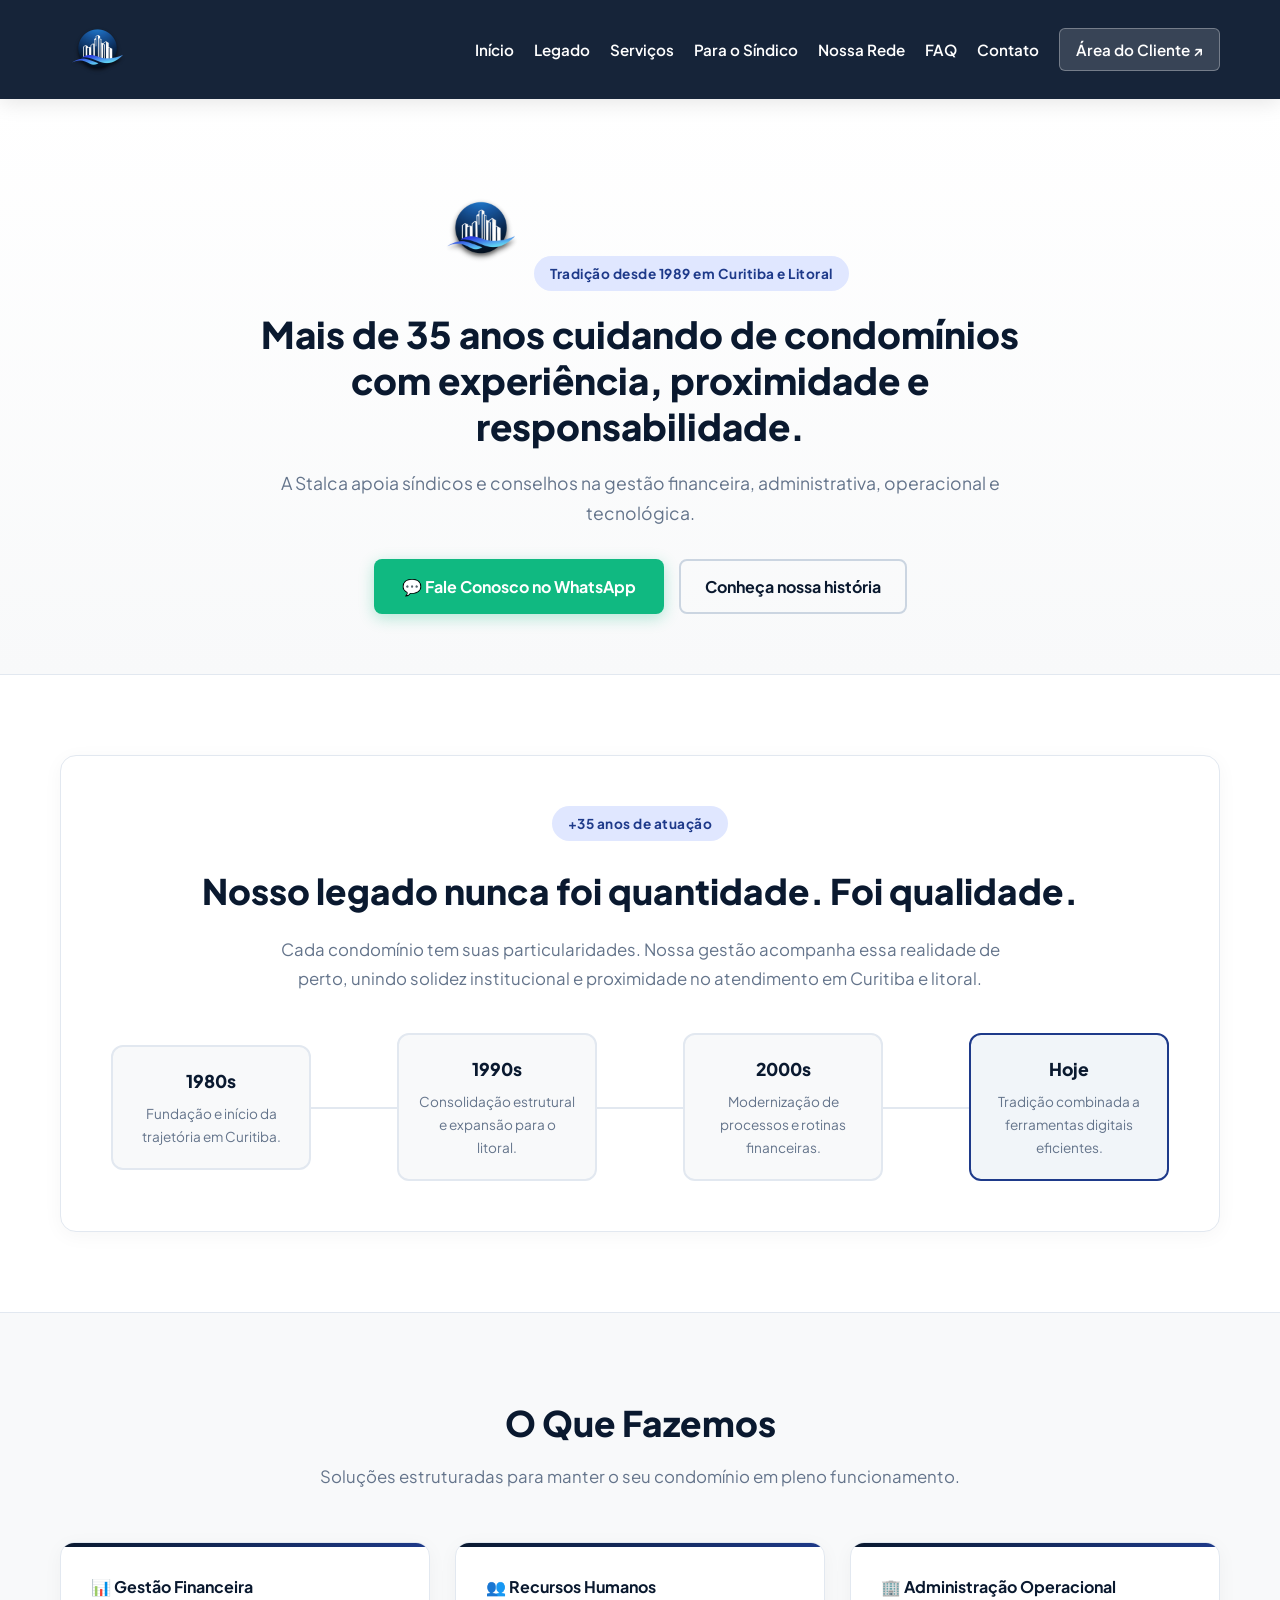
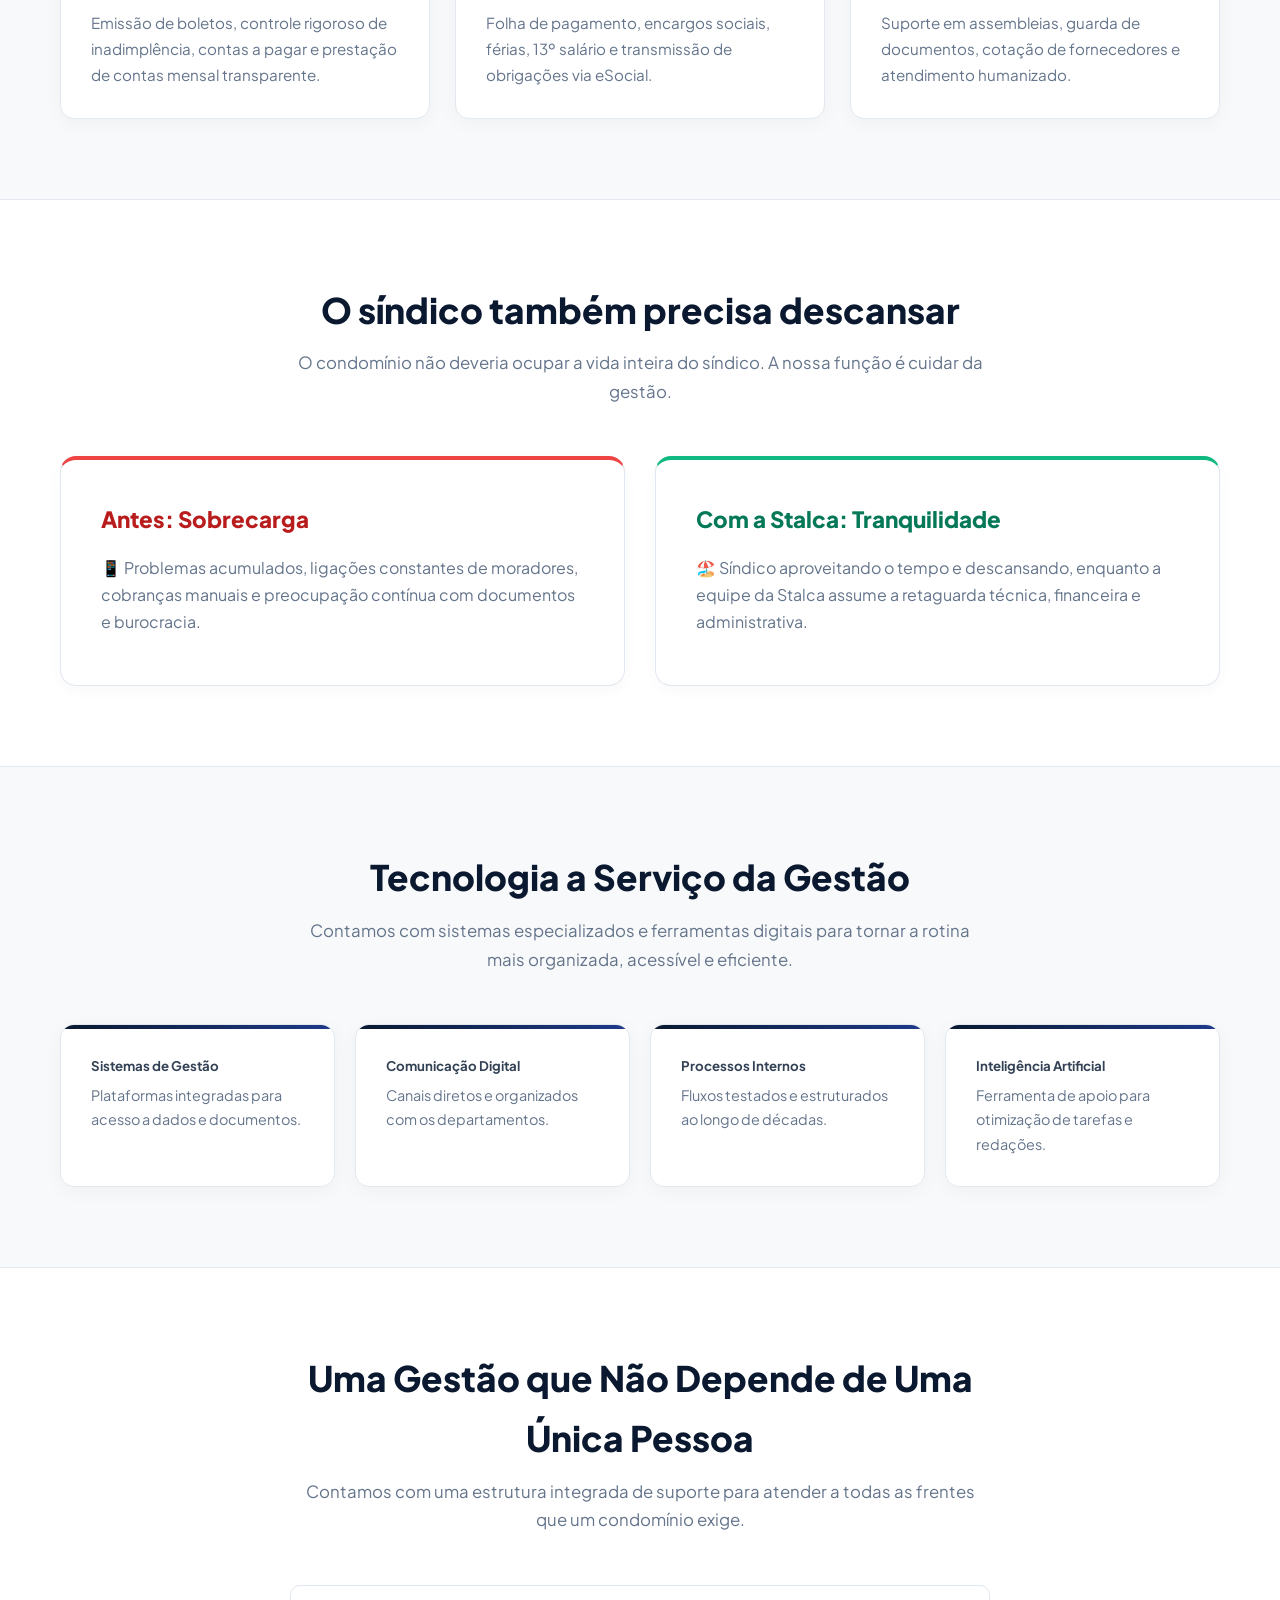
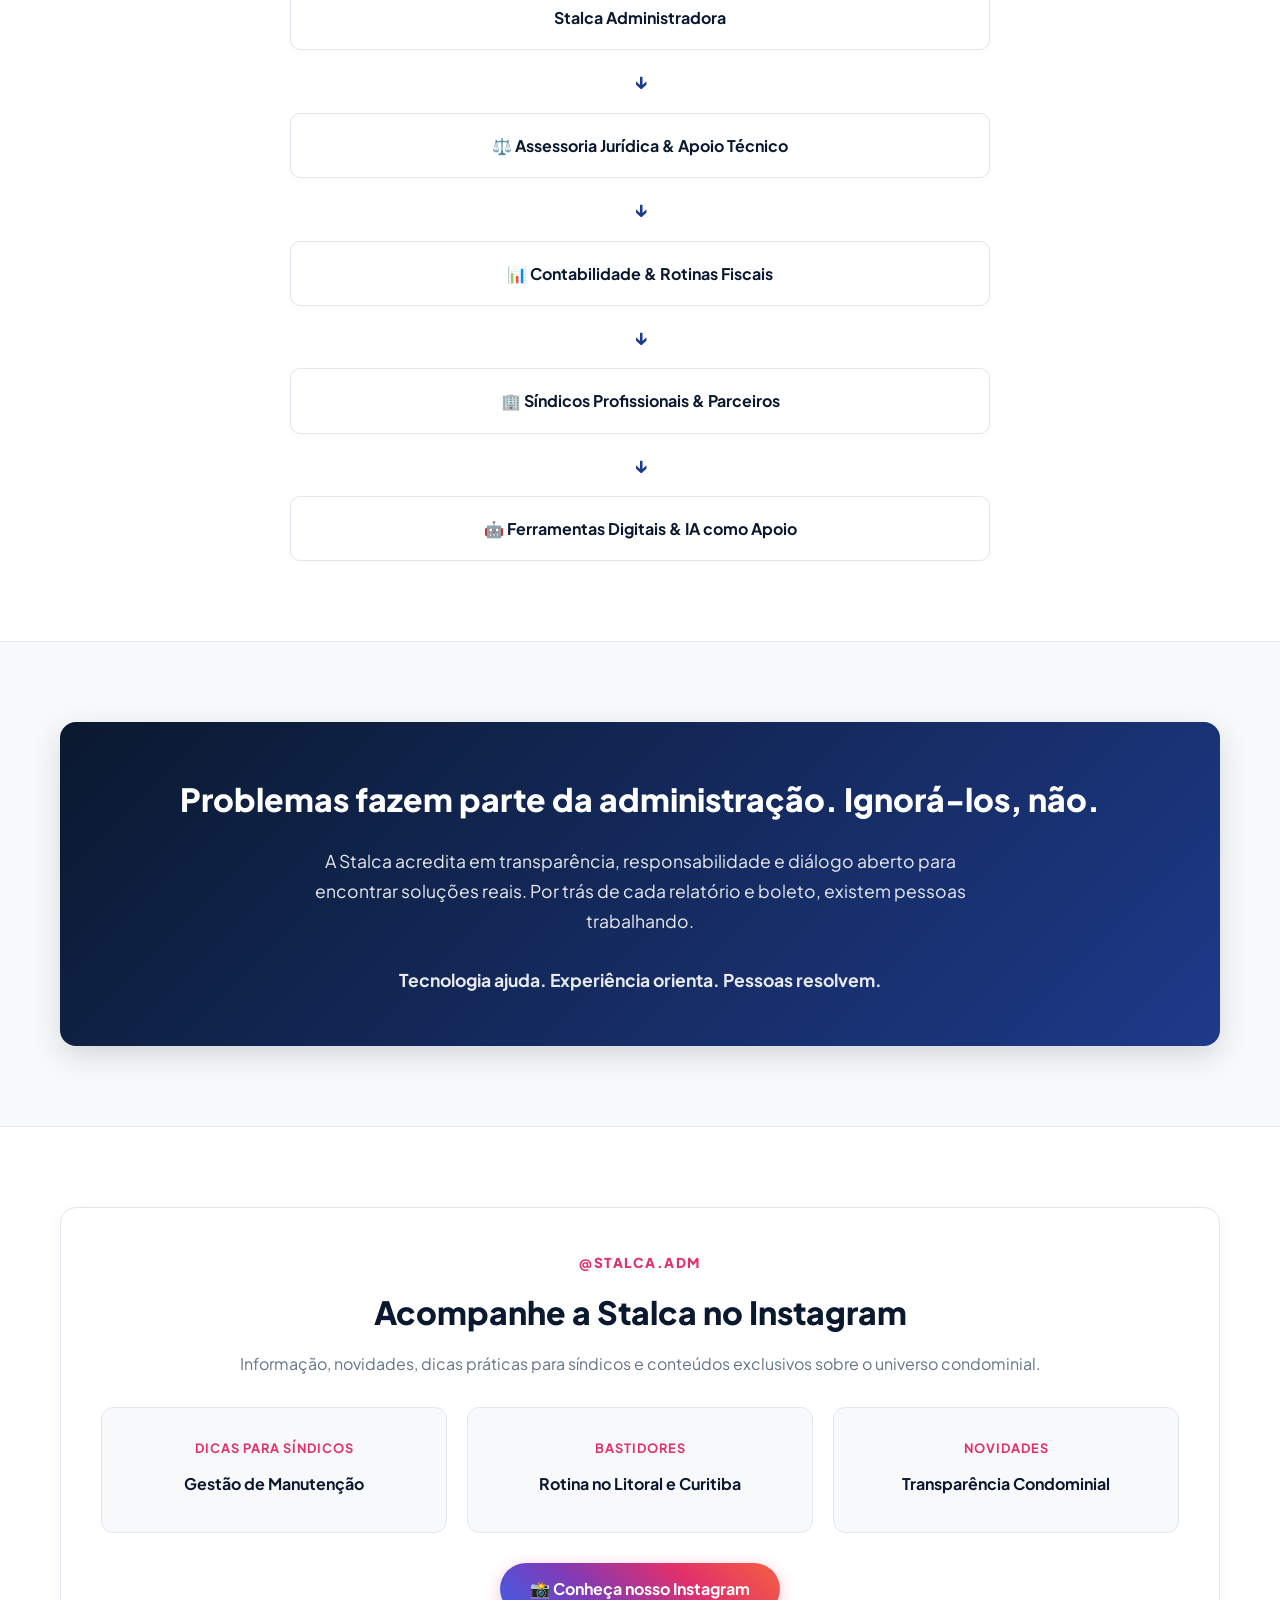
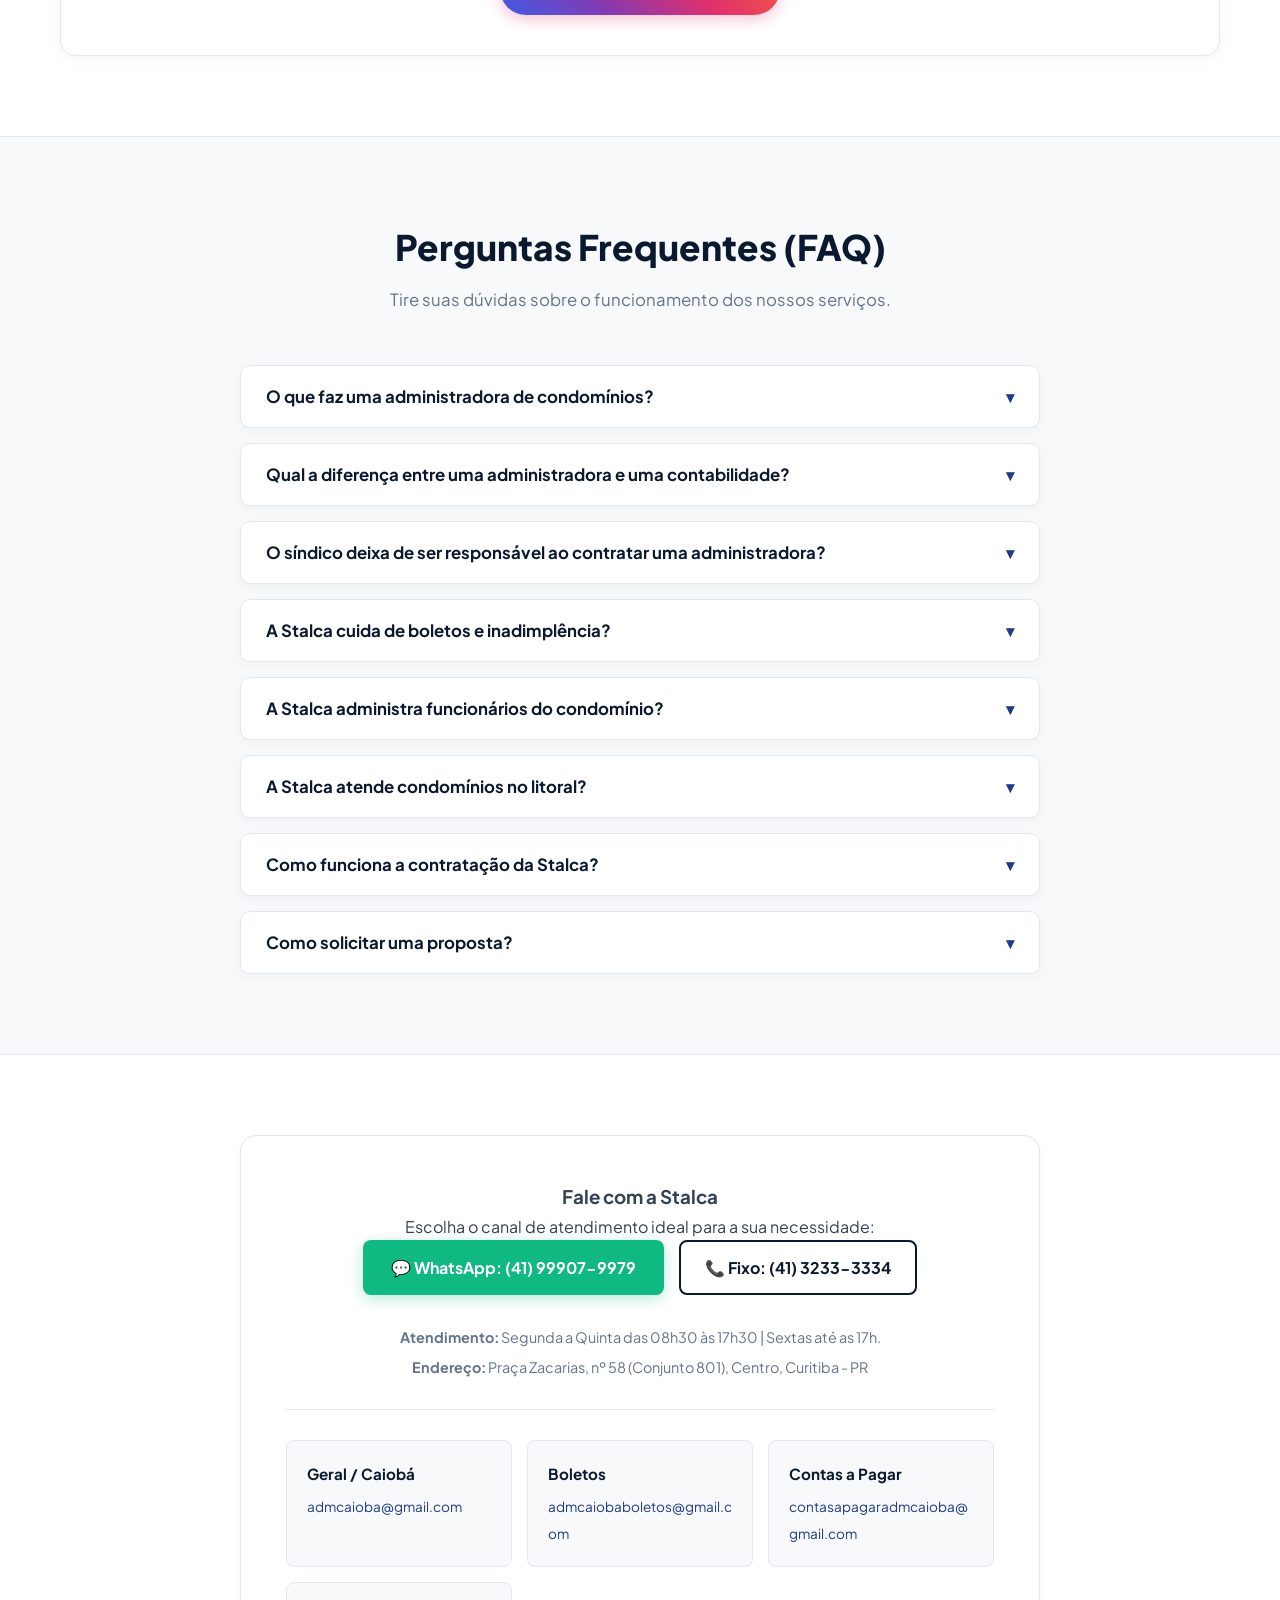
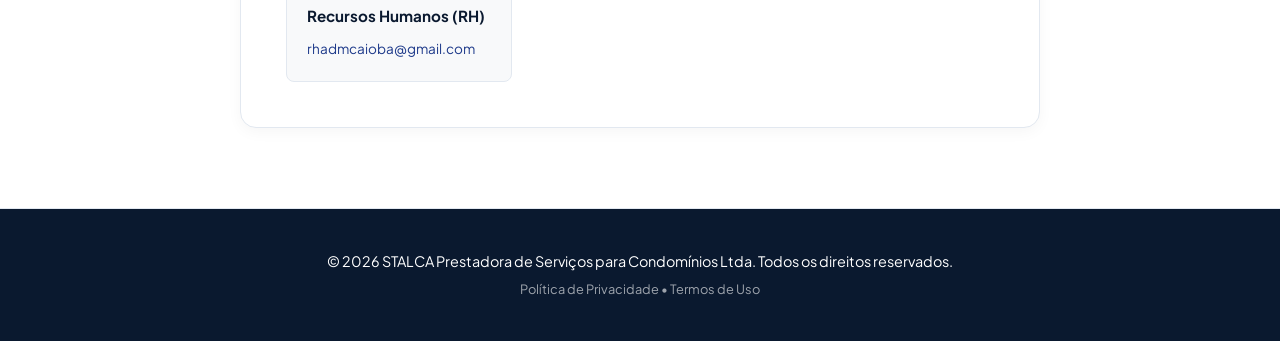
==== index.html @ 485b838f "Finalizando ajustes de logo e favicon do site" ====
<!DOCTYPE html>
<html lang="pt-BR">
<head>
    <meta charset="UTF-8">
    <meta name="viewport" content="width=device-width, initial-scale=1.0">
    <title>Stalca Administradora de Condomínios</title>
    <link rel="icon" type="image/png" href="logo-stalca.png">
    <link href="https://fonts.googleapis.com/css2?family=Plus+Jakarta+Sans:wght@400;500;600;700;800&display=swap" rel="stylesheet">
    <style>
        :root {
            --primary-blue: #0A192F;
            --accent-blue: #1E3A8A;
            --gradient-blue: linear-gradient(135deg, #0A192F 0%, #1E3A8A 100%);
            --bg-offwhite: #F8F9FA;
            --pure-white: #FFFFFF;
            --text-color: #334155;
            --border-color: #E2E8F0;
            --whatsapp-green: #10B981;
            --accent-sand: #F1F5F9;
            --neon-blue: #3B82F6;
        }

        * {
            margin: 0;
            padding: 0;
            box-sizing: border-box;
            font-family: 'Plus Jakarta Sans', sans-serif;
            scroll-behavior: smooth;
        }

        body {
            background-color: var(--bg-offwhite);
            color: var(--text-color);
            line-height: 1.7;
            overflow-x: hidden;
        }

        .container {
            max-width: 1200px;
            margin: 0 auto;
            padding: 0 20px;
        }

        /* Classes de Animação de Scroll (Fade In) */
        .reveal {
            opacity: 0;
            transform: translateY(30px);
            transition: opacity 0.8s ease, transform 0.8s ease;
        }

        .reveal.active {
            opacity: 1;
            transform: translateY(0);
        }

        /* Logo Animada Exclusiva */
        .animated-logo {
            display: inline-flex;
            flex-direction: column;
            text-decoration: none;
            position: relative;
            perspective: 1000px;
            cursor: pointer;
        }

        .logo-box {
            position: relative;
            background: linear-gradient(135deg, #0A192F, #1E3A8A);
            padding: 10px 18px;
            border-radius: 10px;
            overflow: hidden;
            border: 1px solid rgba(255, 255, 255, 0.15);
            box-shadow: 0 4px 15px rgba(0,0,0,0.2);
            transition: transform 0.3s ease, box-shadow 0.3s ease, border-color 0.3s ease;
            will-change: transform;
        }

        .animated-logo:hover .logo-box {
            transform: translateY(-3px) scale(1.02);
            box-shadow: 0 8px 25px rgba(59, 130, 246, 0.35);
            border-color: var(--neon-blue);
        }

        /* Efeito de Brilho / Pigmentação ao passar o mouse */
        .logo-box::after {
            content: '';
            position: absolute;
            top: -50%;
            left: -50%;
            width: 200%;
            height: 200%;
            background: linear-gradient(
                to right,
                rgba(255, 255, 255, 0) 0%,
                rgba(255, 255, 255, 0.25) 50%,
                rgba(255, 255, 255, 0) 100%
            );
            transform: rotate(30deg) translateX(-100%);
            transition: transform 0.7s ease-in-out;
        }

        .animated-logo:hover .logo-box::after {
            transform: rotate(30deg) translateX(100%);
        }

        .logo-box h1 {
            font-size: 1.4rem;
            font-weight: 800;
            letter-spacing: -0.5px;
            color: var(--pure-white);
            margin: 0;
            line-height: 1.1;
        }

        .logo-box span {
            font-size: 0.65rem;
            opacity: 0.8;
            text-transform: uppercase;
            letter-spacing: 2.5px;
            color: #93C5FD;
            display: block;
        }

        /* Logo Destacada Grande para o Hero */
        .hero-logo-wrapper {
            margin-bottom: 25px;
            display: inline-block;
        }

        .hero-logo-wrapper .logo-box {
            padding: 16px 32px;
            border-radius: 14px;
        }

        .hero-logo-wrapper .logo-box h1 {
            font-size: 2.5rem;
        }

        .hero-logo-wrapper .logo-box span {
            font-size: 0.8rem;
            letter-spacing: 4px;
        }

        /* Header */
        .site-header {
            background: rgba(10, 25, 47, 0.95);
            backdrop-filter: blur(10px);
            color: var(--pure-white);
            padding: 12px 0;
            position: sticky;
            top: 0;
            z-index: 1000;
            box-shadow: 0 4px 20px rgba(0,0,0,0.1);
        }

        .header-container {
            display: flex;
            justify-content: space-between;
            align-items: center;
            flex-wrap: wrap;
            gap: 15px;
        }

        .nav-menu {
            display: flex;
            align-items: center;
            gap: 20px;
            flex-wrap: wrap;
        }

        .nav-menu a {
            color: var(--pure-white);
            text-decoration: none;
            font-weight: 600;
            font-size: 0.95rem;
            transition: color 0.2s;
        }

        .nav-menu a:hover {
            color: #60A5FA;
        }

        .btn-nav-sgc {
            background: rgba(255, 255, 255, 0.15);
            border: 1px solid rgba(255, 255, 255, 0.3);
            padding: 8px 16px;
            border-radius: 6px;
            font-size: 0.9rem;
        }

        .btn-nav-sgc:hover {
            background: rgba(255, 255, 255, 0.25);
        }

        /* Hero Section */
        .hero-section {
            padding: 80px 0 60px;
            background: linear-gradient(180deg, #FFFFFF 0%, var(--bg-offwhite) 100%);
            position: relative;
            text-align: center;
        }

        .hero-content {
            max-width: 800px;
            margin: 0 auto;
        }

        .badge-pill {
            display: inline-block;
            background: #E0E7FF;
            color: var(--accent-blue);
            padding: 6px 16px;
            border-radius: 20px;
            font-size: 0.85rem;
            font-weight: 700;
            margin-bottom: 20px;
            letter-spacing: 0.5px;
        }

        .hero-content h2 {
            font-size: 2.3rem;
            color: var(--primary-blue);
            margin-bottom: 20px;
            line-height: 1.25;
            font-weight: 800;
        }

        .hero-content p {
            font-size: 1.1rem;
            margin-bottom: 30px;
            color: #64748B;
        }

        .hero-buttons {
            display: flex;
            justify-content: center;
            gap: 15px;
            flex-wrap: wrap;
        }

        .btn-primary {
            background: var(--whatsapp-green);
            color: var(--pure-white);
            padding: 14px 28px;
            border-radius: 8px;
            text-decoration: none;
            font-weight: 700;
            box-shadow: 0 4px 15px rgba(16, 185, 129, 0.3);
            transition: all 0.3s cubic-bezier(0.4, 0, 0.2, 1);
            display: inline-flex;
            align-items: center;
            gap: 8px;
        }

        .btn-primary:hover {
            transform: translateY(-3px);
            box-shadow: 0 6px 20px rgba(16, 185, 129, 0.4);
        }

        .btn-secondary {
            background: transparent;
            color: var(--primary-blue);
            border: 2px solid #CBD5E1;
            padding: 12px 24px;
            border-radius: 8px;
            text-decoration: none;
            font-weight: 700;
            transition: all 0.2s;
        }

        .btn-secondary:hover {
            border-color: var(--primary-blue);
            background: var(--accent-sand);
        }

        section {
            padding: 80px 0;
            border-bottom: 1px solid var(--border-color);
        }

        .section-header {
            text-align: center;
            max-width: 700px;
            margin: 0 auto 50px;
        }

        .section-header h3 {
            font-size: 2.2rem;
            color: var(--primary-blue);
            font-weight: 800;
            margin-bottom: 10px;
        }

        .section-header p {
            color: #64748B;
            font-size: 1.05rem;
        }

        /* Cards interativos com Tilt 3D */
        .interactive-card {
            background: var(--pure-white);
            padding: 30px;
            border-radius: 14px;
            box-shadow: 0 4px 20px rgba(0,0,0,0.04);
            border: 1px solid var(--border-color);
            position: relative;
            overflow: hidden;
            transition: transform 0.2s ease, box-shadow 0.2s ease, border-color 0.2s;
            will-change: transform;
        }

        .interactive-card::before {
            content: '';
            position: absolute;
            top: 0; left: 0; width: 100%; height: 4px;
            background: var(--gradient-blue);
        }

        .interactive-card:hover {
            border-color: var(--neon-blue);
            box-shadow: 0 12px 30px rgba(10, 25, 47, 0.08);
        }

        /* 02 - O Legado & Linha do Tempo */
        .legacy-box {
            background: var(--pure-white);
            border-radius: 16px;
            padding: 50px;
            box-shadow: 0 4px 20px rgba(0,0,0,0.04);
            border: 1px solid var(--border-color);
            text-align: center;
        }

        .timeline {
            display: flex;
            justify-content: space-between;
            align-items: center;
            margin-top: 40px;
            position: relative;
            flex-wrap: wrap;
            gap: 20px;
        }

        .timeline::before {
            content: '';
            position: absolute;
            top: 50%; left: 10%; right: 10%;
            height: 2px;
            background: var(--border-color);
            z-index: 1;
        }

        .timeline-item {
            background: var(--bg-offwhite);
            border: 2px solid var(--border-color);
            padding: 20px;
            border-radius: 12px;
            position: relative;
            z-index: 2;
            width: 200px;
            text-align: center;
            transition: transform 0.3s, border-color 0.3s;
        }

        .timeline-item:hover {
            border-color: var(--accent-blue);
            transform: translateY(-5px);
        }

        .timeline-item h5 {
            color: var(--primary-blue);
            font-size: 1.1rem;
            font-weight: 800;
            margin-bottom: 5px;
        }

        .timeline-item p {
            font-size: 0.85rem;
            color: #64748B;
        }

        /* 04 - O Síndico & Litoral */
        .split-banner {
            display: grid;
            grid-template-columns: repeat(auto-fit, minmax(300px, 1fr));
            gap: 30px;
            margin-top: 30px;
        }

        .split-card {
            background: var(--pure-white);
            padding: 40px;
            border-radius: 16px;
            border: 1px solid var(--border-color);
            box-shadow: 0 4px 15px rgba(0,0,0,0.03);
        }

        .split-card h4 {
            color: var(--primary-blue);
            font-size: 1.4rem;
            font-weight: 800;
            margin-bottom: 15px;
        }

        /* 06 - Nossa Rede de Profissionais */
        .network-flow {
            display: flex;
            flex-direction: column;
            gap: 15px;
            max-width: 700px;
            margin: 30px auto 0;
            text-align: center;
        }

        .network-node {
            background: var(--pure-white);
            padding: 18px 25px;
            border-radius: 10px;
            border: 1px solid var(--border-color);
            font-weight: 700;
            color: var(--primary-blue);
            box-shadow: 0 2px 10px rgba(0,0,0,0.02);
        }

        .network-arrow {
            color: var(--accent-blue);
            font-size: 1.2rem;
            font-weight: 800;
        }

        /* 07 & 10 - Transparência e Humanidade / Erros e Diálogo */
        .human-box {
            background: var(--gradient-blue);
            color: var(--pure-white);
            border-radius: 16px;
            padding: 50px;
            text-align: center;
            box-shadow: 0 10px 30px rgba(10,25,47,0.15);
        }

        .human-box h3 {
            font-size: 2rem;
            font-weight: 800;
            margin-bottom: 20px;
        }

        .human-box p {
            max-width: 700px;
            margin: 0 auto;
            font-size: 1.1rem;
            opacity: 0.9;
        }

        /* 09 - Instagram Seção Dedicada */
        .insta-section-box {
            background: var(--pure-white);
            border-radius: 16px;
            padding: 40px;
            border: 1px solid var(--border-color);
            box-shadow: 0 4px 15px rgba(0,0,0,0.04);
            text-align: center;
        }

        .insta-grid {
            display: grid;
            grid-template-columns: repeat(auto-fit, minmax(220px, 1fr));
            gap: 20px;
            margin: 30px 0;
        }

        .insta-post-card {
            background: var(--bg-offwhite);
            border: 1px solid var(--border-color);
            border-radius: 12px;
            padding: 25px 20px;
            text-align: center;
            transition: transform 0.3s ease, box-shadow 0.3s ease, border-color 0.3s;
            position: relative;
        }

        .insta-post-card:hover {
            transform: translateY(-6px);
            box-shadow: 0 10px 25px rgba(0,0,0,0.08);
            border-color: #E1306C;
        }

        .insta-post-card span {
            font-size: 0.8rem;
            color: #E1306C;
            font-weight: 700;
            text-transform: uppercase;
            letter-spacing: 1px;
        }

        .insta-post-card h5 {
            color: var(--primary-blue);
            font-size: 1rem;
            font-weight: 700;
            margin: 10px 0;
        }

        .btn-insta {
            background: linear-gradient(45deg, #405DE6, #833AB4, #E1306C, #F56040);
            color: white;
            padding: 12px 30px;
            border-radius: 30px;
            text-decoration: none;
            font-weight: 700;
            display: inline-flex;
            align-items: center;
            gap: 8px;
            box-shadow: 0 4px 15px rgba(225, 48, 108, 0.3);
            transition: opacity 0.2s;
        }

        .btn-insta:hover {
            opacity: 0.9;
        }

        /* Accordion FAQ */
        .faq-container {
            max-width: 800px;
            margin: 0 auto;
            display: flex;
            flex-direction: column;
            gap: 15px;
        }

        .accordion-item {
            background: var(--pure-white);
            border-radius: 10px;
            box-shadow: 0 4px 12px rgba(0,0,0,0.03);
            border: 1px solid var(--border-color);
            overflow: hidden;
            transition: border-color 0.2s;
        }

        .accordion-header {
            width: 100%;
            background: none;
            border: none;
            padding: 20px 25px;
            text-align: left;
            font-size: 1.05rem;
            font-weight: 700;
            color: var(--primary-blue);
            cursor: pointer;
            display: flex;
            justify-content: space-between;
            align-items: center;
            gap: 15px;
        }

        .accordion-icon {
            font-size: 1rem;
            transition: transform 0.3s ease;
            color: var(--accent-blue);
            flex-shrink: 0;
        }

        .accordion-content {
            max-height: 0;
            overflow: hidden;
            transition: max-height 0.35s ease-in-out, padding 0.35s ease-in-out;
            padding: 0 25px;
            color: #64748B;
            font-size: 0.95rem;
        }

        .accordion-item.active .accordion-content {
            max-height: 300px;
            padding: 0 25px 20px 25px;
        }

        .accordion-item.active .accordion-icon {
            transform: rotate(180deg);
        }

        /* Rodapé e Contato */
        .contact-content {
            background: var(--pure-white);
            padding: 45px;
            border-radius: 16px;
            box-shadow: 0 4px 15px rgba(0,0,0,0.04);
            border: 1px solid var(--border-color);
            text-align: center;
            max-width: 800px;
            margin: 0 auto;
        }

        .departments-grid {
            display: grid;
            grid-template-columns: repeat(auto-fit, minmax(220px, 1fr));
            gap: 15px;
            text-align: left;
            margin-top: 30px;
            border-top: 1px solid var(--border-color);
            padding-top: 30px;
        }

        .dept-card {
            background: var(--bg-offwhite);
            padding: 20px;
            border-radius: 8px;
            border: 1px solid var(--border-color);
        }

        .dept-card h5 {
            color: var(--primary-blue);
            font-size: 0.95rem;
            margin-bottom: 5px;
            font-weight: 700;
        }

        .dept-card a {
            color: var(--accent-blue);
            text-decoration: none;
            font-size: 0.85rem;
            word-break: break-all;
        }

        .site-footer {
            background: var(--primary-blue);
            color: var(--pure-white);
            text-align: center;
            padding: 40px 0;
            font-size: 0.9rem;
        }

        /* ==========================================================
           OTIMIZAÇÃO MOBILE ESPECÍFICA (Exclusiva para telas menores)
           ========================================================== */
        @media (max-width: 768px) {
            section {
                padding: 45px 0;
            }

            .hero-section {
                padding: 40px 0 30px;
            }

            .section-header {
                margin-bottom: 30px;
            }

            .section-header h3 {
                font-size: 1.7rem;
            }

            .section-header p {
                font-size: 0.95rem;
            }

            .hero-content h2 {
                font-size: 1.8rem;
            }

            .hero-content p {
                font-size: 0.95rem;
                margin-bottom: 20px;
            }

            .hero-logo-wrapper .logo-box {
                padding: 12px 20px;
            }

            .hero-logo-wrapper .logo-box h1 {
                font-size: 1.8rem;
            }

            .hero-logo-wrapper .logo-box span {
                font-size: 0.65rem;
                letter-spacing: 2px;
            }

            .interactive-card,
            .split-card,
            .insta-post-card,
            .legacy-box,
            .human-box,
            .insta-section-box,
            .contact-content {
                padding: 20px 18px !important;
                border-radius: 10px;
            }

            div[style*="grid-template-columns"] {
                gap: 12px !important;
            }

            .split-banner {
                gap: 15px !important;
                margin-top: 15px;
            }

            .insta-grid {
                gap: 12px !important;
                margin: 20px 0;
            }

            .interactive-card h4, 
            .interactive-card h5 {
                font-size: 1.05rem !important;
                margin-bottom: 6px !important;
            }

            .interactive-card p,
            .split-card p,
            .insta-post-card h5 {
                font-size: 0.88rem !important;
                line-height: 1.4 !important;
            }

            .split-card h4 {
                font-size: 1.15rem !important;
                margin-bottom: 8px !important;
            }

            .timeline {
                flex-direction: column;
                gap: 10px;
                margin-top: 25px;
            }

            .timeline::before {
                display: none;
            }

            .timeline-item {
                width: 100% !important;
                padding: 14px;
            }

            .network-flow {
                gap: 8px;
                margin-top: 20px;
            }

            .network-node {
                padding: 12px 15px;
                font-size: 0.9rem;
            }

            .network-arrow {
                font-size: 1rem;
            }

            .btn-primary, .btn-secondary, .btn-insta {
                padding: 12px 20px;
                font-size: 0.9rem;
                width: 100%;
                justify-content: center;
            }

            .hero-buttons {
                flex-direction: column;
                gap: 10px;
            }

            .accordion-header {
                padding: 15px 18px;
                font-size: 0.95rem;
            }

            .accordion-item.active .accordion-content {
                padding: 0 18px 15px 18px;
                font-size: 0.9rem;
            }

            .departments-grid {
                grid-template-columns: 1fr !important;
                gap: 10px;
                margin-top: 20px;
                padding-top: 20px;
            }
        }
    </style>
</head>
<body>

    <!-- Header com Logo Animada -->
    <header class="site-header">
        <div class="container header-container">
            <a href="#inicio" class="animated-logo interactive-card-logo">
    <img src="logo-stalca.png" alt="Logo Stalca" style="max-height: 75px; width: auto;">
</a>
            <nav class="nav-menu">
                <a href="#inicio">Início</a>
                <a href="#legado">Legado</a>
                <a href="#servicos">Serviços</a>
                <a href="#sindico">Para o Síndico</a>
                <a href="#rede">Nossa Rede</a>
                <a href="#faq">FAQ</a>
                <a href="#contato">Contato</a>
                <a href="https://www.sgconline.com.br/" target="_blank" class="btn-nav-sgc">Área do Cliente ↗</a>
            </nav>
        </div>
    </header>

    <!-- 01 — HERO (Com Logo Gigante Animada e Destaque Visual) -->
    <section id="inicio" class="hero-section">
        <div class="container">
            <div class="hero-content reveal">
                
                <!-- Logo Destaque no Início -->
                <div class="hero-logo-wrapper animated-logo interactive-card-logo">
    <img src="logo-stalca.png" alt="Logo Stalca" style="max-height: 100px; width: auto;">
</div>

                <span class="badge-pill">Tradição desde 1989 em Curitiba e Litoral</span>
                <h2>Mais de 35 anos cuidando de condomínios com experiência, proximidade e responsabilidade.</h2>
                <p>A Stalca apoia síndicos e conselhos na gestão financeira, administrativa, operacional e tecnológica.</p>
                
                <div class="hero-buttons">
                    <a href="https://wa.me/5541999079979" target="_blank" class="btn-primary">
                        💬 Fale Conosco no WhatsApp
                    </a>
                    <a href="#legado" class="btn-secondary">Conheça nossa história</a>
                </div>
            </div>
        </div>
    </section>

    <!-- 02 — O LEGADO -->
    <section id="legado" style="background: #FFFFFF;">
        <div class="container">
            <div class="legacy-box reveal">
                <span class="badge-pill">+35 anos de atuação</span>
                <h3 style="font-size: 2.2rem; color: var(--primary-blue); font-weight: 800; margin-bottom: 15px;">Nosso legado nunca foi quantidade. Foi qualidade.</h3>
                <p style="color: #64748B; max-width: 750px; margin: 0 auto; font-size: 1.05rem;">Cada condomínio tem suas particularidades. Nossa gestão acompanha essa realidade de perto, unindo solidez institucional e proximidade no atendimento em Curitiba e litoral.</p>
                
                <div class="timeline">
                    <div class="timeline-item">
                        <h5>1980s</h5>
                        <p>Fundação e início da trajetória em Curitiba.</p>
                    </div>
                    <div class="timeline-item">
                        <h5>1990s</h5>
                        <p>Consolidação estrutural e expansão para o litoral.</p>
                    </div>
                    <div class="timeline-item">
                        <h5>2000s</h5>
                        <p>Modernização de processos e rotinas financeiras.</p>
                    </div>
                    <div class="timeline-item" style="border-color: var(--accent-blue); background: var(--accent-sand);">
                        <h5>Hoje</h5>
                        <p>Tradição combinada a ferramentas digitais eficientes.</p>
                    </div>
                </div>
            </div>
        </div>
    </section>

    <!-- 03 — O QUE FAZEMOS -->
    <section id="servicos" style="background: var(--bg-offwhite);">
        <div class="container">
            <div class="section-header reveal">
                <h3>O Que Fazemos</h3>
                <p>Soluções estruturadas para manter o seu condomínio em pleno funcionamento.</p>
            </div>

            <div style="display: grid; grid-template-columns: repeat(auto-fit, minmax(280px, 1fr)); gap: 25px;">
                <div class="interactive-card reveal">
                    <h4 style="color: var(--primary-blue); margin-bottom: 10px; font-weight: 700;">📊 Gestão Financeira</h4>
                    <p style="color: #64748B; font-size: 0.95rem;">Emissão de boletos, controle rigoroso de inadimplência, contas a pagar e prestação de contas mensal transparente.</p>
                </div>
                <div class="interactive-card reveal">
                    <h4 style="color: var(--primary-blue); margin-bottom: 10px; font-weight: 700;">👥 Recursos Humanos</h4>
                    <p style="color: #64748B; font-size: 0.95rem;">Folha de pagamento, encargos sociais, férias, 13º salário e transmissão de obrigações via eSocial.</p>
                </div>
                <div class="interactive-card reveal">
                    <h4 style="color: var(--primary-blue); margin-bottom: 10px; font-weight: 700;">🏢 Administração Operacional</h4>
                    <p style="color: #64748B; font-size: 0.95rem;">Suporte em assembleias, guarda de documentos, cotação de fornecedores e atendimento humanizado.</p>
                </div>
            </div>
        </div>
    </section>

    <!-- 04 — PARA O SÍNDICO & LITORAL -->
    <section id="sindico" style="background: #FFFFFF;">
        <div class="container">
            <div class="section-header reveal">
                <h3>O síndico também precisa descansar</h3>
                <p>O condomínio não deveria ocupar a vida inteira do síndico. A nossa função é cuidar da gestão.</p>
            </div>

            <div class="split-banner reveal">
                <div class="split-card" style="border-top: 4px solid #EF4444;">
                    <h4 style="color: #B91C1C;">Antes: Sobrecarga</h4>
                    <p style="color: #64748B; margin-bottom: 10px;">📱 Problemas acumulados, ligações constantes de moradores, cobranças manuais e preocupação contínua com documentos e burocracia.</p>
                </div>
                <div class="split-card" style="border-top: 4px solid var(--whatsapp-green);">
                    <h4 style="color: #047857;">Com a Stalca: Tranquilidade</h4>
                    <p style="color: #64748B; margin-bottom: 10px;">🏖️ Síndico aproveitando o tempo e descansando, enquanto a equipe da Stalca assume a retaguarda técnica, financeira e administrativa.</p>
                </div>
            </div>
        </div>
    </section>

    <!-- 05 — TECNOLOGIA SEM EXAGERO -->
    <section style="background: var(--bg-offwhite);">
        <div class="container">
            <div class="section-header reveal">
                <h3>Tecnologia a Serviço da Gestão</h3>
                <p>Contamos com sistemas especializados e ferramentas digitais para tornar a rotina mais organizada, acessível e eficiente.</p>
            </div>

            <div style="display: grid; grid-template-columns: repeat(auto-fit, minmax(220px, 1fr)); gap: 20px;" class="reveal">
                <div class="interactive-card">
                    <h5>Sistemas de Gestão</h5>
                    <p style="font-size: 0.9rem; color: #64748B; margin-top: 5px;">Plataformas integradas para acesso a dados e documentos.</p>
                </div>
                <div class="interactive-card">
                    <h5>Comunicação Digital</h5>
                    <p style="font-size: 0.9rem; color: #64748B; margin-top: 5px;">Canais diretos e organizados com os departamentos.</p>
                </div>
                <div class="interactive-card">
                    <h5>Processos Internos</h5>
                    <p style="font-size: 0.9rem; color: #64748B; margin-top: 5px;">Fluxos testados e estruturados ao longo de décadas.</p>
                </div>
                <div class="interactive-card">
                    <h5>Inteligência Artificial</h5>
                    <p style="font-size: 0.9rem; color: #64748B; margin-top: 5px;">Ferramenta de apoio para otimização de tarefas e redações.</p>
                </div>
            </div>
        </div>
    </section>

    <!-- 06 — NOSSA REDE DE PROFISSIONAIS -->
    <section id="rede" style="background: #FFFFFF;">
        <div class="container">
            <div class="section-header reveal">
                <h3>Uma Gestão que Não Depende de Uma Única Pessoa</h3>
                <p>Contamos com uma estrutura integrada de suporte para atender a todas as frentes que um condomínio exige.</p>
            </div>

            <div class="network-flow reveal">
                <div class="network-node">Stalca Administradora</div>
                <div class="network-arrow">↓</div>
                <div class="network-node">⚖️ Assessoria Jurídica & Apoio Técnico</div>
                <div class="network-arrow">↓</div>
                <div class="network-node">📊 Contabilidade & Rotinas Fiscais</div>
                <div class="network-arrow">↓</div>
                <div class="network-node">🏢 Síndicos Profissionais & Parceiros</div>
                <div class="network-arrow">↓</div>
                <div class="network-node">🤖 Ferramentas Digitais & IA como Apoio</div>
            </div>
        </div>
    </section>

    <!-- 07 & 10 — TRANSPARÊNCIA E HUMANIDADE -->
    <section style="background: var(--bg-offwhite);">
        <div class="container">
            <div class="human-box reveal">
                <h3>Problemas fazem parte da administração. Ignorá-los, não.</h3>
                <p>A Stalca acredita em transparência, responsabilidade e diálogo aberto para encontrar soluções reais. Por trás de cada relatório e boleto, existem pessoas trabalhando. <br><br><strong>Tecnologia ajuda. Experiência orienta. Pessoas resolvem.</strong></p>
            </div>
        </div>
    </section>

    <!-- 09 — INSTAGRAM DA STALCA -->
    <section style="background: #FFFFFF;">
        <div class="container">
            <div class="insta-section-box reveal">
                <span style="font-size: 0.85rem; color: #E1306C; font-weight: 800; text-transform: uppercase; letter-spacing: 1.5px;">@stalca.adm</span>
                <h3 style="color: var(--primary-blue); font-size: 2rem; font-weight: 800; margin: 10px 0;">Acompanhe a Stalca no Instagram</h3>
                <p style="color: #64748B; margin-bottom: 25px;">Informação, novidades, dicas práticas para síndicos e conteúdos exclusivos sobre o universo condominial.</p>

                <div class="insta-grid">
                    <div class="insta-post-card">
                        <span>Dicas para Síndicos</span>
                        <h5>Gestão de Manutenção</h5>
                    </div>
                    <div class="insta-post-card">
                        <span>Bastidores</span>
                        <h5>Rotina no Litoral e Curitiba</h5>
                    </div>
                    <div class="insta-post-card">
                        <span>Novidades</span>
                        <h5>Transparência Condominial</h5>
                    </div>
                </div>

                <a href="https://www.instagram.com/stalca.adm" target="_blank" class="btn-insta">
                    📸 Conheça nosso Instagram
                </a>
            </div>
        </div>
    </section>

    <!-- FAQ INTERATIVO -->
    <section id="faq" style="background: var(--bg-offwhite);">
        <div class="container">
            <div class="section-header reveal">
                <h3>Perguntas Frequentes (FAQ)</h3>
                <p>Tire suas dúvidas sobre o funcionamento dos nossos serviços.</p>
            </div>

            <div class="faq-container reveal">
                <div class="accordion-item">
                    <button class="accordion-header">
                        O que faz uma administradora de condomínios?
                        <span class="accordion-icon">▾</span>
                    </button>
                    <div class="accordion-content">
                        <p>A administradora auxilia o síndico na execução das rotinas financeiras, administrativas, de recursos humanos e operacionais, assegurando a organização e a transparência na gestão.</p>
                    </div>
                </div>

                <div class="accordion-item">
                    <button class="accordion-header">
                        Qual a diferença entre uma administradora e uma contabilidade?
                        <span class="accordion-icon">▾</span>
                    </button>
                    <div class="accordion-content">
                        <p>A contabilidade cuida das obrigações fiscais e registros contábeis. A administradora gerencia o cotidiano completo do condomínio, incluindo boletos, inadimplência, folha de pagamento e suporte a assembleias.</p>
                    </div>
                </div>

                <div class="accordion-item">
                    <button class="accordion-header">
                        O síndico deixa de ser responsável ao contratar uma administradora?
                        <span class="accordion-icon">▾</span>
                    </button>
                    <div class="accordion-content">
                        <p>Não. O síndico continua sendo o representante legal. A administradora atua como uma parceira estratégica que oferece todo o suporte necessário para facilitar sua gestão.</p>
                    </div>
                </div>

                <div class="accordion-item">
                    <button class="accordion-header">
                        A Stalca cuida de boletos e inadimplência?
                        <span class="accordion-icon">▾</span>
                    </button>
                    <div class="accordion-content">
                        <p>Sim, realizamos a emissão de boletos, gestão de recebimentos e acompanhamento rigoroso do controle de inadimplência.</p>
                    </div>
                </div>

                <div class="accordion-item">
                    <button class="accordion-header">
                        A Stalca administra funcionários do condomínio?
                        <span class="accordion-icon">▾</span>
                    </button>
                    <div class="accordion-content">
                        <p>Sim, cuidamos da folha de pagamento, férias, 13º salário, admissões, rescisões e envio de dados ao eSocial.</p>
                    </div>
                </div>

                <div class="accordion-item">
                    <button class="accordion-header">
                        A Stalca atende condomínios no litoral?
                        <span class="accordion-icon">▾</span>
                    </button>
                    <div class="accordion-content">
                        <p>Sim, possuímos estrutura planejada para atender com excelência condomínios localizados em Curitiba e no litoral paranaense.</p>
                    </div>
                </div>

                <div class="accordion-item">
                    <button class="accordion-header">
                        Como funciona a contratação da Stalca?
                        <span class="accordion-icon">▾</span>
                    </button>
                    <div class="accordion-content">
                        <p>Inicia-se com o levantamento das necessidades do condomínio para apresentação de uma proposta sob medida.</p>
                    </div>
                </div>

                <div class="accordion-item">
                    <button class="accordion-header">
                        Como solicitar uma proposta?
                        <span class="accordion-icon">▾</span>
                    </button>
                    <div class="accordion-content">
                        <p>Você pode solicitar uma proposta personalizada entrando em contato diretamente pelo WhatsApp (41) 99907-9979 ou por e-mail.</p>
                    </div>
                </div>
            </div>
        </div>
    </section>

    <!-- FALE CONOSCO & CONTATO -->
    <section id="contato" style="background: #FFFFFF;">
        <div class="container">
            <div class="contact-content reveal">
                <h3>Fale com a Stalca</h3>
                <p>Escolha o canal de atendimento ideal para a sua necessidade:</p>
                
                <div style="display: flex; justify-content: center; gap: 15px; flex-wrap: wrap; margin-bottom: 30px;">
                    <a href="https://wa.me/5541999079979" target="_blank" class="btn-primary">
                        💬 WhatsApp: (41) 99907-9979
                    </a>
                    <a href="tel:4132333334" class="btn-secondary" style="border-color: var(--primary-blue); color: var(--primary-blue);">
                        📞 Fixo: (41) 3233-3334
                    </a>
                </div>

                <div style="font-size: 0.9rem; color: #64748B; margin-bottom: 5px;">
                    <strong>Atendimento:</strong> Segunda a Quinta das 08h30 às 17h30 | Sextas até as 17h.
                </div>
                <div style="font-size: 0.9rem; color: #64748B; margin-bottom: 5px;">
                    <strong>Endereço:</strong> Praça Zacarias, nº 58 (Conjunto 801), Centro, Curitiba - PR
                </div>

                <!-- Departamentos -->
                <div class="departments-grid">
                    <div class="dept-card">
                        <h5>Geral / Caiobá</h5>
                        <a href="mailto:admcaioba@gmail.com">admcaioba@gmail.com</a>
                    </div>
                    <div class="dept-card">
                        <h5>Boletos</h5>
                        <a href="mailto:admcaiobaboletos@gmail.com">admcaiobaboletos@gmail.com</a>
                    </div>
                    <div class="dept-card">
                        <h5>Contas a Pagar</h5>
                        <a href="mailto:contasapagaradmcaioba@gmail.com">contasapagaradmcaioba@gmail.com</a>
                    </div>
                    <div class="dept-card">
                        <h5>Recursos Humanos (RH)</h5>
                        <a href="mailto:rhadmcaioba@gmail.com">rhadmcaioba@gmail.com</a>
                    </div>
                </div>
            </div>
        </div>
    </section>

    <!-- Footer -->
    <footer class="site-footer">
        <div class="container">
            <p>&copy; 2026 STALCA Prestadora de Serviços para Condomínios Ltda. Todos os direitos reservados.</p>
            <p style="font-size: 0.8rem; opacity: 0.6; margin-top: 5px;">Política de Privacidade • Termos de Uso</p>
        </div>
    </footer>

    <!-- Script de Animação e Interatividade -->
    <script>
        document.querySelectorAll('.accordion-header').forEach(button => {
            button.addEventListener('click', () => {
                const currentItem = button.parentElement;
                document.querySelectorAll('.accordion-item').forEach(item => {
                    if (item !== currentItem) item.classList.remove('active');
                });
                currentItem.classList.toggle('active');
            });
        });

        const observer = new IntersectionObserver((entries) => {
            entries.forEach(entry => {
                if (entry.isIntersecting) {
                    entry.target.classList.add('active');
                }
            });
        }, { threshold: 0.1 });

        document.querySelectorAll('.reveal').forEach(el => observer.observe(el));

        // Efeito Tilt 3D e Brilho Dinâmico na Logo Animada
        document.querySelectorAll('.interactive-card-logo').forEach(logo => {
            logo.addEventListener('mousemove', (e) => {
                const rect = logo.getBoundingClientRect();
                const x = e.clientX - rect.left - rect.width / 2;
                const y = e.clientY - rect.top - rect.height / 2;
                logo.style.transform = `perspective(1000px) rotateX(${-y / 10}deg) rotateY(${x / 10}deg)`;
            });
            logo.addEventListener('mouseleave', () => {
                logo.style.transform = 'perspective(1000px) rotateX(0deg) rotateY(0deg)';
            });
        });

        // Efeito Tilt 3D nos Cards Interativos
        document.querySelectorAll('.interactive-card').forEach(card => {
            card.addEventListener('mousemove', (e) => {
                const rect = card.getBoundingClientRect();
                const x = e.clientX - rect.left - rect.width / 2;
                const y = e.clientY - rect.top - rect.height / 2;
                card.style.transform = `perspective(1000px) rotateX(${-y / 25}deg) rotateY(${x / 25}deg) translateY(-4px)`;
            });
            card.addEventListener('mouseleave', () => {
                card.style.transform = 'perspective(1000px) rotateX(0deg) rotateY(0deg) translateY(0px)';
            });
        });
    </script>
</body>
</html>
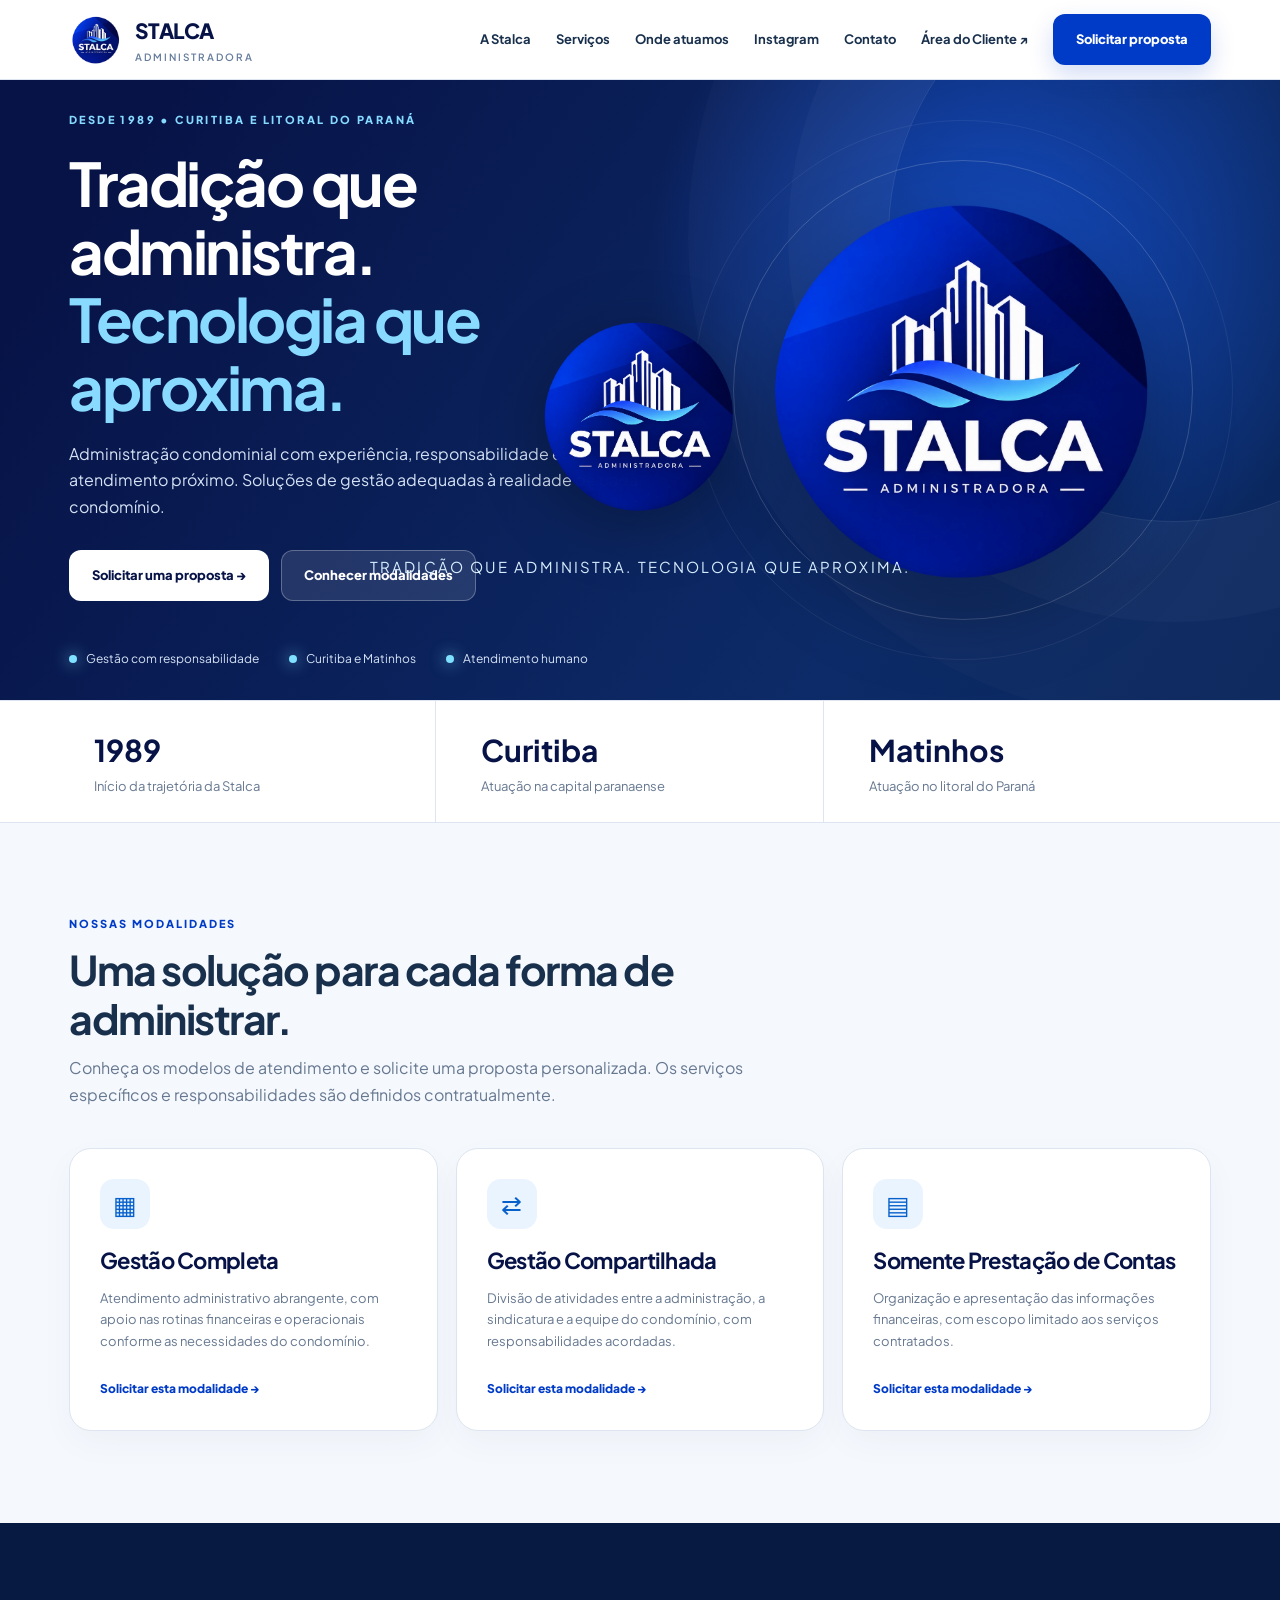
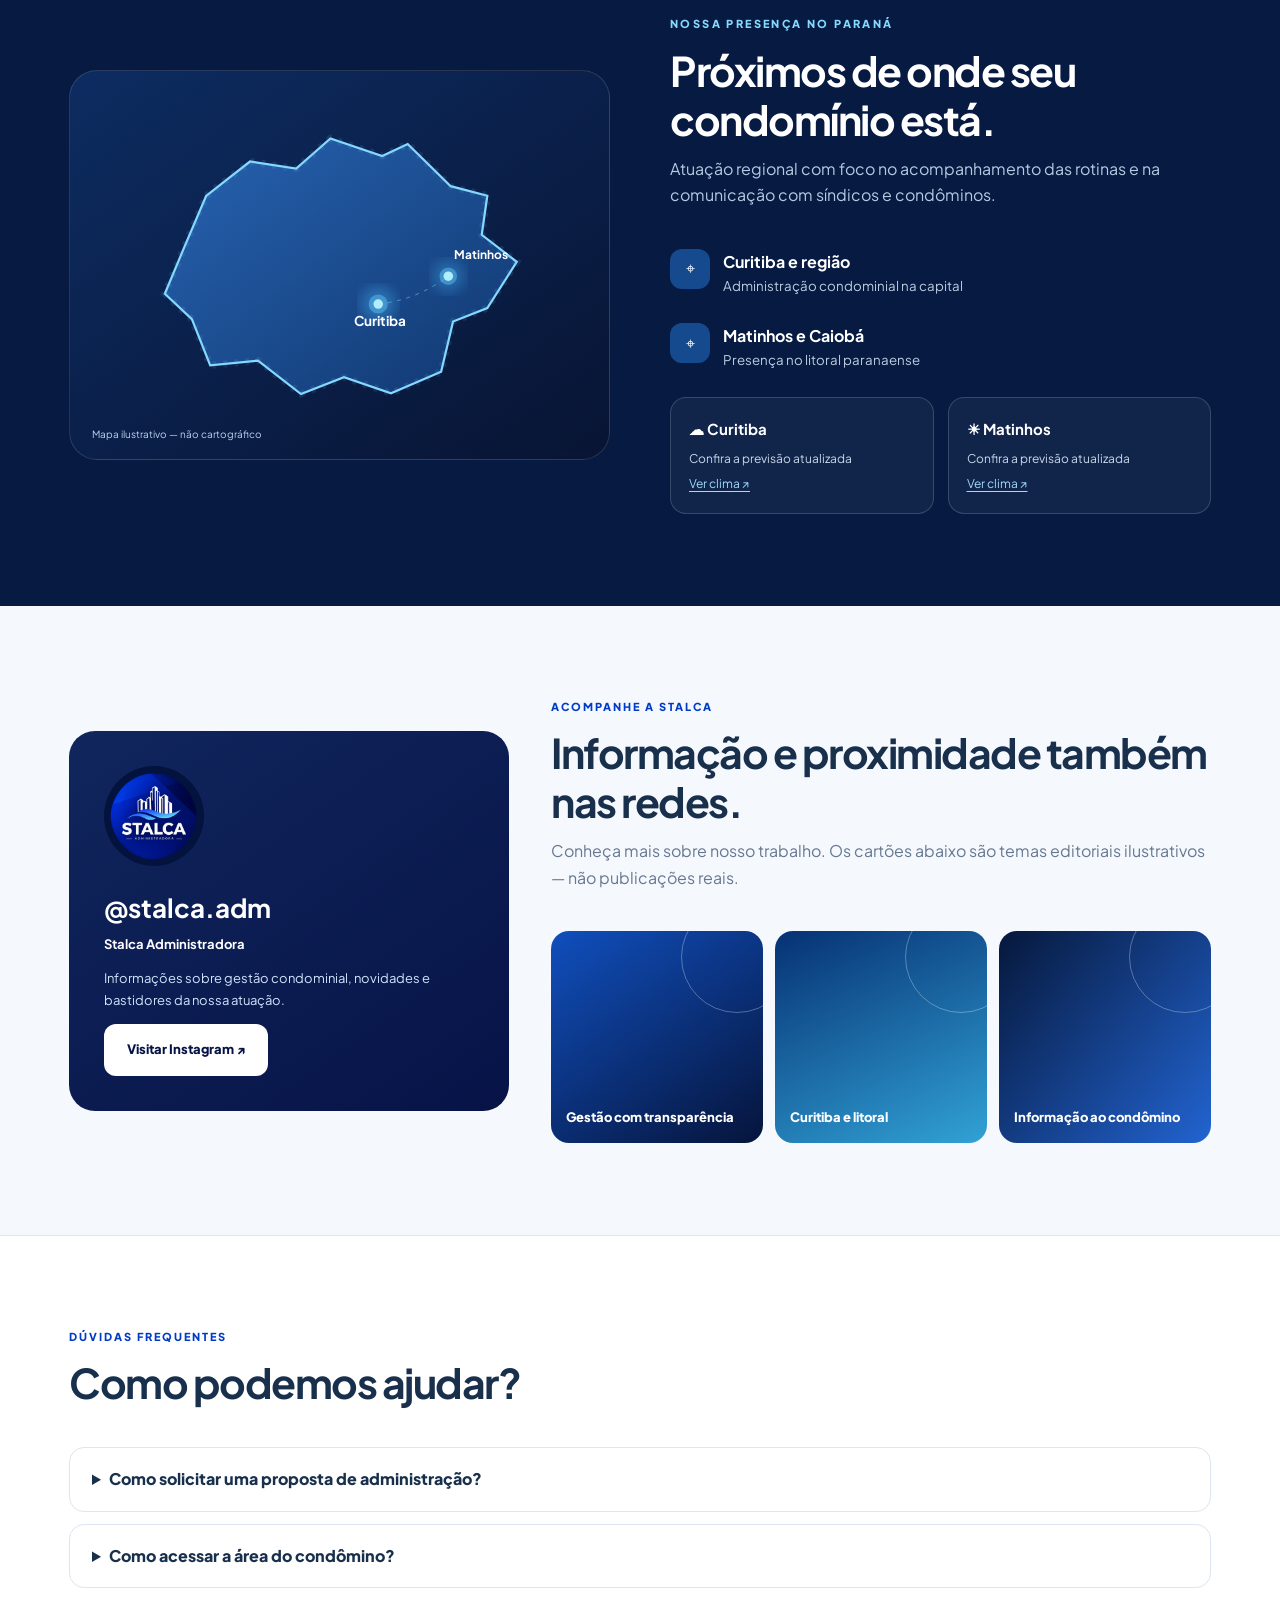
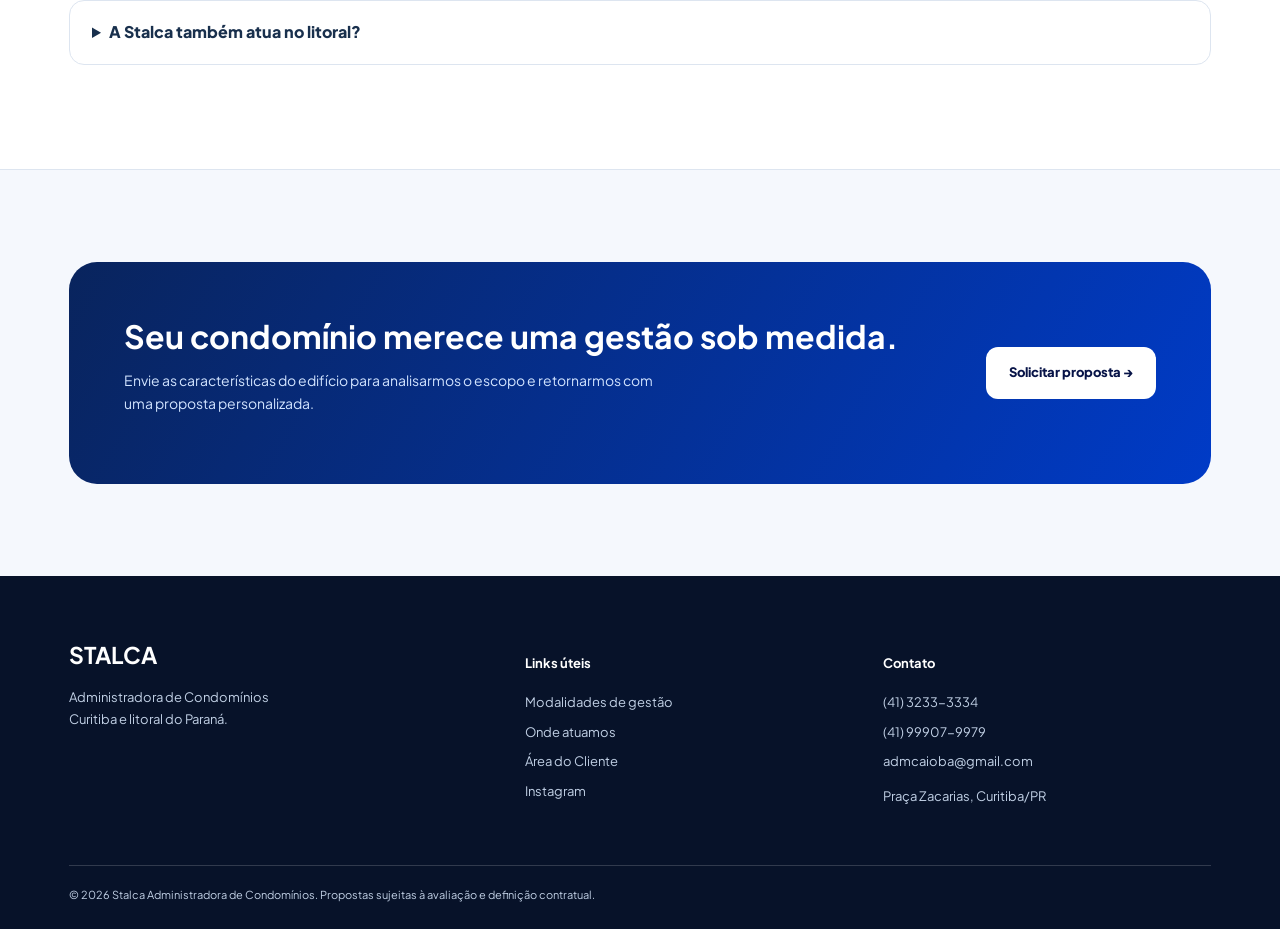
==== commit 625060aa: "Add files via upload Nova Home Stalca 2026 - identidade híbrida" ====
--- a/index.html
+++ b/index.html
@@ -1,1186 +1,50 @@
 <!DOCTYPE html>
 <html lang="pt-BR">
 <head>
-    <meta charset="UTF-8">
-    <meta name="viewport" content="width=device-width, initial-scale=1.0">
-    <title>Stalca Administradora de Condomínios</title>
-    <link rel="icon" type="image/png" href="logo-stalca.png">
-    <link href="https://fonts.googleapis.com/css2?family=Plus+Jakarta+Sans:wght@400;500;600;700;800&display=swap" rel="stylesheet">
-    <style>
-        :root {
-            --primary-blue: #0A192F;
-            --accent-blue: #1E3A8A;
-            --gradient-blue: linear-gradient(135deg, #0A192F 0%, #1E3A8A 100%);
-            --bg-offwhite: #F8F9FA;
-            --pure-white: #FFFFFF;
-            --text-color: #334155;
-            --border-color: #E2E8F0;
-            --whatsapp-green: #10B981;
-            --accent-sand: #F1F5F9;
-            --neon-blue: #3B82F6;
-        }
-
-        * {
-            margin: 0;
-            padding: 0;
-            box-sizing: border-box;
-            font-family: 'Plus Jakarta Sans', sans-serif;
-            scroll-behavior: smooth;
-        }
-
-        body {
-            background-color: var(--bg-offwhite);
-            color: var(--text-color);
-            line-height: 1.7;
-            overflow-x: hidden;
-        }
-
-        .container {
-            max-width: 1200px;
-            margin: 0 auto;
-            padding: 0 20px;
-        }
-
-        /* Classes de Animação de Scroll (Fade In) */
-        .reveal {
-            opacity: 0;
-            transform: translateY(30px);
-            transition: opacity 0.8s ease, transform 0.8s ease;
-        }
-
-        .reveal.active {
-            opacity: 1;
-            transform: translateY(0);
-        }
-
-        /* Logo Animada Exclusiva */
-        .animated-logo {
-            display: inline-flex;
-            flex-direction: column;
-            text-decoration: none;
-            position: relative;
-            perspective: 1000px;
-            cursor: pointer;
-        }
-
-        .logo-box {
-            position: relative;
-            background: linear-gradient(135deg, #0A192F, #1E3A8A);
-            padding: 10px 18px;
-            border-radius: 10px;
-            overflow: hidden;
-            border: 1px solid rgba(255, 255, 255, 0.15);
-            box-shadow: 0 4px 15px rgba(0,0,0,0.2);
-            transition: transform 0.3s ease, box-shadow 0.3s ease, border-color 0.3s ease;
-            will-change: transform;
-        }
-
-        .animated-logo:hover .logo-box {
-            transform: translateY(-3px) scale(1.02);
-            box-shadow: 0 8px 25px rgba(59, 130, 246, 0.35);
-            border-color: var(--neon-blue);
-        }
-
-        /* Efeito de Brilho / Pigmentação ao passar o mouse */
-        .logo-box::after {
-            content: '';
-            position: absolute;
-            top: -50%;
-            left: -50%;
-            width: 200%;
-            height: 200%;
-            background: linear-gradient(
-                to right,
-                rgba(255, 255, 255, 0) 0%,
-                rgba(255, 255, 255, 0.25) 50%,
-                rgba(255, 255, 255, 0) 100%
-            );
-            transform: rotate(30deg) translateX(-100%);
-            transition: transform 0.7s ease-in-out;
-        }
-
-        .animated-logo:hover .logo-box::after {
-            transform: rotate(30deg) translateX(100%);
-        }
-
-        .logo-box h1 {
-            font-size: 1.4rem;
-            font-weight: 800;
-            letter-spacing: -0.5px;
-            color: var(--pure-white);
-            margin: 0;
-            line-height: 1.1;
-        }
-
-        .logo-box span {
-            font-size: 0.65rem;
-            opacity: 0.8;
-            text-transform: uppercase;
-            letter-spacing: 2.5px;
-            color: #93C5FD;
-            display: block;
-        }
-
-        /* Logo Destacada Grande para o Hero */
-        .hero-logo-wrapper {
-            margin-bottom: 25px;
-            display: inline-block;
-        }
-
-        .hero-logo-wrapper .logo-box {
-            padding: 16px 32px;
-            border-radius: 14px;
-        }
-
-        .hero-logo-wrapper .logo-box h1 {
-            font-size: 2.5rem;
-        }
-
-        .hero-logo-wrapper .logo-box span {
-            font-size: 0.8rem;
-            letter-spacing: 4px;
-        }
-
-        /* Header */
-        .site-header {
-            background: rgba(10, 25, 47, 0.95);
-            backdrop-filter: blur(10px);
-            color: var(--pure-white);
-            padding: 12px 0;
-            position: sticky;
-            top: 0;
-            z-index: 1000;
-            box-shadow: 0 4px 20px rgba(0,0,0,0.1);
-        }
-
-        .header-container {
-            display: flex;
-            justify-content: space-between;
-            align-items: center;
-            flex-wrap: wrap;
-            gap: 15px;
-        }
-
-        .nav-menu {
-            display: flex;
-            align-items: center;
-            gap: 20px;
-            flex-wrap: wrap;
-        }
-
-        .nav-menu a {
-            color: var(--pure-white);
-            text-decoration: none;
-            font-weight: 600;
-            font-size: 0.95rem;
-            transition: color 0.2s;
-        }
-
-        .nav-menu a:hover {
-            color: #60A5FA;
-        }
-
-        .btn-nav-sgc {
-            background: rgba(255, 255, 255, 0.15);
-            border: 1px solid rgba(255, 255, 255, 0.3);
-            padding: 8px 16px;
-            border-radius: 6px;
-            font-size: 0.9rem;
-        }
-
-        .btn-nav-sgc:hover {
-            background: rgba(255, 255, 255, 0.25);
-        }
-
-        /* Hero Section */
-        .hero-section {
-            padding: 80px 0 60px;
-            background: linear-gradient(180deg, #FFFFFF 0%, var(--bg-offwhite) 100%);
-            position: relative;
-            text-align: center;
-        }
-
-        .hero-content {
-            max-width: 800px;
-            margin: 0 auto;
-        }
-
-        .badge-pill {
-            display: inline-block;
-            background: #E0E7FF;
-            color: var(--accent-blue);
-            padding: 6px 16px;
-            border-radius: 20px;
-            font-size: 0.85rem;
-            font-weight: 700;
-            margin-bottom: 20px;
-            letter-spacing: 0.5px;
-        }
-
-        .hero-content h2 {
-            font-size: 2.3rem;
-            color: var(--primary-blue);
-            margin-bottom: 20px;
-            line-height: 1.25;
-            font-weight: 800;
-        }
-
-        .hero-content p {
-            font-size: 1.1rem;
-            margin-bottom: 30px;
-            color: #64748B;
-        }
-
-        .hero-buttons {
-            display: flex;
-            justify-content: center;
-            gap: 15px;
-            flex-wrap: wrap;
-        }
-
-        .btn-primary {
-            background: var(--whatsapp-green);
-            color: var(--pure-white);
-            padding: 14px 28px;
-            border-radius: 8px;
-            text-decoration: none;
-            font-weight: 700;
-            box-shadow: 0 4px 15px rgba(16, 185, 129, 0.3);
-            transition: all 0.3s cubic-bezier(0.4, 0, 0.2, 1);
-            display: inline-flex;
-            align-items: center;
-            gap: 8px;
-        }
-
-        .btn-primary:hover {
-            transform: translateY(-3px);
-            box-shadow: 0 6px 20px rgba(16, 185, 129, 0.4);
-        }
-
-        .btn-secondary {
-            background: transparent;
-            color: var(--primary-blue);
-            border: 2px solid #CBD5E1;
-            padding: 12px 24px;
-            border-radius: 8px;
-            text-decoration: none;
-            font-weight: 700;
-            transition: all 0.2s;
-        }
-
-        .btn-secondary:hover {
-            border-color: var(--primary-blue);
-            background: var(--accent-sand);
-        }
-
-        section {
-            padding: 80px 0;
-            border-bottom: 1px solid var(--border-color);
-        }
-
-        .section-header {
-            text-align: center;
-            max-width: 700px;
-            margin: 0 auto 50px;
-        }
-
-        .section-header h3 {
-            font-size: 2.2rem;
-            color: var(--primary-blue);
-            font-weight: 800;
-            margin-bottom: 10px;
-        }
-
-        .section-header p {
-            color: #64748B;
-            font-size: 1.05rem;
-        }
-
-        /* Cards interativos com Tilt 3D */
-        .interactive-card {
-            background: var(--pure-white);
-            padding: 30px;
-            border-radius: 14px;
-            box-shadow: 0 4px 20px rgba(0,0,0,0.04);
-            border: 1px solid var(--border-color);
-            position: relative;
-            overflow: hidden;
-            transition: transform 0.2s ease, box-shadow 0.2s ease, border-color 0.2s;
-            will-change: transform;
-        }
-
-        .interactive-card::before {
-            content: '';
-            position: absolute;
-            top: 0; left: 0; width: 100%; height: 4px;
-            background: var(--gradient-blue);
-        }
-
-        .interactive-card:hover {
-            border-color: var(--neon-blue);
-            box-shadow: 0 12px 30px rgba(10, 25, 47, 0.08);
-        }
-
-        /* 02 - O Legado & Linha do Tempo */
-        .legacy-box {
-            background: var(--pure-white);
-            border-radius: 16px;
-            padding: 50px;
-            box-shadow: 0 4px 20px rgba(0,0,0,0.04);
-            border: 1px solid var(--border-color);
-            text-align: center;
-        }
-
-        .timeline {
-            display: flex;
-            justify-content: space-between;
-            align-items: center;
-            margin-top: 40px;
-            position: relative;
-            flex-wrap: wrap;
-            gap: 20px;
-        }
-
-        .timeline::before {
-            content: '';
-            position: absolute;
-            top: 50%; left: 10%; right: 10%;
-            height: 2px;
-            background: var(--border-color);
-            z-index: 1;
-        }
-
-        .timeline-item {
-            background: var(--bg-offwhite);
-            border: 2px solid var(--border-color);
-            padding: 20px;
-            border-radius: 12px;
-            position: relative;
-            z-index: 2;
-            width: 200px;
-            text-align: center;
-            transition: transform 0.3s, border-color 0.3s;
-        }
-
-        .timeline-item:hover {
-            border-color: var(--accent-blue);
-            transform: translateY(-5px);
-        }
-
-        .timeline-item h5 {
-            color: var(--primary-blue);
-            font-size: 1.1rem;
-            font-weight: 800;
-            margin-bottom: 5px;
-        }
-
-        .timeline-item p {
-            font-size: 0.85rem;
-            color: #64748B;
-        }
-
-        /* 04 - O Síndico & Litoral */
-        .split-banner {
-            display: grid;
-            grid-template-columns: repeat(auto-fit, minmax(300px, 1fr));
-            gap: 30px;
-            margin-top: 30px;
-        }
-
-        .split-card {
-            background: var(--pure-white);
-            padding: 40px;
-            border-radius: 16px;
-            border: 1px solid var(--border-color);
-            box-shadow: 0 4px 15px rgba(0,0,0,0.03);
-        }
-
-        .split-card h4 {
-            color: var(--primary-blue);
-            font-size: 1.4rem;
-            font-weight: 800;
-            margin-bottom: 15px;
-        }
-
-        /* 06 - Nossa Rede de Profissionais */
-        .network-flow {
-            display: flex;
-            flex-direction: column;
-            gap: 15px;
-            max-width: 700px;
-            margin: 30px auto 0;
-            text-align: center;
-        }
-
-        .network-node {
-            background: var(--pure-white);
-            padding: 18px 25px;
-            border-radius: 10px;
-            border: 1px solid var(--border-color);
-            font-weight: 700;
-            color: var(--primary-blue);
-            box-shadow: 0 2px 10px rgba(0,0,0,0.02);
-        }
-
-        .network-arrow {
-            color: var(--accent-blue);
-            font-size: 1.2rem;
-            font-weight: 800;
-        }
-
-        /* 07 & 10 - Transparência e Humanidade / Erros e Diálogo */
-        .human-box {
-            background: var(--gradient-blue);
-            color: var(--pure-white);
-            border-radius: 16px;
-            padding: 50px;
-            text-align: center;
-            box-shadow: 0 10px 30px rgba(10,25,47,0.15);
-        }
-
-        .human-box h3 {
-            font-size: 2rem;
-            font-weight: 800;
-            margin-bottom: 20px;
-        }
-
-        .human-box p {
-            max-width: 700px;
-            margin: 0 auto;
-            font-size: 1.1rem;
-            opacity: 0.9;
-        }
-
-        /* 09 - Instagram Seção Dedicada */
-        .insta-section-box {
-            background: var(--pure-white);
-            border-radius: 16px;
-            padding: 40px;
-            border: 1px solid var(--border-color);
-            box-shadow: 0 4px 15px rgba(0,0,0,0.04);
-            text-align: center;
-        }
-
-        .insta-grid {
-            display: grid;
-            grid-template-columns: repeat(auto-fit, minmax(220px, 1fr));
-            gap: 20px;
-            margin: 30px 0;
-        }
-
-        .insta-post-card {
-            background: var(--bg-offwhite);
-            border: 1px solid var(--border-color);
-            border-radius: 12px;
-            padding: 25px 20px;
-            text-align: center;
-            transition: transform 0.3s ease, box-shadow 0.3s ease, border-color 0.3s;
-            position: relative;
-        }
-
-        .insta-post-card:hover {
-            transform: translateY(-6px);
-            box-shadow: 0 10px 25px rgba(0,0,0,0.08);
-            border-color: #E1306C;
-        }
-
-        .insta-post-card span {
-            font-size: 0.8rem;
-            color: #E1306C;
-            font-weight: 700;
-            text-transform: uppercase;
-            letter-spacing: 1px;
-        }
-
-        .insta-post-card h5 {
-            color: var(--primary-blue);
-            font-size: 1rem;
-            font-weight: 700;
-            margin: 10px 0;
-        }
-
-        .btn-insta {
-            background: linear-gradient(45deg, #405DE6, #833AB4, #E1306C, #F56040);
-            color: white;
-            padding: 12px 30px;
-            border-radius: 30px;
-            text-decoration: none;
-            font-weight: 700;
-            display: inline-flex;
-            align-items: center;
-            gap: 8px;
-            box-shadow: 0 4px 15px rgba(225, 48, 108, 0.3);
-            transition: opacity 0.2s;
-        }
-
-        .btn-insta:hover {
-            opacity: 0.9;
-        }
-
-        /* Accordion FAQ */
-        .faq-container {
-            max-width: 800px;
-            margin: 0 auto;
-            display: flex;
-            flex-direction: column;
-            gap: 15px;
-        }
-
-        .accordion-item {
-            background: var(--pure-white);
-            border-radius: 10px;
-            box-shadow: 0 4px 12px rgba(0,0,0,0.03);
-            border: 1px solid var(--border-color);
-            overflow: hidden;
-            transition: border-color 0.2s;
-        }
-
-        .accordion-header {
-            width: 100%;
-            background: none;
-            border: none;
-            padding: 20px 25px;
-            text-align: left;
-            font-size: 1.05rem;
-            font-weight: 700;
-            color: var(--primary-blue);
-            cursor: pointer;
-            display: flex;
-            justify-content: space-between;
-            align-items: center;
-            gap: 15px;
-        }
-
-        .accordion-icon {
-            font-size: 1rem;
-            transition: transform 0.3s ease;
-            color: var(--accent-blue);
-            flex-shrink: 0;
-        }
-
-        .accordion-content {
-            max-height: 0;
-            overflow: hidden;
-            transition: max-height 0.35s ease-in-out, padding 0.35s ease-in-out;
-            padding: 0 25px;
-            color: #64748B;
-            font-size: 0.95rem;
-        }
-
-        .accordion-item.active .accordion-content {
-            max-height: 300px;
-            padding: 0 25px 20px 25px;
-        }
-
-        .accordion-item.active .accordion-icon {
-            transform: rotate(180deg);
-        }
-
-        /* Rodapé e Contato */
-        .contact-content {
-            background: var(--pure-white);
-            padding: 45px;
-            border-radius: 16px;
-            box-shadow: 0 4px 15px rgba(0,0,0,0.04);
-            border: 1px solid var(--border-color);
-            text-align: center;
-            max-width: 800px;
-            margin: 0 auto;
-        }
-
-        .departments-grid {
-            display: grid;
-            grid-template-columns: repeat(auto-fit, minmax(220px, 1fr));
-            gap: 15px;
-            text-align: left;
-            margin-top: 30px;
-            border-top: 1px solid var(--border-color);
-            padding-top: 30px;
-        }
-
-        .dept-card {
-            background: var(--bg-offwhite);
-            padding: 20px;
-            border-radius: 8px;
-            border: 1px solid var(--border-color);
-        }
-
-        .dept-card h5 {
-            color: var(--primary-blue);
-            font-size: 0.95rem;
-            margin-bottom: 5px;
-            font-weight: 700;
-        }
-
-        .dept-card a {
-            color: var(--accent-blue);
-            text-decoration: none;
-            font-size: 0.85rem;
-            word-break: break-all;
-        }
-
-        .site-footer {
-            background: var(--primary-blue);
-            color: var(--pure-white);
-            text-align: center;
-            padding: 40px 0;
-            font-size: 0.9rem;
-        }
-
-        /* ==========================================================
-           OTIMIZAÇÃO MOBILE ESPECÍFICA (Exclusiva para telas menores)
-           ========================================================== */
-        @media (max-width: 768px) {
-            section {
-                padding: 45px 0;
-            }
-
-            .hero-section {
-                padding: 40px 0 30px;
-            }
-
-            .section-header {
-                margin-bottom: 30px;
-            }
-
-            .section-header h3 {
-                font-size: 1.7rem;
-            }
-
-            .section-header p {
-                font-size: 0.95rem;
-            }
-
-            .hero-content h2 {
-                font-size: 1.8rem;
-            }
-
-            .hero-content p {
-                font-size: 0.95rem;
-                margin-bottom: 20px;
-            }
-
-            .hero-logo-wrapper .logo-box {
-                padding: 12px 20px;
-            }
-
-            .hero-logo-wrapper .logo-box h1 {
-                font-size: 1.8rem;
-            }
-
-            .hero-logo-wrapper .logo-box span {
-                font-size: 0.65rem;
-                letter-spacing: 2px;
-            }
-
-            .interactive-card,
-            .split-card,
-            .insta-post-card,
-            .legacy-box,
-            .human-box,
-            .insta-section-box,
-            .contact-content {
-                padding: 20px 18px !important;
-                border-radius: 10px;
-            }
-
-            div[style*="grid-template-columns"] {
-                gap: 12px !important;
-            }
-
-            .split-banner {
-                gap: 15px !important;
-                margin-top: 15px;
-            }
-
-            .insta-grid {
-                gap: 12px !important;
-                margin: 20px 0;
-            }
-
-            .interactive-card h4, 
-            .interactive-card h5 {
-                font-size: 1.05rem !important;
-                margin-bottom: 6px !important;
-            }
-
-            .interactive-card p,
-            .split-card p,
-            .insta-post-card h5 {
-                font-size: 0.88rem !important;
-                line-height: 1.4 !important;
-            }
-
-            .split-card h4 {
-                font-size: 1.15rem !important;
-                margin-bottom: 8px !important;
-            }
-
-            .timeline {
-                flex-direction: column;
-                gap: 10px;
-                margin-top: 25px;
-            }
-
-            .timeline::before {
-                display: none;
-            }
-
-            .timeline-item {
-                width: 100% !important;
-                padding: 14px;
-            }
-
-            .network-flow {
-                gap: 8px;
-                margin-top: 20px;
-            }
-
-            .network-node {
-                padding: 12px 15px;
-                font-size: 0.9rem;
-            }
-
-            .network-arrow {
-                font-size: 1rem;
-            }
-
-            .btn-primary, .btn-secondary, .btn-insta {
-                padding: 12px 20px;
-                font-size: 0.9rem;
-                width: 100%;
-                justify-content: center;
-            }
-
-            .hero-buttons {
-                flex-direction: column;
-                gap: 10px;
-            }
-
-            .accordion-header {
-                padding: 15px 18px;
-                font-size: 0.95rem;
-            }
-
-            .accordion-item.active .accordion-content {
-                padding: 0 18px 15px 18px;
-                font-size: 0.9rem;
-            }
-
-            .departments-grid {
-                grid-template-columns: 1fr !important;
-                gap: 10px;
-                margin-top: 20px;
-                padding-top: 20px;
-            }
-        }
-    </style>
+<meta charset="UTF-8"><meta name="viewport" content="width=device-width, initial-scale=1"><meta name="theme-color" content="#071347">
+<title>Stalca Administradora | Curitiba e Litoral do Paraná</title>
+<meta name="description" content="Desde 1989, administração de condomínios em Curitiba e no litoral paranaense. Gestão completa, compartilhada e prestação de contas. Solicite uma proposta.">
+<link rel="icon" href="stalca-favicon.png" type="image/png"><link rel="preconnect" href="https://fonts.googleapis.com"><link rel="preconnect" href="https://fonts.gstatic.com" crossorigin>
+<link href="https://fonts.googleapis.com/css2?family=Plus+Jakarta+Sans:wght@400;500;600;700;800&display=swap" rel="stylesheet">
+<link rel="stylesheet" href="stalca-intro.css"><script src="stalca-intro.js" defer></script>
+<style>
+:root{--navy:#071347;--deep:#091b3d;--blue:#003bc7;--sky:#37a7ff;--ice:#84daff;--text:#19304d;--muted:#667890;--border:#dde5f0;--background:#f5f8fd;--white:#fff}*{box-sizing:border-box}html{scroll-behavior:smooth}body{margin:0;background:var(--background);font-family:'Plus Jakarta Sans',sans-serif;color:var(--text);line-height:1.65}a{color:inherit;text-decoration:none}button,input,textarea,select{font:inherit}button{cursor:pointer}img{max-width:100%}.wrap{max-width:1190px;margin:auto;padding:0 24px}header{height:80px;background:rgba(255,255,255,.95);backdrop-filter:blur(14px);border-bottom:1px solid var(--border);position:sticky;top:0;z-index:70}.header-inner{height:100%;display:flex;align-items:center;justify-content:space-between;gap:20px}.brand{display:flex;align-items:center;gap:12px;font-weight:800;color:var(--navy);font-size:21px;letter-spacing:-.6px}.brand img{width:54px;height:54px;object-fit:contain}.brand small{display:block;font-weight:600;font-size:10px;letter-spacing:2px;color:#657c9d}.nav{display:flex;align-items:center;gap:25px;font-size:13px;font-weight:700}.nav a:hover{color:var(--blue)}.btn{display:inline-flex;align-items:center;justify-content:center;gap:9px;padding:14px 22px;border-radius:12px;border:1px solid transparent;font-size:13px;font-weight:800;transition:.2s}.btn:hover{transform:translateY(-2px)}.btn-primary{background:var(--blue);color:#fff;box-shadow:0 10px 25px rgba(0,59,199,.18)}.btn-light{background:#fff;color:var(--navy)}.btn-outline{border-color:#cbd8ec;background:transparent;color:var(--text)}.btn-ghost{background:rgba(255,255,255,.11);border-color:rgba(255,255,255,.28);color:white}.hamburger{display:none;border:0;background:transparent;font-size:26px;color:var(--navy)}.hero{background:radial-gradient(circle at 78% 29%,#144cc3 0%,transparent 32%),linear-gradient(125deg,#071347 10%,#0d2b68 72%,#09265b);color:#fff;position:relative;overflow:hidden}.hero:before{content:'';position:absolute;width:570px;height:570px;border-radius:50%;border:1px solid #ffffff1c;right:-180px;top:-130px;box-shadow:0 0 0 100px #ffffff06,0 0 0 200px #ffffff05}.hero-grid{display:grid;grid-template-columns:1.1fr .9fr;min-height:620px;align-items:center;gap:40px;position:relative}.eyebrow{font-size:11px;letter-spacing:2.4px;font-weight:800;text-transform:uppercase;color:#86daff}.hero h1{font-size:clamp(37px,4.7vw,66px);line-height:1.13;letter-spacing:-2.5px;margin:20px 0}.hero h1 em{font-style:normal;color:#88dbff}.hero p{font-size:16px;max-width:590px;color:#d4e1f4;margin-bottom:30px}.actions{display:flex;gap:12px;flex-wrap:wrap}.hero-visual{position:relative;display:grid;place-items:center}.hero-visual img{width:min(100%,435px);filter:drop-shadow(0 30px 42px rgba(0,0,0,.32));animation:float 7s ease-in-out infinite}.orbit{position:absolute;border:1px solid #ffffff2d;border-radius:50%;width:460px;height:460px}.orbit.two{width:540px;height:540px;border-color:#ffffff10}.kicker{display:flex;gap:30px;margin-top:48px;flex-wrap:wrap;font-size:12px;color:#d6e3f5}.kicker span{display:flex;gap:9px;align-items:center}.dot{width:8px;height:8px;background:#7fe0ff;border-radius:50%;box-shadow:0 0 16px #7fe0ff}.section{padding:92px 0}.section-head{max-width:700px;margin-bottom:40px}.section-head h2{font-size:clamp(29px,3.2vw,42px);letter-spacing:-1.5px;line-height:1.2;margin:12px 0}.section-head p{color:var(--muted);margin:0}.tag{color:var(--blue);font-size:11px;font-weight:800;letter-spacing:2px;text-transform:uppercase}.cards{display:grid;grid-template-columns:repeat(3,1fr);gap:18px}.card{background:#fff;border:1px solid var(--border);border-radius:22px;padding:30px;box-shadow:0 12px 35px rgba(15,44,86,.035);transition:.25s}.card:hover{transform:translateY(-5px);border-color:#9fc8f9}.card h3{font-size:22px;line-height:1.3;letter-spacing:-.7px;color:var(--navy);margin:17px 0 12px}.card p{font-size:13px;color:var(--muted)}.card .icon{display:grid;place-items:center;width:50px;height:50px;border-radius:14px;color:#0861cb;font-size:25px;background:#e9f4ff}.card a{display:inline-block;margin-top:14px;color:var(--blue);font-weight:800;font-size:12px}.band{background:white;border-top:1px solid var(--border);border-bottom:1px solid var(--border)}.stats{display:grid;grid-template-columns:repeat(3,1fr);gap:20px}.stat{padding:25px;border-right:1px solid var(--border)}.stat:last-child{border:0}.stat strong{font-size:30px;color:var(--navy)}.stat div{font-size:13px;color:var(--muted)}.region{background:#071b42;color:#fff}.region .section-head p{color:#b7c9e2}.region-layout{display:grid;grid-template-columns:1fr 1fr;gap:60px;align-items:center}.map-card{background:linear-gradient(145deg,#0d2c61,#081433);border:1px solid #ffffff20;border-radius:28px;padding:25px;min-height:390px;display:grid;place-items:center;position:relative}.map-card svg{width:min(100%,430px);height:auto}.map-pulse{transform-origin:center;animation:pulse 2.3s infinite}.location{display:flex;align-items:flex-start;gap:13px;margin:26px 0}.pin{background:#164a8e;width:40px;height:40px;display:grid;place-items:center;border-radius:12px;flex-shrink:0}.location strong{display:block}.location small{display:block;color:#bdcce0}.weather-grid{display:grid;grid-template-columns:1fr 1fr;gap:14px;margin-top:26px}.weather{border:1px solid #ffffff2a;border-radius:16px;padding:18px;background:#ffffff0b}.weather strong{font-size:15px}.weather span{display:block;color:#c8d8eb;font-size:12px;margin-top:6px}.weather a{text-decoration:underline;text-underline-offset:3px;color:#9fdbff;font-size:12px}.instagram{display:grid;grid-template-columns:.8fr 1.2fr;gap:42px;align-items:center}.ig-profile{background:linear-gradient(145deg,#10265d,#071347);border-radius:26px;color:white;padding:35px}.ig-avatar{border-radius:100%;width:100px;height:100px;object-fit:contain;background:#04133e}.ig-profile h3{font-size:26px;margin:14px 0 4px}.ig-profile p{font-size:13px;color:#d2e3fa}.ig-posts{display:grid;grid-template-columns:repeat(3,1fr);gap:12px}.post{aspect-ratio:1;border-radius:18px;padding:15px;display:flex;align-items:end;background:linear-gradient(145deg,#104fbd,#06143b);color:white;position:relative;overflow:hidden;font-size:13px;font-weight:800}.post:nth-child(2){background:linear-gradient(155deg,#063174,#31a2d5)}.post:nth-child(3){background:linear-gradient(130deg,#06183c,#2264d1)}.post:before{content:'';position:absolute;right:-30px;top:-30px;width:110px;height:110px;border:1px solid #ffffff4c;border-radius:100%}.post span{z-index:1}.faq-item{background:#fff;border:1px solid var(--border);border-radius:15px;padding:18px 22px;margin:12px 0}.faq-item summary{cursor:pointer;font-weight:800}.faq-item p{color:var(--muted);font-size:13px}.cta{background:linear-gradient(120deg,#09245d,#003bc7);border-radius:28px;padding:55px;color:white;display:flex;gap:25px;align-items:center;justify-content:space-between}.cta h2{font-size:32px;margin:0 0 12px;line-height:1.2}.cta p{max-width:550px;color:#d2e4ff;font-size:14px}footer{background:#071229;color:#c1d0e5;padding:60px 0 25px;font-size:13px}.footer-grid{display:grid;grid-template-columns:1.3fr 1fr 1fr;gap:30px}.footer-grid h4{color:#fff}.footer-grid a{display:block;margin:8px 0}.footnote{margin-top:45px;padding-top:20px;border-top:1px solid #ffffff2b;font-size:11px}.modal{border:0;border-radius:24px;padding:0;width:min(760px,calc(100% - 20px));max-height:min(92vh,920px);box-shadow:0 30px 100px #0007}.modal::backdrop{background:#061226c7;backdrop-filter:blur(4px)}.modal-head{padding:24px 30px;background:var(--navy);color:white;display:flex;align-items:center;justify-content:space-between}.modal-head h2{margin:0;font-size:22px}.close{background:transparent;border:0;color:white;font-size:28px}.form-body{padding:26px 30px;overflow:auto;max-height:calc(92vh - 145px)}.fields{display:grid;grid-template-columns:1fr 1fr;gap:15px}.field{display:flex;flex-direction:column;gap:6px}.field.full{grid-column:1/-1}.field label{font-size:12px;font-weight:800}.field input,.field select,.field textarea{width:100%;border:1px solid #cdd8e8;border-radius:10px;padding:12px;background:white;color:var(--text);min-width:0}.field input:focus,.field select:focus,.field textarea:focus{outline:2px solid #79b7ff}.form-title{font-weight:800;color:var(--navy);margin:25px 0 13px;border-bottom:1px solid #e1e8f1;padding-bottom:7px}.form-title:first-child{margin-top:0}.form-actions{display:flex;flex-wrap:wrap;gap:10px;align-items:center;margin-top:24px}.notice{font-size:11px;color:#64758b}.skip{position:absolute;left:-9999px}.skip:focus{left:12px;top:12px;z-index:900;background:white;padding:10px}.reveal{opacity:0;transform:translateY(22px);transition:opacity .7s,transform .7s}.reveal.visible{opacity:1;transform:none}@keyframes float{50%{transform:translateY(-12px)}}@keyframes pulse{50%{opacity:.35;transform:scale(1.45)}}@media(max-width:950px){.nav{gap:12px}.nav a{font-size:11px}.hero-grid{gap:10px}.orbit{display:none}}@media(max-width:760px){header{height:70px}.brand img{width:45px;height:45px}.hamburger{display:block}.nav{display:none;position:absolute;top:70px;left:0;right:0;background:white;padding:18px 24px;box-shadow:0 20px 25px #0002;flex-direction:column;align-items:flex-start;gap:16px}.nav.open{display:flex}.nav a{font-size:14px}.hero-grid,.region-layout,.instagram{grid-template-columns:1fr}.hero-grid{padding-top:65px;padding-bottom:50px}.hero-visual{margin-top:10px}.hero-visual img{max-width:245px}.kicker{margin-top:25px}.section{padding:65px 0}.cards,.stats{grid-template-columns:1fr}.stat{border-right:0;border-bottom:1px solid var(--border)}.weather-grid{grid-template-columns:1fr 1fr}.ig-posts{gap:6px}.post{border-radius:11px;font-size:10px;padding:8px}.cta{display:block;padding:30px}.footer-grid{grid-template-columns:1fr}.fields{grid-template-columns:1fr}.form-body{padding:20px}.modal-head{padding:20px}}@media(prefers-reduced-motion:reduce){*,*:before,*:after{animation:none!important;scroll-behavior:auto!important;transition:none!important}.reveal{opacity:1;transform:none}}
+</style>
 </head>
 <body>
-
-    <!-- Header com Logo Animada -->
-    <header class="site-header">
-        <div class="container header-container">
-            <a href="#inicio" class="animated-logo interactive-card-logo">
-    <img src="logo-stalca.png" alt="Logo Stalca" style="max-height: 75px; width: auto;">
-</a>
-            <nav class="nav-menu">
-                <a href="#inicio">Início</a>
-                <a href="#legado">Legado</a>
-                <a href="#servicos">Serviços</a>
-                <a href="#sindico">Para o Síndico</a>
-                <a href="#rede">Nossa Rede</a>
-                <a href="#faq">FAQ</a>
-                <a href="#contato">Contato</a>
-                <a href="https://www.sgconline.com.br/" target="_blank" class="btn-nav-sgc">Área do Cliente ↗</a>
-            </nav>
-        </div>
-    </header>
-
-    <!-- 01 — HERO (Com Logo Gigante Animada e Destaque Visual) -->
-    <section id="inicio" class="hero-section">
-        <div class="container">
-            <div class="hero-content reveal">
-                
-                <!-- Logo Destaque no Início -->
-                <div class="hero-logo-wrapper animated-logo interactive-card-logo">
-    <img src="logo-stalca.png" alt="Logo Stalca" style="max-height: 100px; width: auto;">
-</div>
-
-                <span class="badge-pill">Tradição desde 1989 em Curitiba e Litoral</span>
-                <h2>Mais de 35 anos cuidando de condomínios com experiência, proximidade e responsabilidade.</h2>
-                <p>A Stalca apoia síndicos e conselhos na gestão financeira, administrativa, operacional e tecnológica.</p>
-                
-                <div class="hero-buttons">
-                    <a href="https://wa.me/5541999079979" target="_blank" class="btn-primary">
-                        💬 Fale Conosco no WhatsApp
-                    </a>
-                    <a href="#legado" class="btn-secondary">Conheça nossa história</a>
-                </div>
-            </div>
-        </div>
-    </section>
-
-    <!-- 02 — O LEGADO -->
-    <section id="legado" style="background: #FFFFFF;">
-        <div class="container">
-            <div class="legacy-box reveal">
-                <span class="badge-pill">+35 anos de atuação</span>
-                <h3 style="font-size: 2.2rem; color: var(--primary-blue); font-weight: 800; margin-bottom: 15px;">Nosso legado nunca foi quantidade. Foi qualidade.</h3>
-                <p style="color: #64748B; max-width: 750px; margin: 0 auto; font-size: 1.05rem;">Cada condomínio tem suas particularidades. Nossa gestão acompanha essa realidade de perto, unindo solidez institucional e proximidade no atendimento em Curitiba e litoral.</p>
-                
-                <div class="timeline">
-                    <div class="timeline-item">
-                        <h5>1980s</h5>
-                        <p>Fundação e início da trajetória em Curitiba.</p>
-                    </div>
-                    <div class="timeline-item">
-                        <h5>1990s</h5>
-                        <p>Consolidação estrutural e expansão para o litoral.</p>
-                    </div>
-                    <div class="timeline-item">
-                        <h5>2000s</h5>
-                        <p>Modernização de processos e rotinas financeiras.</p>
-                    </div>
-                    <div class="timeline-item" style="border-color: var(--accent-blue); background: var(--accent-sand);">
-                        <h5>Hoje</h5>
-                        <p>Tradição combinada a ferramentas digitais eficientes.</p>
-                    </div>
-                </div>
-            </div>
-        </div>
-    </section>
-
-    <!-- 03 — O QUE FAZEMOS -->
-    <section id="servicos" style="background: var(--bg-offwhite);">
-        <div class="container">
-            <div class="section-header reveal">
-                <h3>O Que Fazemos</h3>
-                <p>Soluções estruturadas para manter o seu condomínio em pleno funcionamento.</p>
-            </div>
-
-            <div style="display: grid; grid-template-columns: repeat(auto-fit, minmax(280px, 1fr)); gap: 25px;">
-                <div class="interactive-card reveal">
-                    <h4 style="color: var(--primary-blue); margin-bottom: 10px; font-weight: 700;">📊 Gestão Financeira</h4>
-                    <p style="color: #64748B; font-size: 0.95rem;">Emissão de boletos, controle rigoroso de inadimplência, contas a pagar e prestação de contas mensal transparente.</p>
-                </div>
-                <div class="interactive-card reveal">
-                    <h4 style="color: var(--primary-blue); margin-bottom: 10px; font-weight: 700;">👥 Recursos Humanos</h4>
-                    <p style="color: #64748B; font-size: 0.95rem;">Folha de pagamento, encargos sociais, férias, 13º salário e transmissão de obrigações via eSocial.</p>
-                </div>
-                <div class="interactive-card reveal">
-                    <h4 style="color: var(--primary-blue); margin-bottom: 10px; font-weight: 700;">🏢 Administração Operacional</h4>
-                    <p style="color: #64748B; font-size: 0.95rem;">Suporte em assembleias, guarda de documentos, cotação de fornecedores e atendimento humanizado.</p>
-                </div>
-            </div>
-        </div>
-    </section>
-
-    <!-- 04 — PARA O SÍNDICO & LITORAL -->
-    <section id="sindico" style="background: #FFFFFF;">
-        <div class="container">
-            <div class="section-header reveal">
-                <h3>O síndico também precisa descansar</h3>
-                <p>O condomínio não deveria ocupar a vida inteira do síndico. A nossa função é cuidar da gestão.</p>
-            </div>
-
-            <div class="split-banner reveal">
-                <div class="split-card" style="border-top: 4px solid #EF4444;">
-                    <h4 style="color: #B91C1C;">Antes: Sobrecarga</h4>
-                    <p style="color: #64748B; margin-bottom: 10px;">📱 Problemas acumulados, ligações constantes de moradores, cobranças manuais e preocupação contínua com documentos e burocracia.</p>
-                </div>
-                <div class="split-card" style="border-top: 4px solid var(--whatsapp-green);">
-                    <h4 style="color: #047857;">Com a Stalca: Tranquilidade</h4>
-                    <p style="color: #64748B; margin-bottom: 10px;">🏖️ Síndico aproveitando o tempo e descansando, enquanto a equipe da Stalca assume a retaguarda técnica, financeira e administrativa.</p>
-                </div>
-            </div>
-        </div>
-    </section>
-
-    <!-- 05 — TECNOLOGIA SEM EXAGERO -->
-    <section style="background: var(--bg-offwhite);">
-        <div class="container">
-            <div class="section-header reveal">
-                <h3>Tecnologia a Serviço da Gestão</h3>
-                <p>Contamos com sistemas especializados e ferramentas digitais para tornar a rotina mais organizada, acessível e eficiente.</p>
-            </div>
-
-            <div style="display: grid; grid-template-columns: repeat(auto-fit, minmax(220px, 1fr)); gap: 20px;" class="reveal">
-                <div class="interactive-card">
-                    <h5>Sistemas de Gestão</h5>
-                    <p style="font-size: 0.9rem; color: #64748B; margin-top: 5px;">Plataformas integradas para acesso a dados e documentos.</p>
-                </div>
-                <div class="interactive-card">
-                    <h5>Comunicação Digital</h5>
-                    <p style="font-size: 0.9rem; color: #64748B; margin-top: 5px;">Canais diretos e organizados com os departamentos.</p>
-                </div>
-                <div class="interactive-card">
-                    <h5>Processos Internos</h5>
-                    <p style="font-size: 0.9rem; color: #64748B; margin-top: 5px;">Fluxos testados e estruturados ao longo de décadas.</p>
-                </div>
-                <div class="interactive-card">
-                    <h5>Inteligência Artificial</h5>
-                    <p style="font-size: 0.9rem; color: #64748B; margin-top: 5px;">Ferramenta de apoio para otimização de tarefas e redações.</p>
-                </div>
-            </div>
-        </div>
-    </section>
-
-    <!-- 06 — NOSSA REDE DE PROFISSIONAIS -->
-    <section id="rede" style="background: #FFFFFF;">
-        <div class="container">
-            <div class="section-header reveal">
-                <h3>Uma Gestão que Não Depende de Uma Única Pessoa</h3>
-                <p>Contamos com uma estrutura integrada de suporte para atender a todas as frentes que um condomínio exige.</p>
-            </div>
-
-            <div class="network-flow reveal">
-                <div class="network-node">Stalca Administradora</div>
-                <div class="network-arrow">↓</div>
-                <div class="network-node">⚖️ Assessoria Jurídica & Apoio Técnico</div>
-                <div class="network-arrow">↓</div>
-                <div class="network-node">📊 Contabilidade & Rotinas Fiscais</div>
-                <div class="network-arrow">↓</div>
-                <div class="network-node">🏢 Síndicos Profissionais & Parceiros</div>
-                <div class="network-arrow">↓</div>
-                <div class="network-node">🤖 Ferramentas Digitais & IA como Apoio</div>
-            </div>
-        </div>
-    </section>
-
-    <!-- 07 & 10 — TRANSPARÊNCIA E HUMANIDADE -->
-    <section style="background: var(--bg-offwhite);">
-        <div class="container">
-            <div class="human-box reveal">
-                <h3>Problemas fazem parte da administração. Ignorá-los, não.</h3>
-                <p>A Stalca acredita em transparência, responsabilidade e diálogo aberto para encontrar soluções reais. Por trás de cada relatório e boleto, existem pessoas trabalhando. <br><br><strong>Tecnologia ajuda. Experiência orienta. Pessoas resolvem.</strong></p>
-            </div>
-        </div>
-    </section>
-
-    <!-- 09 — INSTAGRAM DA STALCA -->
-    <section style="background: #FFFFFF;">
-        <div class="container">
-            <div class="insta-section-box reveal">
-                <span style="font-size: 0.85rem; color: #E1306C; font-weight: 800; text-transform: uppercase; letter-spacing: 1.5px;">@stalca.adm</span>
-                <h3 style="color: var(--primary-blue); font-size: 2rem; font-weight: 800; margin: 10px 0;">Acompanhe a Stalca no Instagram</h3>
-                <p style="color: #64748B; margin-bottom: 25px;">Informação, novidades, dicas práticas para síndicos e conteúdos exclusivos sobre o universo condominial.</p>
-
-                <div class="insta-grid">
-                    <div class="insta-post-card">
-                        <span>Dicas para Síndicos</span>
-                        <h5>Gestão de Manutenção</h5>
-                    </div>
-                    <div class="insta-post-card">
-                        <span>Bastidores</span>
-                        <h5>Rotina no Litoral e Curitiba</h5>
-                    </div>
-                    <div class="insta-post-card">
-                        <span>Novidades</span>
-                        <h5>Transparência Condominial</h5>
-                    </div>
-                </div>
-
-                <a href="https://www.instagram.com/stalca.adm" target="_blank" class="btn-insta">
-                    📸 Conheça nosso Instagram
-                </a>
-            </div>
-        </div>
-    </section>
-
-    <!-- FAQ INTERATIVO -->
-    <section id="faq" style="background: var(--bg-offwhite);">
-        <div class="container">
-            <div class="section-header reveal">
-                <h3>Perguntas Frequentes (FAQ)</h3>
-                <p>Tire suas dúvidas sobre o funcionamento dos nossos serviços.</p>
-            </div>
-
-            <div class="faq-container reveal">
-                <div class="accordion-item">
-                    <button class="accordion-header">
-                        O que faz uma administradora de condomínios?
-                        <span class="accordion-icon">▾</span>
-                    </button>
-                    <div class="accordion-content">
-                        <p>A administradora auxilia o síndico na execução das rotinas financeiras, administrativas, de recursos humanos e operacionais, assegurando a organização e a transparência na gestão.</p>
-                    </div>
-                </div>
-
-                <div class="accordion-item">
-                    <button class="accordion-header">
-                        Qual a diferença entre uma administradora e uma contabilidade?
-                        <span class="accordion-icon">▾</span>
-                    </button>
-                    <div class="accordion-content">
-                        <p>A contabilidade cuida das obrigações fiscais e registros contábeis. A administradora gerencia o cotidiano completo do condomínio, incluindo boletos, inadimplência, folha de pagamento e suporte a assembleias.</p>
-                    </div>
-                </div>
-
-                <div class="accordion-item">
-                    <button class="accordion-header">
-                        O síndico deixa de ser responsável ao contratar uma administradora?
-                        <span class="accordion-icon">▾</span>
-                    </button>
-                    <div class="accordion-content">
-                        <p>Não. O síndico continua sendo o representante legal. A administradora atua como uma parceira estratégica que oferece todo o suporte necessário para facilitar sua gestão.</p>
-                    </div>
-                </div>
-
-                <div class="accordion-item">
-                    <button class="accordion-header">
-                        A Stalca cuida de boletos e inadimplência?
-                        <span class="accordion-icon">▾</span>
-                    </button>
-                    <div class="accordion-content">
-                        <p>Sim, realizamos a emissão de boletos, gestão de recebimentos e acompanhamento rigoroso do controle de inadimplência.</p>
-                    </div>
-                </div>
-
-                <div class="accordion-item">
-                    <button class="accordion-header">
-                        A Stalca administra funcionários do condomínio?
-                        <span class="accordion-icon">▾</span>
-                    </button>
-                    <div class="accordion-content">
-                        <p>Sim, cuidamos da folha de pagamento, férias, 13º salário, admissões, rescisões e envio de dados ao eSocial.</p>
-                    </div>
-                </div>
-
-                <div class="accordion-item">
-                    <button class="accordion-header">
-                        A Stalca atende condomínios no litoral?
-                        <span class="accordion-icon">▾</span>
-                    </button>
-                    <div class="accordion-content">
-                        <p>Sim, possuímos estrutura planejada para atender com excelência condomínios localizados em Curitiba e no litoral paranaense.</p>
-                    </div>
-                </div>
-
-                <div class="accordion-item">
-                    <button class="accordion-header">
-                        Como funciona a contratação da Stalca?
-                        <span class="accordion-icon">▾</span>
-                    </button>
-                    <div class="accordion-content">
-                        <p>Inicia-se com o levantamento das necessidades do condomínio para apresentação de uma proposta sob medida.</p>
-                    </div>
-                </div>
-
-                <div class="accordion-item">
-                    <button class="accordion-header">
-                        Como solicitar uma proposta?
-                        <span class="accordion-icon">▾</span>
-                    </button>
-                    <div class="accordion-content">
-                        <p>Você pode solicitar uma proposta personalizada entrando em contato diretamente pelo WhatsApp (41) 99907-9979 ou por e-mail.</p>
-                    </div>
-                </div>
-            </div>
-        </div>
-    </section>
-
-    <!-- FALE CONOSCO & CONTATO -->
-    <section id="contato" style="background: #FFFFFF;">
-        <div class="container">
-            <div class="contact-content reveal">
-                <h3>Fale com a Stalca</h3>
-                <p>Escolha o canal de atendimento ideal para a sua necessidade:</p>
-                
-                <div style="display: flex; justify-content: center; gap: 15px; flex-wrap: wrap; margin-bottom: 30px;">
-                    <a href="https://wa.me/5541999079979" target="_blank" class="btn-primary">
-                        💬 WhatsApp: (41) 99907-9979
-                    </a>
-                    <a href="tel:4132333334" class="btn-secondary" style="border-color: var(--primary-blue); color: var(--primary-blue);">
-                        📞 Fixo: (41) 3233-3334
-                    </a>
-                </div>
-
-                <div style="font-size: 0.9rem; color: #64748B; margin-bottom: 5px;">
-                    <strong>Atendimento:</strong> Segunda a Quinta das 08h30 às 17h30 | Sextas até as 17h.
-                </div>
-                <div style="font-size: 0.9rem; color: #64748B; margin-bottom: 5px;">
-                    <strong>Endereço:</strong> Praça Zacarias, nº 58 (Conjunto 801), Centro, Curitiba - PR
-                </div>
-
-                <!-- Departamentos -->
-                <div class="departments-grid">
-                    <div class="dept-card">
-                        <h5>Geral / Caiobá</h5>
-                        <a href="mailto:admcaioba@gmail.com">admcaioba@gmail.com</a>
-                    </div>
-                    <div class="dept-card">
-                        <h5>Boletos</h5>
-                        <a href="mailto:admcaiobaboletos@gmail.com">admcaiobaboletos@gmail.com</a>
-                    </div>
-                    <div class="dept-card">
-                        <h5>Contas a Pagar</h5>
-                        <a href="mailto:contasapagaradmcaioba@gmail.com">contasapagaradmcaioba@gmail.com</a>
-                    </div>
-                    <div class="dept-card">
-                        <h5>Recursos Humanos (RH)</h5>
-                        <a href="mailto:rhadmcaioba@gmail.com">rhadmcaioba@gmail.com</a>
-                    </div>
-                </div>
-            </div>
-        </div>
-    </section>
-
-    <!-- Footer -->
-    <footer class="site-footer">
-        <div class="container">
-            <p>&copy; 2026 STALCA Prestadora de Serviços para Condomínios Ltda. Todos os direitos reservados.</p>
-            <p style="font-size: 0.8rem; opacity: 0.6; margin-top: 5px;">Política de Privacidade • Termos de Uso</p>
-        </div>
-    </footer>
-
-    <!-- Script de Animação e Interatividade -->
-    <script>
-        document.querySelectorAll('.accordion-header').forEach(button => {
-            button.addEventListener('click', () => {
-                const currentItem = button.parentElement;
-                document.querySelectorAll('.accordion-item').forEach(item => {
-                    if (item !== currentItem) item.classList.remove('active');
-                });
-                currentItem.classList.toggle('active');
-            });
-        });
-
-        const observer = new IntersectionObserver((entries) => {
-            entries.forEach(entry => {
-                if (entry.isIntersecting) {
-                    entry.target.classList.add('active');
-                }
-            });
-        }, { threshold: 0.1 });
-
-        document.querySelectorAll('.reveal').forEach(el => observer.observe(el));
-
-        // Efeito Tilt 3D e Brilho Dinâmico na Logo Animada
-        document.querySelectorAll('.interactive-card-logo').forEach(logo => {
-            logo.addEventListener('mousemove', (e) => {
-                const rect = logo.getBoundingClientRect();
-                const x = e.clientX - rect.left - rect.width / 2;
-                const y = e.clientY - rect.top - rect.height / 2;
-                logo.style.transform = `perspective(1000px) rotateX(${-y / 10}deg) rotateY(${x / 10}deg)`;
-            });
-            logo.addEventListener('mouseleave', () => {
-                logo.style.transform = 'perspective(1000px) rotateX(0deg) rotateY(0deg)';
-            });
-        });
-
-        // Efeito Tilt 3D nos Cards Interativos
-        document.querySelectorAll('.interactive-card').forEach(card => {
-            card.addEventListener('mousemove', (e) => {
-                const rect = card.getBoundingClientRect();
-                const x = e.clientX - rect.left - rect.width / 2;
-                const y = e.clientY - rect.top - rect.height / 2;
-                card.style.transform = `perspective(1000px) rotateX(${-y / 25}deg) rotateY(${x / 25}deg) translateY(-4px)`;
-            });
-            card.addEventListener('mouseleave', () => {
-                card.style.transform = 'perspective(1000px) rotateX(0deg) rotateY(0deg) translateY(0px)';
-            });
-        });
-    </script>
-</body>
-</html>+<a href="#conteudo" class="skip">Ir ao conteúdo</a>
+<header><div class="wrap header-inner"><a href="#inicio" class="brand"><img src="stalca-logo-nova.webp" alt="Logo da Stalca"><span>STALCA<small>ADMINISTRADORA</small></span></a><button id="menuBtn" class="hamburger" aria-label="Abrir menu" aria-expanded="false">☰</button><nav id="nav" class="nav" aria-label="Navegação principal"><a href="#historia">A Stalca</a><a href="#servicos">Serviços</a><a href="#atuacao">Onde atuamos</a><a href="#instagram">Instagram</a><a href="#contato">Contato</a><a href="https://www.sgconline.com.br/" target="_blank" rel="noopener">Área do Cliente ↗</a><button class="btn btn-primary open-proposal">Solicitar proposta</button></nav></div></header>
+<main id="conteudo"><section class="hero" id="inicio"><div class="wrap hero-grid"><div><div class="eyebrow">Desde 1989 • Curitiba e Litoral do Paraná</div><h1>Tradição que administra.<br><em>Tecnologia que aproxima.</em></h1><p>Administração condominial com experiência, responsabilidade e atendimento próximo. Soluções de gestão adequadas à realidade de cada condomínio.</p><div class="actions"><button class="btn btn-light open-proposal">Solicitar uma proposta →</button><a class="btn btn-ghost" href="#servicos">Conhecer modalidades</a></div><div class="kicker"><span><i class="dot"></i>Gestão com responsabilidade</span><span><i class="dot"></i>Curitiba e Matinhos</span><span><i class="dot"></i>Atendimento humano</span></div></div><div class="hero-visual"><div class="orbit"></div><div class="orbit two"></div><img src="stalca-logo-nova.webp" alt="Símbolo da Stalca: edifícios e ondas"></div></div></section>
+<section class="band" id="historia"><div class="wrap stats"><div class="stat"><strong>1989</strong><div>Início da trajetória da Stalca</div></div><div class="stat"><strong>Curitiba</strong><div>Atuação na capital paranaense</div></div><div class="stat"><strong>Matinhos</strong><div>Atuação no litoral do Paraná</div></div></div></section>
+<section class="section" id="servicos"><div class="wrap"><div class="section-head reveal"><div class="tag">Nossas modalidades</div><h2>Uma solução para cada forma de administrar.</h2><p>Conheça os modelos de atendimento e solicite uma proposta personalizada. Os serviços específicos e responsabilidades são definidos contratualmente.</p></div><div class="cards"><article class="card reveal"><div class="icon">▦</div><h3>Gestão Completa</h3><p>Atendimento administrativo abrangente, com apoio nas rotinas financeiras e operacionais conforme as necessidades do condomínio.</p><a href="#proposta" class="plan-link" data-plan="Gestão Completa">Solicitar esta modalidade →</a></article><article class="card reveal"><div class="icon">⇄</div><h3>Gestão Compartilhada</h3><p>Divisão de atividades entre a administração, a sindicatura e a equipe do condomínio, com responsabilidades acordadas.</p><a href="#proposta" class="plan-link" data-plan="Gestão Compartilhada">Solicitar esta modalidade →</a></article><article class="card reveal"><div class="icon">▤</div><h3>Somente Prestação de Contas</h3><p>Organização e apresentação das informações financeiras, com escopo limitado aos serviços contratados.</p><a href="#proposta" class="plan-link" data-plan="Somente Prestação de Contas">Solicitar esta modalidade →</a></article></div></div></section>
+<section class="section region" id="atuacao"><div class="wrap region-layout"><div class="map-card reveal" aria-label="Representação estilizada do Paraná com Curitiba e Matinhos destacados"><svg viewBox="0 0 540 410" role="img" aria-labelledby="mapTitle"><title id="mapTitle">Mapa ilustrativo do Paraná</title><defs><linearGradient id="pg" x1="0" y1="0" x2="1" y2="1"><stop stop-color="#2763b1"/><stop offset="1" stop-color="#10376f"/></linearGradient><filter id="glow"><feGaussianBlur stdDeviation="8"/></filter></defs><path d="M102 119 L157 76 L215 85 L258 47 L323 69 L355 54 L409 107 L455 119 L448 168 L492 202 L455 260 L412 277 L397 340 L334 367 L275 347 L221 368 L167 326 L107 332 L84 274 L50 242 L73 187 Z" fill="url(#pg)" stroke="#84daff" stroke-width="2.8"/><path d="M102 119 L157 76 L215 85 L258 47 L323 69 L355 54 L409 107 L455 119 L448 168 L492 202 L455 260 L412 277 L397 340 L334 367 L275 347 L221 368 L167 326 L107 332 L84 274 L50 242 L73 187 Z" fill="none" stroke="#7ab7ee" stroke-dasharray="5 9" stroke-width="9" opacity=".12"/><path d="M318 255 Q366 250 406 220" stroke="#85dfff" stroke-dasharray="5 7" fill="none" opacity=".6"/><circle cx="318" cy="255" r="22" fill="#4cbbff" opacity=".35" filter="url(#glow)"/><circle class="map-pulse" cx="318" cy="255" r="12" fill="#67d5ff" opacity=".4"/><circle cx="318" cy="255" r="6" fill="#b2edff"/><circle cx="406" cy="220" r="20" fill="#4cbbff" opacity=".3" filter="url(#glow)"/><circle class="map-pulse" cx="406" cy="220" r="11" fill="#67d5ff" opacity=".4"/><circle cx="406" cy="220" r="6" fill="#b2edff"/><text x="287" y="283" fill="white" font-size="17" font-weight="700">Curitiba</text><text x="413" y="199" fill="white" font-size="15" font-weight="700">Matinhos</text></svg><div style="position:absolute;bottom:16px;left:22px;color:#bcd2ef;font-size:10px">Mapa ilustrativo — não cartográfico</div></div><div><div class="eyebrow">Nossa presença no Paraná</div><div class="section-head"><h2>Próximos de onde seu condomínio está.</h2><p>Atuação regional com foco no acompanhamento das rotinas e na comunicação com síndicos e condôminos.</p></div><div class="location"><div class="pin">⌖</div><div><strong>Curitiba e região</strong><small>Administração condominial na capital</small></div></div><div class="location"><div class="pin">⌖</div><div><strong>Matinhos e Caiobá</strong><small>Presença no litoral paranaense</small></div></div><div class="weather-grid"><div class="weather"><strong>☁ Curitiba</strong><span>Confira a previsão atualizada</span><a href="https://www.google.com/search?q=clima+Curitiba" target="_blank" rel="noopener">Ver clima ↗</a></div><div class="weather"><strong>☀ Matinhos</strong><span>Confira a previsão atualizada</span><a href="https://www.google.com/search?q=clima+Matinhos+PR" target="_blank" rel="noopener">Ver clima ↗</a></div></div></div></div></section>
+<section class="section" id="instagram"><div class="wrap instagram"><div class="ig-profile reveal"><img class="ig-avatar" src="stalca-logo-nova.webp" alt="Marca da Stalca"><h3>@stalca.adm</h3><div style="font-weight:700;font-size:13px">Stalca Administradora</div><p>Informações sobre gestão condominial, novidades e bastidores da nossa atuação.</p><a class="btn btn-light" href="https://www.instagram.com/stalca.adm/" target="_blank" rel="noopener noreferrer">Visitar Instagram ↗</a></div><div><div class="section-head reveal"><div class="tag">Acompanhe a Stalca</div><h2>Informação e proximidade também nas redes.</h2><p>Conheça mais sobre nosso trabalho. Os cartões abaixo são temas editoriais ilustrativos — não publicações reais.</p></div><div class="ig-posts reveal"><a class="post" href="https://www.instagram.com/stalca.adm/" target="_blank" rel="noopener"><span>Gestão com transparência</span></a><a class="post" href="https://www.instagram.com/stalca.adm/" target="_blank" rel="noopener"><span>Curitiba e litoral</span></a><a class="post" href="https://www.instagram.com/stalca.adm/" target="_blank" rel="noopener"><span>Informação ao condômino</span></a></div></div></div></section>
+<section class="section band" id="faq"><div class="wrap"><div class="section-head"><div class="tag">Dúvidas frequentes</div><h2>Como podemos ajudar?</h2></div><details class="faq-item"><summary>Como solicitar uma proposta de administração?</summary><p>Clique em “Solicitar proposta”, escolha a modalidade de gestão e preencha o checklist. Ao final, o WhatsApp será aberto com as respostas para você confirmar o envio.</p></details><details class="faq-item"><summary>Como acessar a área do condômino?</summary><p>Use o botão “Área do Cliente” no menu, que direciona ao sistema de gestão utilizado pela administradora.</p></details><details class="faq-item"><summary>A Stalca também atua no litoral?</summary><p>Sim. A atuação institucional inclui Curitiba e Matinhos, no litoral paranaense.</p></details></div></section>
+<section class="section" id="contato"><div class="wrap"><div class="cta"><div><h2>Seu condomínio merece uma gestão sob medida.</h2><p>Envie as características do edifício para analisarmos o escopo e retornarmos com uma proposta personalizada.</p></div><button class="btn btn-light open-proposal">Solicitar proposta →</button></div></div></section></main>
+<footer><div class="wrap"><div class="footer-grid"><div><strong style="font-size:23px;color:white">STALCA</strong><p>Administradora de Condomínios<br>Curitiba e litoral do Paraná.</p></div><div><h4>Links úteis</h4><a href="#servicos">Modalidades de gestão</a><a href="#atuacao">Onde atuamos</a><a href="https://www.sgconline.com.br/" target="_blank" rel="noopener">Área do Cliente</a><a href="https://www.instagram.com/stalca.adm/" target="_blank" rel="noopener">Instagram</a></div><div><h4>Contato</h4><a href="tel:+554132333334">(41) 3233-3334</a><a href="https://wa.me/5541999079979" target="_blank" rel="noopener">(41) 99907-9979</a><a href="mailto:admcaioba@gmail.com">admcaioba@gmail.com</a><p>Praça Zacarias, Curitiba/PR</p></div></div><div class="footnote">© <span id="year"></span> Stalca Administradora de Condomínios. Propostas sujeitas à avaliação e definição contratual.</div></div></footer>
+<dialog class="modal" id="proposalDialog" aria-labelledby="proposalTitle"><div class="modal-head"><h2 id="proposalTitle">Solicitar proposta</h2><button class="close" id="closeProposal" aria-label="Fechar formulário">×</button></div><div class="form-body"><form id="proposalForm"><p class="notice">Preencha o que souber. Nos campos técnicos, “Não sei” é uma resposta válida. O envio será confirmado por você no WhatsApp.</p>
+<div class="form-title">01 · Contato e identificação</div><div class="fields"><div class="field"><label for="responsavel">Nome do responsável *</label><input required id="responsavel" name="responsavel" maxlength="120"></div><div class="field"><label for="telefone">WhatsApp para retorno *</label><input required id="telefone" name="telefone" type="tel" maxlength="22" placeholder="(41) 99999-9999"></div><div class="field"><label for="condominio">Nome do condomínio *</label><input required id="condominio" name="condominio" maxlength="150"></div><div class="field"><label for="cidade">Cidade *</label><input required id="cidade" name="cidade" maxlength="100"></div><div class="field full"><label for="endereco">Endereço / bairro</label><input id="endereco" name="endereco" maxlength="220"></div><div class="field"><label for="cnpj">CNPJ (opcional)</label><input id="cnpj" name="cnpj" maxlength="18" placeholder="00.000.000/0000-00"></div><div class="field"><label for="novo">Condomínio novo?</label><select id="novo" name="novo"><option>Não sei</option><option>Sim</option><option>Não</option></select></div></div>
+<div class="form-title">02 · Modalidade de gestão</div><div class="fields"><div class="field full"><label for="modalidade">Qual modalidade você deseja?</label><select id="modalidade" name="modalidade"><option>Ainda não sei</option><option>Gestão Completa</option><option>Gestão Compartilhada</option><option>Somente Prestação de Contas</option></select></div></div>
+<div class="form-title">03 · Estrutura do condomínio</div><div class="fields" id="structureFields"></div>
+<div class="form-title">04 · Rotina administrativa</div><div class="fields" id="routineFields"></div>
+<div class="form-title">05 · Áreas comuns e implantação</div><div class="fields" id="amenityFields"></div>
+<div class="form-title">06 · Sindicatura e responsabilidades</div><div class="fields" id="syndicFields"></div>
+<div class="form-title">07 · Observações</div><div class="fields"><div class="field full"><label for="observacoes">Outros serviços ou observações</label><textarea rows="3" id="observacoes" name="observacoes" maxlength="1500"></textarea></div></div>
+<div class="form-actions"><button type="submit" class="btn btn-primary">Preparar mensagem no WhatsApp ↗</button><button type="button" class="btn btn-outline" id="copyProposal">Copiar respostas</button></div><p class="notice">Nenhum dado é salvo neste site. As informações serão colocadas na mensagem do WhatsApp somente após sua ação. Não inclua senhas ou dados de moradores.</p><p class="notice" id="formFeedback" role="status" aria-live="polite"></p></form></div></dialog>
+<script>
+(()=>{
+const menu=document.getElementById('menuBtn'),nav=document.getElementById('nav');menu.addEventListener('click',()=>{let open=nav.classList.toggle('open');menu.setAttribute('aria-expanded',String(open))});nav.querySelectorAll('a').forEach(a=>a.addEventListener('click',()=>{nav.classList.remove('open');menu.setAttribute('aria-expanded','false')}));document.getElementById('year').textContent=new Date().getFullYear();
+const dlg=document.getElementById('proposalDialog'),form=document.getElementById('proposalForm'),status=document.getElementById('formFeedback');function open(plan){if(plan)form.elements.modalidade.value=plan;dlg.showModal();}document.querySelectorAll('.open-proposal').forEach(el=>el.addEventListener('click',()=>open()));document.querySelectorAll('.plan-link').forEach(a=>a.addEventListener('click',e=>{e.preventDefault();open(a.dataset.plan)}));document.getElementById('closeProposal').addEventListener('click',()=>dlg.close());dlg.addEventListener('click',e=>{if(e.target===dlg)dlg.close()});
+const fields=[
+['structureFields',[['apartamentos','Apartamentos','number'],['vagas','Vagas de garagem','number'],['area','Área construída (m²)','number'],['funcionarios','Funcionários próprios','number'],['elevadores','Elevadores','number']]],
+['routineFields',[['pagamentos','Quem fará os pagamentos?',['Stalca','Síndico','Não sei']],['porteiro','Possui porteiro?'],['inadimplencia','Cobrança de inadimplência pela Stalca?'],['contas','Contas/pagamentos por mês','numberOrUnknown'],['documentos','Documentos por mês','numberOrUnknown'],['assembleias','Assembleias por ano','numberOrUnknown']]],
+['amenityFields',[['academia','Academia?'],['salao','Salão de festas?'],['coworking','Coworking / sala de reuniões?'],['lavanderia','Lavanderia compartilhada?'],['reservas','Gestão de reservas pela Stalca?'],['cadastro','Implantação cadastral necessária?'],['assembleiaImplantacao','Assembleia de implantação?']]],
+['syndicFields',[['papel','Papel da Stalca',['Somente administradora','Indicação de síndico','Administradora e síndica (a avaliar)','Não sei']],['honorarios','Honorários do síndico incluídos?'],['reunioes','Reuniões extraordinárias por ano','numberOrUnknown'],['foraHorario','Atendimento fora do horário?'],['contratos','Gestão ativa de contratos e fornecedores?'],['sindObs','Observações de sindicatura','text']]]];
+const names={};for(const [container,items] of fields){const root=document.getElementById(container);for(const [key,label,type] of items){names[key]=label;const div=document.createElement('div');div.className='field';const lab=document.createElement('label');lab.htmlFor=key;lab.textContent=label;div.append(lab);let field;if(Array.isArray(type)||type===undefined){field=document.createElement('select');for(const opt of (Array.isArray(type)?type:['Não sei','Sim','Não'])){const o=document.createElement('option');o.value=opt;o.textContent=opt;field.append(o)}}else{field=document.createElement('input');field.type=type==='number'?'number':'text';field.placeholder=type==='numberOrUnknown'?'Número ou Não sei':'';if(type==='number'){field.min='0';field.step=key==='area'?'any':'1'}field.maxLength=type==='text'?600:60}field.id=key;field.name=key;div.append(field);root.append(div)}}
+const labels={responsavel:'Responsável',telefone:'Contato',condominio:'Condomínio',cidade:'Cidade',endereco:'Endereço',cnpj:'CNPJ',novo:'Condomínio novo?',modalidade:'Modalidade',observacoes:'Outros serviços / observações',...names};
+function getMessage(){if(!form.reportValidity())return null;const data=new FormData(form),mod=data.get('modalidade');const lines=['*SOLICITAÇÃO DE PROPOSTA — STALCA*','','*Modalidade:* '+(mod==='Ainda não sei'?'Ainda não definida — avaliar Gestão Completa, Gestão Compartilhada e Somente Prestação de Contas':mod),''];for(const [key,val] of data){if(key==='modalidade')continue;lines.push('*'+(labels[key]||key)+':* '+(String(val).trim()||'Não informado'))}lines.push('','Origem: formulário do site da Stalca.');return lines.join('\n')}
+form.addEventListener('submit',e=>{e.preventDefault();let msg=getMessage();if(!msg)return;const url='https://wa.me/5541999079979?text='+encodeURIComponent(msg);const win=window.open(url,'_blank','noopener,noreferrer');status.textContent=win?'O WhatsApp foi aberto. Confirme o envio da mensagem no aplicativo.':'Se a nova aba foi bloqueada, copie as respostas e envie manualmente para (41) 99907-9979.'});document.getElementById('copyProposal').addEventListener('click',async()=>{let msg=getMessage();if(!msg)return;try{await navigator.clipboard.writeText(msg);status.textContent='Respostas copiadas. Envie para o WhatsApp comercial.'}catch{status.textContent='Não foi possível copiar automaticamente. Verifique as permissões do navegador.'}});
+const items=document.querySelectorAll('.reveal');if('IntersectionObserver'in window){const obs=new IntersectionObserver(es=>es.forEach(e=>{if(e.isIntersecting){e.target.classList.add('visible');obs.unobserve(e.target)}}),{threshold:.12});items.forEach(i=>obs.observe(i))}else items.forEach(i=>i.classList.add('visible'));
+})();
+</script>
+</body></html>
--- a/stalca-intro.css
+++ b/stalca-intro.css
@@ -0,0 +1,48 @@
+/* Stalca — abertura institucional | isolado do layout existente */
+.stalca-intro {
+  position: fixed;
+  inset: 0;
+  z-index: 2147483647;
+  display: grid;
+  place-items: center;
+  isolation: isolate;
+  background: #071347;
+  overflow: hidden;
+  color: #fff;
+  font-family: 'Plus Jakarta Sans', system-ui, sans-serif;
+}
+.stalca-intro__door {
+  position: absolute;
+  top: 0;
+  bottom: 0;
+  width: 50.2%;
+  background: linear-gradient(135deg, #071347, #003bc7);
+  z-index: 1;
+  transition: transform 800ms cubic-bezier(.76,0,.24,1);
+}
+.stalca-intro__door--left { left: 0; border-right: 1px solid rgba(132,218,255,.25); }
+.stalca-intro__door--right { right: 0; border-left: 1px solid rgba(132,218,255,.25); }
+.stalca-intro__content {
+  position: relative;
+  z-index: 2;
+  display: flex;
+  flex-direction: column;
+  align-items: center;
+  gap: 14px;
+  text-align: center;
+  padding: 24px;
+  transition: opacity 360ms ease, transform 360ms ease;
+}
+.stalca-intro__logo { width: min(45vw, 220px); height: auto; filter: drop-shadow(0 14px 32px rgba(0,0,0,.28)); animation: stalca-appear 700ms both; }
+.stalca-intro__caption { font-size: clamp(12px, 2.2vw, 15px); letter-spacing: .14em; text-transform: uppercase; color: #d7edff; }
+.stalca-intro__skip { position: absolute; z-index: 3; right: 24px; top: 24px; border: 1px solid rgba(255,255,255,.55); background: rgba(255,255,255,.09); color: #fff; border-radius: 999px; padding: 9px 16px; font: inherit; font-size: 13px; cursor: pointer; }
+.stalca-intro__skip:focus-visible { outline: 3px solid #84daff; outline-offset: 3px; }
+.stalca-intro.is-opening { background: transparent; pointer-events: none; }
+.stalca-intro.is-opening .stalca-intro__door--left { transform: translateX(-101%); }
+.stalca-intro.is-opening .stalca-intro__door--right { transform: translateX(101%); }
+.stalca-intro.is-opening .stalca-intro__content { opacity: 0; transform: scale(.93); }
+.stalca-intro.is-opening .stalca-intro__skip { opacity: 0; }
+@keyframes stalca-appear { from { opacity: 0; transform: translateY(16px) scale(.92); } to { opacity: 1; transform: translateY(0) scale(1); } }
+@media (prefers-reduced-motion: reduce) {
+  .stalca-intro, .stalca-intro * { animation: none !important; transition-duration: .01ms !important; }
+}
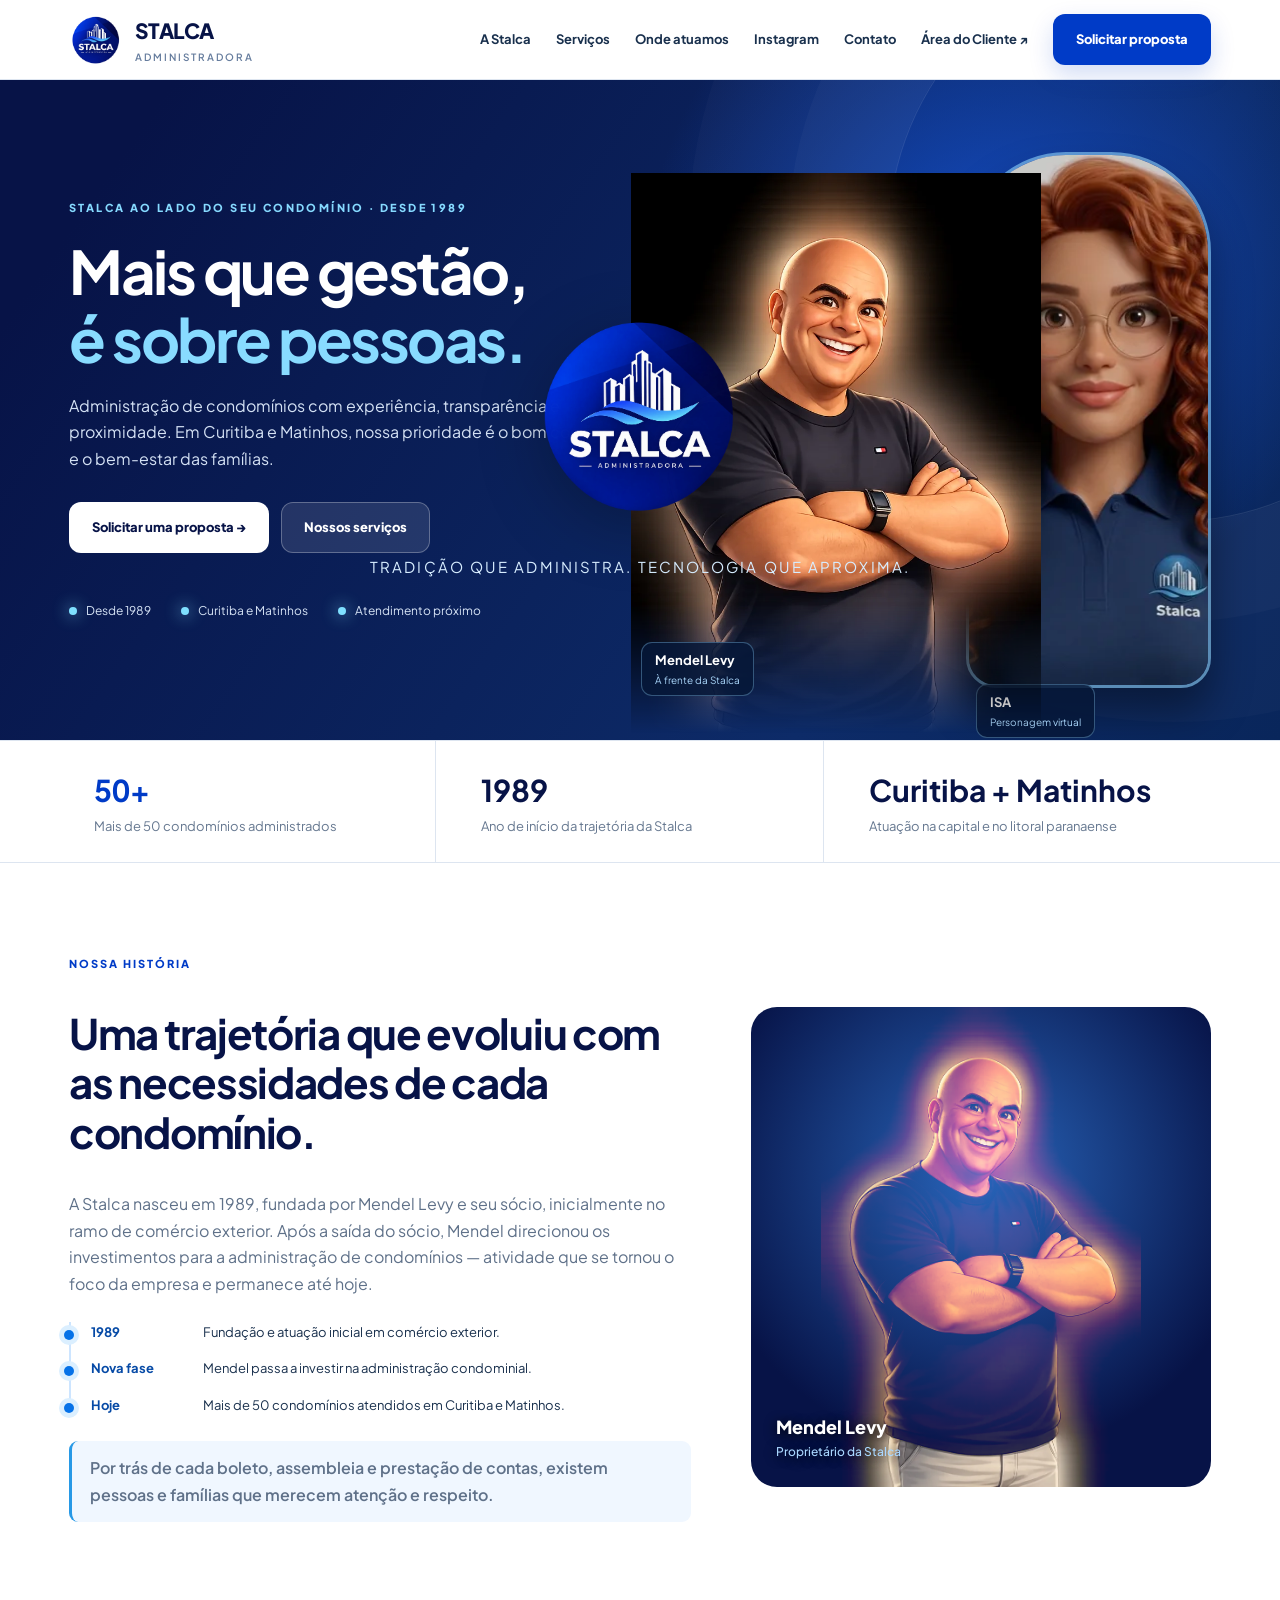
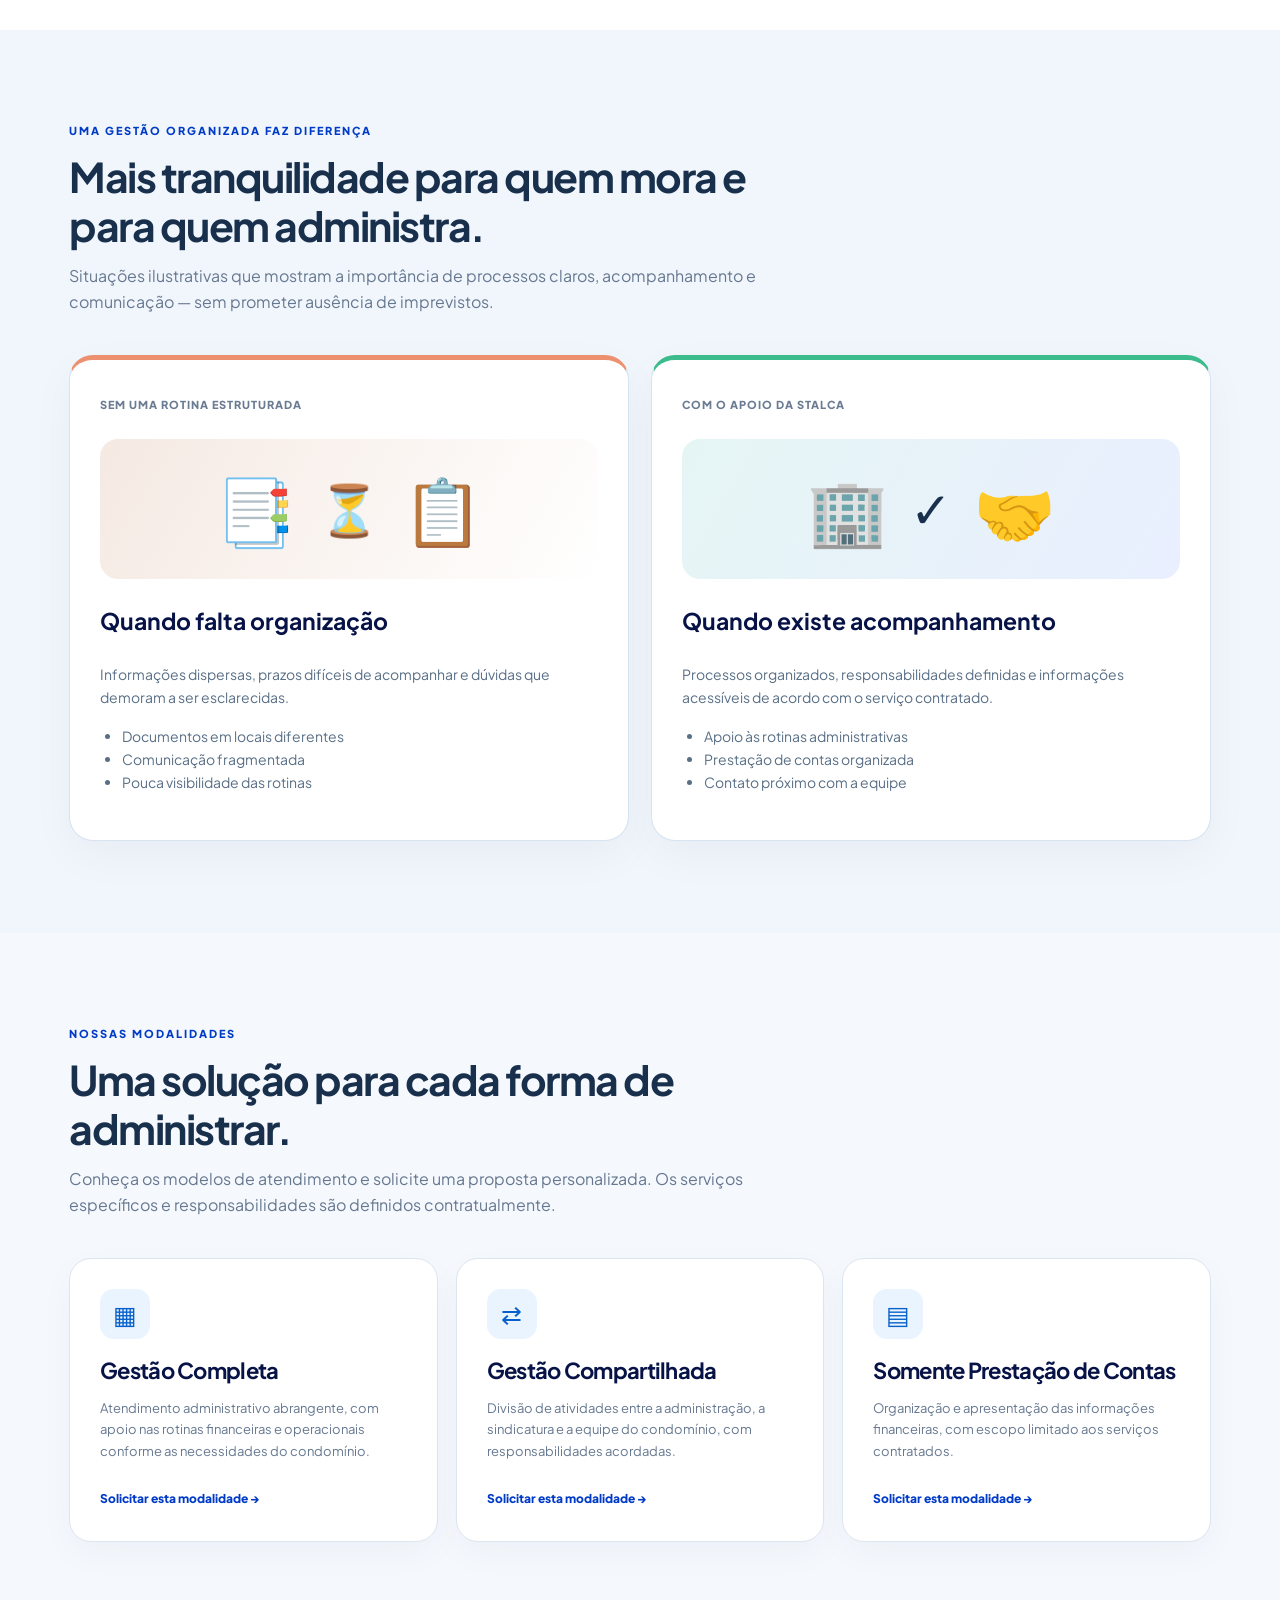
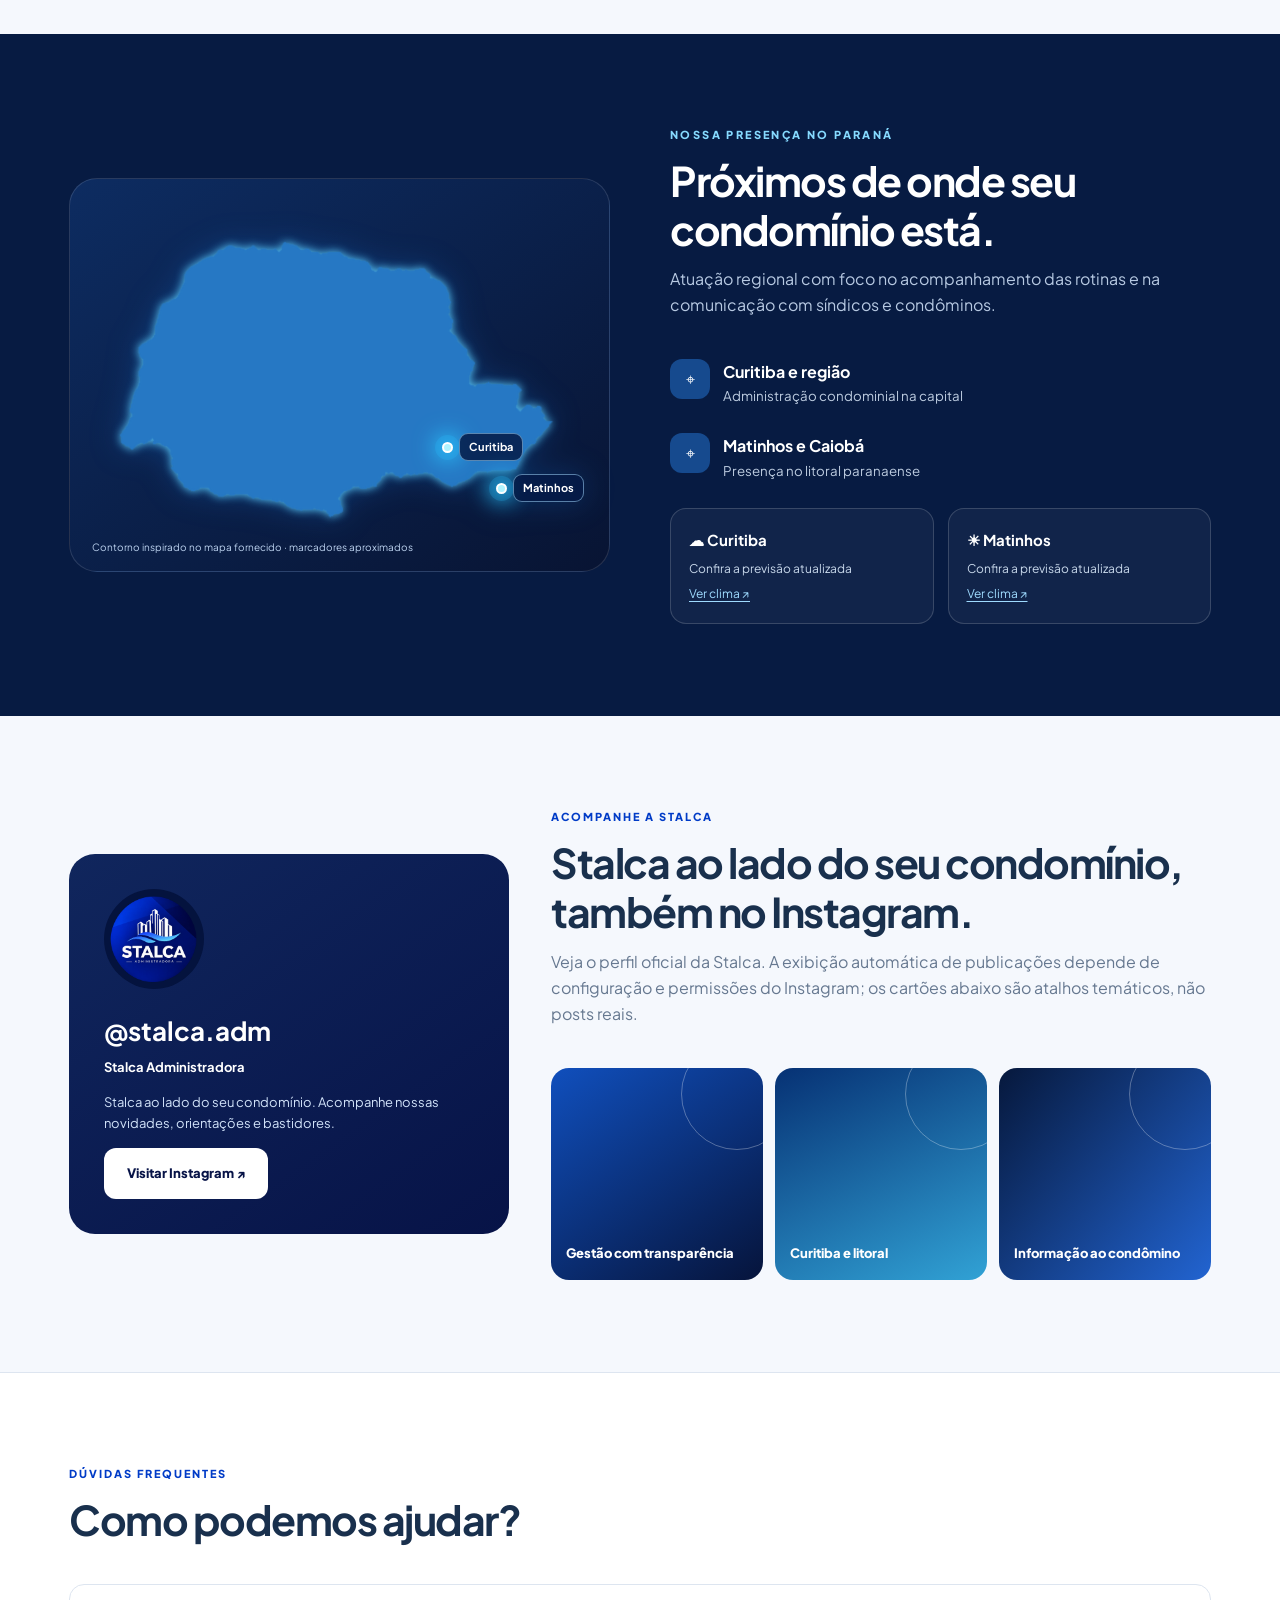
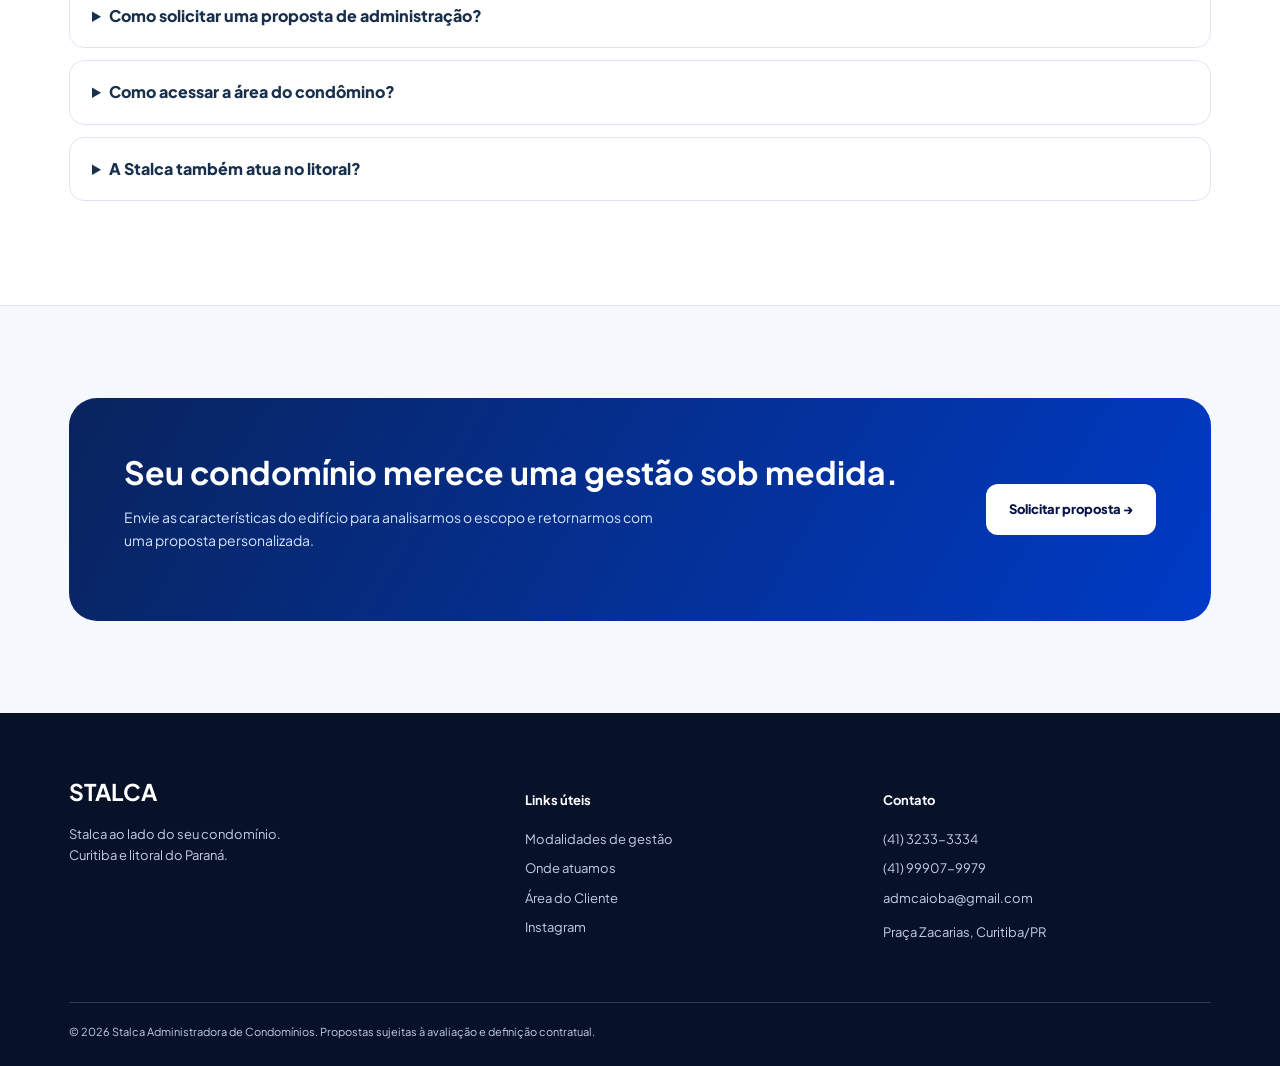
==== commit e4543153: "Add files via upload" ====
--- a/index.html
+++ b/index.html
@@ -9,19 +9,24 @@
 <link rel="stylesheet" href="stalca-intro.css"><script src="stalca-intro.js" defer></script>
 <style>
 :root{--navy:#071347;--deep:#091b3d;--blue:#003bc7;--sky:#37a7ff;--ice:#84daff;--text:#19304d;--muted:#667890;--border:#dde5f0;--background:#f5f8fd;--white:#fff}*{box-sizing:border-box}html{scroll-behavior:smooth}body{margin:0;background:var(--background);font-family:'Plus Jakarta Sans',sans-serif;color:var(--text);line-height:1.65}a{color:inherit;text-decoration:none}button,input,textarea,select{font:inherit}button{cursor:pointer}img{max-width:100%}.wrap{max-width:1190px;margin:auto;padding:0 24px}header{height:80px;background:rgba(255,255,255,.95);backdrop-filter:blur(14px);border-bottom:1px solid var(--border);position:sticky;top:0;z-index:70}.header-inner{height:100%;display:flex;align-items:center;justify-content:space-between;gap:20px}.brand{display:flex;align-items:center;gap:12px;font-weight:800;color:var(--navy);font-size:21px;letter-spacing:-.6px}.brand img{width:54px;height:54px;object-fit:contain}.brand small{display:block;font-weight:600;font-size:10px;letter-spacing:2px;color:#657c9d}.nav{display:flex;align-items:center;gap:25px;font-size:13px;font-weight:700}.nav a:hover{color:var(--blue)}.btn{display:inline-flex;align-items:center;justify-content:center;gap:9px;padding:14px 22px;border-radius:12px;border:1px solid transparent;font-size:13px;font-weight:800;transition:.2s}.btn:hover{transform:translateY(-2px)}.btn-primary{background:var(--blue);color:#fff;box-shadow:0 10px 25px rgba(0,59,199,.18)}.btn-light{background:#fff;color:var(--navy)}.btn-outline{border-color:#cbd8ec;background:transparent;color:var(--text)}.btn-ghost{background:rgba(255,255,255,.11);border-color:rgba(255,255,255,.28);color:white}.hamburger{display:none;border:0;background:transparent;font-size:26px;color:var(--navy)}.hero{background:radial-gradient(circle at 78% 29%,#144cc3 0%,transparent 32%),linear-gradient(125deg,#071347 10%,#0d2b68 72%,#09265b);color:#fff;position:relative;overflow:hidden}.hero:before{content:'';position:absolute;width:570px;height:570px;border-radius:50%;border:1px solid #ffffff1c;right:-180px;top:-130px;box-shadow:0 0 0 100px #ffffff06,0 0 0 200px #ffffff05}.hero-grid{display:grid;grid-template-columns:1.1fr .9fr;min-height:620px;align-items:center;gap:40px;position:relative}.eyebrow{font-size:11px;letter-spacing:2.4px;font-weight:800;text-transform:uppercase;color:#86daff}.hero h1{font-size:clamp(37px,4.7vw,66px);line-height:1.13;letter-spacing:-2.5px;margin:20px 0}.hero h1 em{font-style:normal;color:#88dbff}.hero p{font-size:16px;max-width:590px;color:#d4e1f4;margin-bottom:30px}.actions{display:flex;gap:12px;flex-wrap:wrap}.hero-visual{position:relative;display:grid;place-items:center}.hero-visual img{width:min(100%,435px);filter:drop-shadow(0 30px 42px rgba(0,0,0,.32));animation:float 7s ease-in-out infinite}.orbit{position:absolute;border:1px solid #ffffff2d;border-radius:50%;width:460px;height:460px}.orbit.two{width:540px;height:540px;border-color:#ffffff10}.kicker{display:flex;gap:30px;margin-top:48px;flex-wrap:wrap;font-size:12px;color:#d6e3f5}.kicker span{display:flex;gap:9px;align-items:center}.dot{width:8px;height:8px;background:#7fe0ff;border-radius:50%;box-shadow:0 0 16px #7fe0ff}.section{padding:92px 0}.section-head{max-width:700px;margin-bottom:40px}.section-head h2{font-size:clamp(29px,3.2vw,42px);letter-spacing:-1.5px;line-height:1.2;margin:12px 0}.section-head p{color:var(--muted);margin:0}.tag{color:var(--blue);font-size:11px;font-weight:800;letter-spacing:2px;text-transform:uppercase}.cards{display:grid;grid-template-columns:repeat(3,1fr);gap:18px}.card{background:#fff;border:1px solid var(--border);border-radius:22px;padding:30px;box-shadow:0 12px 35px rgba(15,44,86,.035);transition:.25s}.card:hover{transform:translateY(-5px);border-color:#9fc8f9}.card h3{font-size:22px;line-height:1.3;letter-spacing:-.7px;color:var(--navy);margin:17px 0 12px}.card p{font-size:13px;color:var(--muted)}.card .icon{display:grid;place-items:center;width:50px;height:50px;border-radius:14px;color:#0861cb;font-size:25px;background:#e9f4ff}.card a{display:inline-block;margin-top:14px;color:var(--blue);font-weight:800;font-size:12px}.band{background:white;border-top:1px solid var(--border);border-bottom:1px solid var(--border)}.stats{display:grid;grid-template-columns:repeat(3,1fr);gap:20px}.stat{padding:25px;border-right:1px solid var(--border)}.stat:last-child{border:0}.stat strong{font-size:30px;color:var(--navy)}.stat div{font-size:13px;color:var(--muted)}.region{background:#071b42;color:#fff}.region .section-head p{color:#b7c9e2}.region-layout{display:grid;grid-template-columns:1fr 1fr;gap:60px;align-items:center}.map-card{background:linear-gradient(145deg,#0d2c61,#081433);border:1px solid #ffffff20;border-radius:28px;padding:25px;min-height:390px;display:grid;place-items:center;position:relative}.map-card svg{width:min(100%,430px);height:auto}.map-pulse{transform-origin:center;animation:pulse 2.3s infinite}.location{display:flex;align-items:flex-start;gap:13px;margin:26px 0}.pin{background:#164a8e;width:40px;height:40px;display:grid;place-items:center;border-radius:12px;flex-shrink:0}.location strong{display:block}.location small{display:block;color:#bdcce0}.weather-grid{display:grid;grid-template-columns:1fr 1fr;gap:14px;margin-top:26px}.weather{border:1px solid #ffffff2a;border-radius:16px;padding:18px;background:#ffffff0b}.weather strong{font-size:15px}.weather span{display:block;color:#c8d8eb;font-size:12px;margin-top:6px}.weather a{text-decoration:underline;text-underline-offset:3px;color:#9fdbff;font-size:12px}.instagram{display:grid;grid-template-columns:.8fr 1.2fr;gap:42px;align-items:center}.ig-profile{background:linear-gradient(145deg,#10265d,#071347);border-radius:26px;color:white;padding:35px}.ig-avatar{border-radius:100%;width:100px;height:100px;object-fit:contain;background:#04133e}.ig-profile h3{font-size:26px;margin:14px 0 4px}.ig-profile p{font-size:13px;color:#d2e3fa}.ig-posts{display:grid;grid-template-columns:repeat(3,1fr);gap:12px}.post{aspect-ratio:1;border-radius:18px;padding:15px;display:flex;align-items:end;background:linear-gradient(145deg,#104fbd,#06143b);color:white;position:relative;overflow:hidden;font-size:13px;font-weight:800}.post:nth-child(2){background:linear-gradient(155deg,#063174,#31a2d5)}.post:nth-child(3){background:linear-gradient(130deg,#06183c,#2264d1)}.post:before{content:'';position:absolute;right:-30px;top:-30px;width:110px;height:110px;border:1px solid #ffffff4c;border-radius:100%}.post span{z-index:1}.faq-item{background:#fff;border:1px solid var(--border);border-radius:15px;padding:18px 22px;margin:12px 0}.faq-item summary{cursor:pointer;font-weight:800}.faq-item p{color:var(--muted);font-size:13px}.cta{background:linear-gradient(120deg,#09245d,#003bc7);border-radius:28px;padding:55px;color:white;display:flex;gap:25px;align-items:center;justify-content:space-between}.cta h2{font-size:32px;margin:0 0 12px;line-height:1.2}.cta p{max-width:550px;color:#d2e4ff;font-size:14px}footer{background:#071229;color:#c1d0e5;padding:60px 0 25px;font-size:13px}.footer-grid{display:grid;grid-template-columns:1.3fr 1fr 1fr;gap:30px}.footer-grid h4{color:#fff}.footer-grid a{display:block;margin:8px 0}.footnote{margin-top:45px;padding-top:20px;border-top:1px solid #ffffff2b;font-size:11px}.modal{border:0;border-radius:24px;padding:0;width:min(760px,calc(100% - 20px));max-height:min(92vh,920px);box-shadow:0 30px 100px #0007}.modal::backdrop{background:#061226c7;backdrop-filter:blur(4px)}.modal-head{padding:24px 30px;background:var(--navy);color:white;display:flex;align-items:center;justify-content:space-between}.modal-head h2{margin:0;font-size:22px}.close{background:transparent;border:0;color:white;font-size:28px}.form-body{padding:26px 30px;overflow:auto;max-height:calc(92vh - 145px)}.fields{display:grid;grid-template-columns:1fr 1fr;gap:15px}.field{display:flex;flex-direction:column;gap:6px}.field.full{grid-column:1/-1}.field label{font-size:12px;font-weight:800}.field input,.field select,.field textarea{width:100%;border:1px solid #cdd8e8;border-radius:10px;padding:12px;background:white;color:var(--text);min-width:0}.field input:focus,.field select:focus,.field textarea:focus{outline:2px solid #79b7ff}.form-title{font-weight:800;color:var(--navy);margin:25px 0 13px;border-bottom:1px solid #e1e8f1;padding-bottom:7px}.form-title:first-child{margin-top:0}.form-actions{display:flex;flex-wrap:wrap;gap:10px;align-items:center;margin-top:24px}.notice{font-size:11px;color:#64758b}.skip{position:absolute;left:-9999px}.skip:focus{left:12px;top:12px;z-index:900;background:white;padding:10px}.reveal{opacity:0;transform:translateY(22px);transition:opacity .7s,transform .7s}.reveal.visible{opacity:1;transform:none}@keyframes float{50%{transform:translateY(-12px)}}@keyframes pulse{50%{opacity:.35;transform:scale(1.45)}}@media(max-width:950px){.nav{gap:12px}.nav a{font-size:11px}.hero-grid{gap:10px}.orbit{display:none}}@media(max-width:760px){header{height:70px}.brand img{width:45px;height:45px}.hamburger{display:block}.nav{display:none;position:absolute;top:70px;left:0;right:0;background:white;padding:18px 24px;box-shadow:0 20px 25px #0002;flex-direction:column;align-items:flex-start;gap:16px}.nav.open{display:flex}.nav a{font-size:14px}.hero-grid,.region-layout,.instagram{grid-template-columns:1fr}.hero-grid{padding-top:65px;padding-bottom:50px}.hero-visual{margin-top:10px}.hero-visual img{max-width:245px}.kicker{margin-top:25px}.section{padding:65px 0}.cards,.stats{grid-template-columns:1fr}.stat{border-right:0;border-bottom:1px solid var(--border)}.weather-grid{grid-template-columns:1fr 1fr}.ig-posts{gap:6px}.post{border-radius:11px;font-size:10px;padding:8px}.cta{display:block;padding:30px}.footer-grid{grid-template-columns:1fr}.fields{grid-template-columns:1fr}.form-body{padding:20px}.modal-head{padding:20px}}@media(prefers-reduced-motion:reduce){*,*:before,*:after{animation:none!important;scroll-behavior:auto!important;transition:none!important}.reveal{opacity:1;transform:none}}
+
+/* V2 — identidade visual, história, contador e mapa */
+.hero-grid{grid-template-columns:1fr 1.06fr;min-height:660px;gap:15px}.hero-team{align-self:end;display:flex;justify-content:center;align-items:flex-end;position:relative;min-height:580px}.hero-team figure{margin:0;position:relative}.mendel-figure{width:72%;max-width:420px;z-index:2}.mendel-figure>img{width:100%;height:560px;object-fit:cover;object-position:center top;-webkit-mask-image:linear-gradient(#000 77%,transparent 100%);mask-image:linear-gradient(#000 77%,transparent 100%);filter:drop-shadow(0 18px 30px #0006)}.isa-figure{width:43%;max-width:265px;margin-left:-13%!important;z-index:1;padding-bottom:45px}.isa-figure>img{width:100%;aspect-ratio:4/5;object-fit:cover;object-position:center;border-radius:100px 100px 30px 30px;border:3px solid #9ce1ff88;box-shadow:0 25px 40px #0006}.hero-team figcaption{position:absolute;bottom:44px;left:10px;padding:7px 13px;border-radius:11px;background:#061839d9;color:white;border:1px solid #8fd5ff55;font-size:12px}.hero-team figcaption strong{display:block;font-size:13px}.hero-team figcaption small{display:block;color:#abd7fb}.isa-figure figcaption{bottom:2px}.stat .counter{font-variant-numeric:tabular-nums;color:#003bc7}.story-section{background:#fff}.story-layout{display:grid;grid-template-columns:1.15fr .85fr;gap:60px;align-items:center}.story-copy h2{font-size:clamp(28px,3.4vw,42px);line-height:1.18;color:#071347;letter-spacing:-1.3px}.story-copy p{color:#5f7189}.timeline{display:grid;gap:15px;border-left:2px solid #cde5ff;padding-left:20px;margin:25px 0}.timeline>div{display:grid;grid-template-columns:100px 1fr;gap:12px;position:relative;font-size:13px}.timeline>div:before{content:'';position:absolute;left:-27px;top:8px;width:10px;height:10px;border-radius:50%;background:#0672e8;box-shadow:0 0 0 5px #dbefff}.timeline b{color:#064aa6}.story-note{padding:14px 18px;background:#f0f7ff;border-left:3px solid #2799e6;border-radius:9px;font-weight:600}.story-visual{min-height:410px;background:radial-gradient(circle at 50% 35%,#2865bb 0%,#071347 73%);border-radius:26px;position:relative;overflow:hidden;display:flex;justify-content:center;align-items:flex-end}.story-visual img{max-height:480px;width:auto;object-fit:contain;mix-blend-mode:lighten}.story-sign{position:absolute;bottom:25px;left:25px;color:white;font-weight:800;font-size:18px;text-shadow:0 2px 12px #000}.story-sign small{display:block;font-size:12px;font-weight:500;color:#a9d7ff}.compare-section{background:#f1f6fc}.compare-grid{display:grid;grid-template-columns:repeat(2,minmax(0,1fr));gap:22px}.compare-box{background:#fff;border:1px solid #d6e3f1;border-radius:24px;padding:30px;box-shadow:0 15px 45px #10234b0a}.compare-before{border-top:5px solid #ed906f}.compare-after{border-top:5px solid #3cbb8d}.compare-badge{font-size:11px;font-weight:800;letter-spacing:1px;color:#6a7b92}.compare-illustration{font-size:65px;min-height:140px;display:flex;align-items:center;justify-content:center;gap:22px;background:linear-gradient(120deg,#f5e9e2,#fff);border-radius:18px;margin:22px 0}.compare-illustration span{font-size:50px}.compare-after .compare-illustration{background:linear-gradient(120deg,#e5f5f4,#e9efff)}.compare-box h3{font-size:23px;color:#071347}.compare-box p,.compare-box li{color:#596f86;font-size:14px}.compare-box ul{padding-left:22px}.parana-visual{width:100%;max-width:490px;aspect-ratio:448/307;position:relative;filter:drop-shadow(0 0 15px #126ac755)}.parana-visual>img{width:100%;height:100%;object-fit:contain;filter:drop-shadow(0 0 5px #5dcfff)}.map-marker{position:absolute;display:flex;align-items:center;gap:6px;color:#fff;white-space:nowrap;font-size:12px;z-index:4}.map-marker i{width:11px;height:11px;border-radius:50%;background:#b0f4ff;border:2px solid white;box-shadow:0 0 0 7px #26bcff36,0 0 22px 7px #2bc9ff;animation:markerGlow 2.3s infinite}.map-marker b{background:#051b47d9;border:1px solid #a4dafe88;padding:4px 9px;border-radius:9px;font-size:11px}.map-marker.curitiba{left:71%;top:67%}.map-marker.matinhos{left:82%;top:79%}@keyframes markerGlow{50%{box-shadow:0 0 0 12px #26bcff0a,0 0 28px 10px #2bc9ff}}@media(max-width:900px){.hero-grid{grid-template-columns:1fr}.hero-team{min-height:390px}.mendel-figure>img{height:390px}.isa-figure{padding-bottom:20px}.story-layout{grid-template-columns:1fr}.story-visual{min-height:280px;max-height:420px}.compare-grid{grid-template-columns:1fr}}@media(max-width:600px){.hero-team{min-height:280px}.mendel-figure>img{height:320px}.mendel-figure{width:65%}.isa-figure{width:40%}.hero-team figcaption{bottom:20px;font-size:10px}.hero h1{font-size:38px}.timeline>div{grid-template-columns:75px 1fr}.compare-illustration{font-size:44px;min-height:100px}.map-marker b{font-size:9px;padding:2px 4px}.map-marker.curitiba{left:68%;top:65%}.map-marker.matinhos{left:80%;top:80%}}@media(prefers-reduced-motion:reduce){.map-marker i{animation:none}}
 </style>
 </head>
 <body>
 <a href="#conteudo" class="skip">Ir ao conteúdo</a>
 <header><div class="wrap header-inner"><a href="#inicio" class="brand"><img src="stalca-logo-nova.webp" alt="Logo da Stalca"><span>STALCA<small>ADMINISTRADORA</small></span></a><button id="menuBtn" class="hamburger" aria-label="Abrir menu" aria-expanded="false">☰</button><nav id="nav" class="nav" aria-label="Navegação principal"><a href="#historia">A Stalca</a><a href="#servicos">Serviços</a><a href="#atuacao">Onde atuamos</a><a href="#instagram">Instagram</a><a href="#contato">Contato</a><a href="https://www.sgconline.com.br/" target="_blank" rel="noopener">Área do Cliente ↗</a><button class="btn btn-primary open-proposal">Solicitar proposta</button></nav></div></header>
-<main id="conteudo"><section class="hero" id="inicio"><div class="wrap hero-grid"><div><div class="eyebrow">Desde 1989 • Curitiba e Litoral do Paraná</div><h1>Tradição que administra.<br><em>Tecnologia que aproxima.</em></h1><p>Administração condominial com experiência, responsabilidade e atendimento próximo. Soluções de gestão adequadas à realidade de cada condomínio.</p><div class="actions"><button class="btn btn-light open-proposal">Solicitar uma proposta →</button><a class="btn btn-ghost" href="#servicos">Conhecer modalidades</a></div><div class="kicker"><span><i class="dot"></i>Gestão com responsabilidade</span><span><i class="dot"></i>Curitiba e Matinhos</span><span><i class="dot"></i>Atendimento humano</span></div></div><div class="hero-visual"><div class="orbit"></div><div class="orbit two"></div><img src="stalca-logo-nova.webp" alt="Símbolo da Stalca: edifícios e ondas"></div></div></section>
-<section class="band" id="historia"><div class="wrap stats"><div class="stat"><strong>1989</strong><div>Início da trajetória da Stalca</div></div><div class="stat"><strong>Curitiba</strong><div>Atuação na capital paranaense</div></div><div class="stat"><strong>Matinhos</strong><div>Atuação no litoral do Paraná</div></div></div></section>
+<main id="conteudo"><section class="hero" id="inicio"><div class="wrap hero-grid"><div><div class="eyebrow">STALCA AO LADO DO SEU CONDOMÍNIO · DESDE 1989</div><h1>Mais que gestão,<br><em>é sobre pessoas.</em></h1><p>Administração de condomínios com experiência, transparência e proximidade. Em Curitiba e Matinhos, nossa prioridade é o bom convívio e o bem-estar das famílias.</p><div class="actions"><button class="btn btn-light open-proposal">Solicitar uma proposta →</button><a class="btn btn-ghost" href="#servicos">Nossos serviços</a></div><div class="kicker"><span><i class="dot"></i>Desde 1989</span><span><i class="dot"></i>Curitiba e Matinhos</span><span><i class="dot"></i>Atendimento próximo</span></div></div><div class="hero-team"><figure class="mendel-figure"><img src="mendel-ilustrado.webp" alt="Ilustração de Mendel Levy, proprietário da Stalca" width="760" height="1100" loading="eager"><figcaption><strong>Mendel Levy</strong><small>À frente da Stalca</small></figcaption></figure><figure class="isa-figure"><img src="isa-stalca.webp" alt="ISA, personagem virtual da Stalca, de cabelos ruivos cacheados, óculos e uniforme azul" width="750" height="536" loading="lazy"><figcaption><strong>ISA</strong><small>Personagem virtual</small></figcaption></figure></div></div></section>
+<section class="band" id="historia"><div class="wrap stats"><div class="stat"><strong class="counter" data-target="50" aria-label="Mais de 50 condomínios administrados">50+</strong><div>Mais de 50 condomínios administrados</div></div><div class="stat"><strong>1989</strong><div>Ano de início da trajetória da Stalca</div></div><div class="stat"><strong>Curitiba + Matinhos</strong><div>Atuação na capital e no litoral paranaense</div></div></div></section>
+<section class="section story-section"><div class="wrap story-layout"><div class="story-copy reveal"><div class="tag">NOSSA HISTÓRIA</div><h2>Uma trajetória que evoluiu com as necessidades de cada condomínio.</h2><p>A Stalca nasceu em 1989, fundada por Mendel Levy e seu sócio, inicialmente no ramo de comércio exterior. Após a saída do sócio, Mendel direcionou os investimentos para a administração de condomínios — atividade que se tornou o foco da empresa e permanece até hoje.</p><div class="timeline"><div><b>1989</b><span>Fundação e atuação inicial em comércio exterior.</span></div><div><b>Nova fase</b><span>Mendel passa a investir na administração condominial.</span></div><div><b>Hoje</b><span>Mais de 50 condomínios atendidos em Curitiba e Matinhos.</span></div></div><p class="story-note">Por trás de cada boleto, assembleia e prestação de contas, existem pessoas e famílias que merecem atenção e respeito.</p></div><div class="story-visual reveal"><img src="mendel-ilustrado.webp" loading="lazy" alt="Mendel Levy em ilustração 3D"/><div class="story-sign">Mendel Levy <small>Proprietário da Stalca</small></div></div></div></section>
+<section class="section compare-section" id="diferenca"><div class="wrap"><div class="section-head reveal"><div class="tag">UMA GESTÃO ORGANIZADA FAZ DIFERENÇA</div><h2>Mais tranquilidade para quem mora e para quem administra.</h2><p>Situações ilustrativas que mostram a importância de processos claros, acompanhamento e comunicação — sem prometer ausência de imprevistos.</p></div><div class="compare-grid"><article class="compare-box compare-before reveal"><span class="compare-badge">SEM UMA ROTINA ESTRUTURADA</span><div class="compare-illustration" aria-hidden="true">📑 <span>⏳</span> 📋</div><h3>Quando falta organização</h3><p>Informações dispersas, prazos difíceis de acompanhar e dúvidas que demoram a ser esclarecidas.</p><ul><li>Documentos em locais diferentes</li><li>Comunicação fragmentada</li><li>Pouca visibilidade das rotinas</li></ul></article><article class="compare-box compare-after reveal"><span class="compare-badge">COM O APOIO DA STALCA</span><div class="compare-illustration" aria-hidden="true">🏢 <span>✓</span> 🤝</div><h3>Quando existe acompanhamento</h3><p>Processos organizados, responsabilidades definidas e informações acessíveis de acordo com o serviço contratado.</p><ul><li>Apoio às rotinas administrativas</li><li>Prestação de contas organizada</li><li>Contato próximo com a equipe</li></ul></article></div></div></section>
 <section class="section" id="servicos"><div class="wrap"><div class="section-head reveal"><div class="tag">Nossas modalidades</div><h2>Uma solução para cada forma de administrar.</h2><p>Conheça os modelos de atendimento e solicite uma proposta personalizada. Os serviços específicos e responsabilidades são definidos contratualmente.</p></div><div class="cards"><article class="card reveal"><div class="icon">▦</div><h3>Gestão Completa</h3><p>Atendimento administrativo abrangente, com apoio nas rotinas financeiras e operacionais conforme as necessidades do condomínio.</p><a href="#proposta" class="plan-link" data-plan="Gestão Completa">Solicitar esta modalidade →</a></article><article class="card reveal"><div class="icon">⇄</div><h3>Gestão Compartilhada</h3><p>Divisão de atividades entre a administração, a sindicatura e a equipe do condomínio, com responsabilidades acordadas.</p><a href="#proposta" class="plan-link" data-plan="Gestão Compartilhada">Solicitar esta modalidade →</a></article><article class="card reveal"><div class="icon">▤</div><h3>Somente Prestação de Contas</h3><p>Organização e apresentação das informações financeiras, com escopo limitado aos serviços contratados.</p><a href="#proposta" class="plan-link" data-plan="Somente Prestação de Contas">Solicitar esta modalidade →</a></article></div></div></section>
-<section class="section region" id="atuacao"><div class="wrap region-layout"><div class="map-card reveal" aria-label="Representação estilizada do Paraná com Curitiba e Matinhos destacados"><svg viewBox="0 0 540 410" role="img" aria-labelledby="mapTitle"><title id="mapTitle">Mapa ilustrativo do Paraná</title><defs><linearGradient id="pg" x1="0" y1="0" x2="1" y2="1"><stop stop-color="#2763b1"/><stop offset="1" stop-color="#10376f"/></linearGradient><filter id="glow"><feGaussianBlur stdDeviation="8"/></filter></defs><path d="M102 119 L157 76 L215 85 L258 47 L323 69 L355 54 L409 107 L455 119 L448 168 L492 202 L455 260 L412 277 L397 340 L334 367 L275 347 L221 368 L167 326 L107 332 L84 274 L50 242 L73 187 Z" fill="url(#pg)" stroke="#84daff" stroke-width="2.8"/><path d="M102 119 L157 76 L215 85 L258 47 L323 69 L355 54 L409 107 L455 119 L448 168 L492 202 L455 260 L412 277 L397 340 L334 367 L275 347 L221 368 L167 326 L107 332 L84 274 L50 242 L73 187 Z" fill="none" stroke="#7ab7ee" stroke-dasharray="5 9" stroke-width="9" opacity=".12"/><path d="M318 255 Q366 250 406 220" stroke="#85dfff" stroke-dasharray="5 7" fill="none" opacity=".6"/><circle cx="318" cy="255" r="22" fill="#4cbbff" opacity=".35" filter="url(#glow)"/><circle class="map-pulse" cx="318" cy="255" r="12" fill="#67d5ff" opacity=".4"/><circle cx="318" cy="255" r="6" fill="#b2edff"/><circle cx="406" cy="220" r="20" fill="#4cbbff" opacity=".3" filter="url(#glow)"/><circle class="map-pulse" cx="406" cy="220" r="11" fill="#67d5ff" opacity=".4"/><circle cx="406" cy="220" r="6" fill="#b2edff"/><text x="287" y="283" fill="white" font-size="17" font-weight="700">Curitiba</text><text x="413" y="199" fill="white" font-size="15" font-weight="700">Matinhos</text></svg><div style="position:absolute;bottom:16px;left:22px;color:#bcd2ef;font-size:10px">Mapa ilustrativo — não cartográfico</div></div><div><div class="eyebrow">Nossa presença no Paraná</div><div class="section-head"><h2>Próximos de onde seu condomínio está.</h2><p>Atuação regional com foco no acompanhamento das rotinas e na comunicação com síndicos e condôminos.</p></div><div class="location"><div class="pin">⌖</div><div><strong>Curitiba e região</strong><small>Administração condominial na capital</small></div></div><div class="location"><div class="pin">⌖</div><div><strong>Matinhos e Caiobá</strong><small>Presença no litoral paranaense</small></div></div><div class="weather-grid"><div class="weather"><strong>☁ Curitiba</strong><span>Confira a previsão atualizada</span><a href="https://www.google.com/search?q=clima+Curitiba" target="_blank" rel="noopener">Ver clima ↗</a></div><div class="weather"><strong>☀ Matinhos</strong><span>Confira a previsão atualizada</span><a href="https://www.google.com/search?q=clima+Matinhos+PR" target="_blank" rel="noopener">Ver clima ↗</a></div></div></div></div></section>
-<section class="section" id="instagram"><div class="wrap instagram"><div class="ig-profile reveal"><img class="ig-avatar" src="stalca-logo-nova.webp" alt="Marca da Stalca"><h3>@stalca.adm</h3><div style="font-weight:700;font-size:13px">Stalca Administradora</div><p>Informações sobre gestão condominial, novidades e bastidores da nossa atuação.</p><a class="btn btn-light" href="https://www.instagram.com/stalca.adm/" target="_blank" rel="noopener noreferrer">Visitar Instagram ↗</a></div><div><div class="section-head reveal"><div class="tag">Acompanhe a Stalca</div><h2>Informação e proximidade também nas redes.</h2><p>Conheça mais sobre nosso trabalho. Os cartões abaixo são temas editoriais ilustrativos — não publicações reais.</p></div><div class="ig-posts reveal"><a class="post" href="https://www.instagram.com/stalca.adm/" target="_blank" rel="noopener"><span>Gestão com transparência</span></a><a class="post" href="https://www.instagram.com/stalca.adm/" target="_blank" rel="noopener"><span>Curitiba e litoral</span></a><a class="post" href="https://www.instagram.com/stalca.adm/" target="_blank" rel="noopener"><span>Informação ao condômino</span></a></div></div></div></section>
+<section class="section region" id="atuacao"><div class="wrap region-layout"><div class="map-card reveal" aria-label="Representação estilizada do Paraná com Curitiba e Matinhos destacados"><div class="parana-visual" role="img" aria-label="Contorno do Paraná baseado na referência fornecida, com marcadores aproximados de Curitiba e Matinhos"><img src="parana-contorno.png" alt="" loading="lazy"><span class="map-marker curitiba" title="Curitiba"><i></i><b>Curitiba</b></span><span class="map-marker matinhos" title="Matinhos / Caiobá"><i></i><b>Matinhos</b></span></div><div style="position:absolute;bottom:16px;left:22px;color:#bcd2ef;font-size:10px">Contorno inspirado no mapa fornecido · marcadores aproximados</div></div><div><div class="eyebrow">Nossa presença no Paraná</div><div class="section-head"><h2>Próximos de onde seu condomínio está.</h2><p>Atuação regional com foco no acompanhamento das rotinas e na comunicação com síndicos e condôminos.</p></div><div class="location"><div class="pin">⌖</div><div><strong>Curitiba e região</strong><small>Administração condominial na capital</small></div></div><div class="location"><div class="pin">⌖</div><div><strong>Matinhos e Caiobá</strong><small>Presença no litoral paranaense</small></div></div><div class="weather-grid"><div class="weather"><strong>☁ Curitiba</strong><span>Confira a previsão atualizada</span><a href="https://www.google.com/search?q=clima+Curitiba" target="_blank" rel="noopener">Ver clima ↗</a></div><div class="weather"><strong>☀ Matinhos</strong><span>Confira a previsão atualizada</span><a href="https://www.google.com/search?q=clima+Matinhos+PR" target="_blank" rel="noopener">Ver clima ↗</a></div></div></div></div></section>
+<section class="section" id="instagram"><div class="wrap instagram"><div class="ig-profile reveal"><img class="ig-avatar" src="stalca-logo-nova.webp" alt="Marca da Stalca"><h3>@stalca.adm</h3><div style="font-weight:700;font-size:13px">Stalca Administradora</div><p>Stalca ao lado do seu condomínio. Acompanhe nossas novidades, orientações e bastidores.</p><a class="btn btn-light" href="https://www.instagram.com/stalca.adm/" target="_blank" rel="noopener noreferrer">Visitar Instagram ↗</a></div><div><div class="section-head reveal"><div class="tag">Acompanhe a Stalca</div><h2>Stalca ao lado do seu condomínio, também no Instagram.</h2><p>Veja o perfil oficial da Stalca. A exibição automática de publicações depende de configuração e permissões do Instagram; os cartões abaixo são atalhos temáticos, não posts reais.</p></div><div class="ig-posts reveal"><a class="post" href="https://www.instagram.com/stalca.adm/" target="_blank" rel="noopener"><span>Gestão com transparência</span></a><a class="post" href="https://www.instagram.com/stalca.adm/" target="_blank" rel="noopener"><span>Curitiba e litoral</span></a><a class="post" href="https://www.instagram.com/stalca.adm/" target="_blank" rel="noopener"><span>Informação ao condômino</span></a></div></div></div></section>
 <section class="section band" id="faq"><div class="wrap"><div class="section-head"><div class="tag">Dúvidas frequentes</div><h2>Como podemos ajudar?</h2></div><details class="faq-item"><summary>Como solicitar uma proposta de administração?</summary><p>Clique em “Solicitar proposta”, escolha a modalidade de gestão e preencha o checklist. Ao final, o WhatsApp será aberto com as respostas para você confirmar o envio.</p></details><details class="faq-item"><summary>Como acessar a área do condômino?</summary><p>Use o botão “Área do Cliente” no menu, que direciona ao sistema de gestão utilizado pela administradora.</p></details><details class="faq-item"><summary>A Stalca também atua no litoral?</summary><p>Sim. A atuação institucional inclui Curitiba e Matinhos, no litoral paranaense.</p></details></div></section>
 <section class="section" id="contato"><div class="wrap"><div class="cta"><div><h2>Seu condomínio merece uma gestão sob medida.</h2><p>Envie as características do edifício para analisarmos o escopo e retornarmos com uma proposta personalizada.</p></div><button class="btn btn-light open-proposal">Solicitar proposta →</button></div></div></section></main>
-<footer><div class="wrap"><div class="footer-grid"><div><strong style="font-size:23px;color:white">STALCA</strong><p>Administradora de Condomínios<br>Curitiba e litoral do Paraná.</p></div><div><h4>Links úteis</h4><a href="#servicos">Modalidades de gestão</a><a href="#atuacao">Onde atuamos</a><a href="https://www.sgconline.com.br/" target="_blank" rel="noopener">Área do Cliente</a><a href="https://www.instagram.com/stalca.adm/" target="_blank" rel="noopener">Instagram</a></div><div><h4>Contato</h4><a href="tel:+554132333334">(41) 3233-3334</a><a href="https://wa.me/5541999079979" target="_blank" rel="noopener">(41) 99907-9979</a><a href="mailto:admcaioba@gmail.com">admcaioba@gmail.com</a><p>Praça Zacarias, Curitiba/PR</p></div></div><div class="footnote">© <span id="year"></span> Stalca Administradora de Condomínios. Propostas sujeitas à avaliação e definição contratual.</div></div></footer>
+<footer><div class="wrap"><div class="footer-grid"><div><strong style="font-size:23px;color:white">STALCA</strong><p>Stalca ao lado do seu condomínio.<br>Curitiba e litoral do Paraná.</p></div><div><h4>Links úteis</h4><a href="#servicos">Modalidades de gestão</a><a href="#atuacao">Onde atuamos</a><a href="https://www.sgconline.com.br/" target="_blank" rel="noopener">Área do Cliente</a><a href="https://www.instagram.com/stalca.adm/" target="_blank" rel="noopener">Instagram</a></div><div><h4>Contato</h4><a href="tel:+554132333334">(41) 3233-3334</a><a href="https://wa.me/5541999079979" target="_blank" rel="noopener">(41) 99907-9979</a><a href="mailto:admcaioba@gmail.com">admcaioba@gmail.com</a><p>Praça Zacarias, Curitiba/PR</p></div></div><div class="footnote">© <span id="year"></span> Stalca Administradora de Condomínios. Propostas sujeitas à avaliação e definição contratual.</div></div></footer>
 <dialog class="modal" id="proposalDialog" aria-labelledby="proposalTitle"><div class="modal-head"><h2 id="proposalTitle">Solicitar proposta</h2><button class="close" id="closeProposal" aria-label="Fechar formulário">×</button></div><div class="form-body"><form id="proposalForm"><p class="notice">Preencha o que souber. Nos campos técnicos, “Não sei” é uma resposta válida. O envio será confirmado por você no WhatsApp.</p>
 <div class="form-title">01 · Contato e identificação</div><div class="fields"><div class="field"><label for="responsavel">Nome do responsável *</label><input required id="responsavel" name="responsavel" maxlength="120"></div><div class="field"><label for="telefone">WhatsApp para retorno *</label><input required id="telefone" name="telefone" type="tel" maxlength="22" placeholder="(41) 99999-9999"></div><div class="field"><label for="condominio">Nome do condomínio *</label><input required id="condominio" name="condominio" maxlength="150"></div><div class="field"><label for="cidade">Cidade *</label><input required id="cidade" name="cidade" maxlength="100"></div><div class="field full"><label for="endereco">Endereço / bairro</label><input id="endereco" name="endereco" maxlength="220"></div><div class="field"><label for="cnpj">CNPJ (opcional)</label><input id="cnpj" name="cnpj" maxlength="18" placeholder="00.000.000/0000-00"></div><div class="field"><label for="novo">Condomínio novo?</label><select id="novo" name="novo"><option>Não sei</option><option>Sim</option><option>Não</option></select></div></div>
 <div class="form-title">02 · Modalidade de gestão</div><div class="fields"><div class="field full"><label for="modalidade">Qual modalidade você deseja?</label><select id="modalidade" name="modalidade"><option>Ainda não sei</option><option>Gestão Completa</option><option>Gestão Compartilhada</option><option>Somente Prestação de Contas</option></select></div></div>
@@ -46,5 +51,9 @@
 form.addEventListener('submit',e=>{e.preventDefault();let msg=getMessage();if(!msg)return;const url='https://wa.me/5541999079979?text='+encodeURIComponent(msg);const win=window.open(url,'_blank','noopener,noreferrer');status.textContent=win?'O WhatsApp foi aberto. Confirme o envio da mensagem no aplicativo.':'Se a nova aba foi bloqueada, copie as respostas e envie manualmente para (41) 99907-9979.'});document.getElementById('copyProposal').addEventListener('click',async()=>{let msg=getMessage();if(!msg)return;try{await navigator.clipboard.writeText(msg);status.textContent='Respostas copiadas. Envie para o WhatsApp comercial.'}catch{status.textContent='Não foi possível copiar automaticamente. Verifique as permissões do navegador.'}});
 const items=document.querySelectorAll('.reveal');if('IntersectionObserver'in window){const obs=new IntersectionObserver(es=>es.forEach(e=>{if(e.isIntersecting){e.target.classList.add('visible');obs.unobserve(e.target)}}),{threshold:.12});items.forEach(i=>obs.observe(i))}else items.forEach(i=>i.classList.add('visible'));
 })();
+
+// Contador visual com valor final fixo, sem sugerir contagem de dados ao vivo.
+const counter=document.querySelector('.counter');
+if(counter){const paint=()=>{if(window.matchMedia('(prefers-reduced-motion: reduce)').matches){counter.textContent='50+';return;}const total=50;let startTime=null;const frame=t=>{if(startTime===null)startTime=t;const f=Math.min((t-startTime)/1700,1);const eased=1-Math.pow(1-f,3);counter.textContent=Math.floor(total*eased)+'+';if(f<1)requestAnimationFrame(frame);};requestAnimationFrame(frame);};if('IntersectionObserver' in window){const io=new IntersectionObserver(entries=>{if(entries[0].isIntersecting){io.disconnect();paint();}},{threshold:.5});io.observe(counter)}else paint();}
 </script>
 </body></html>
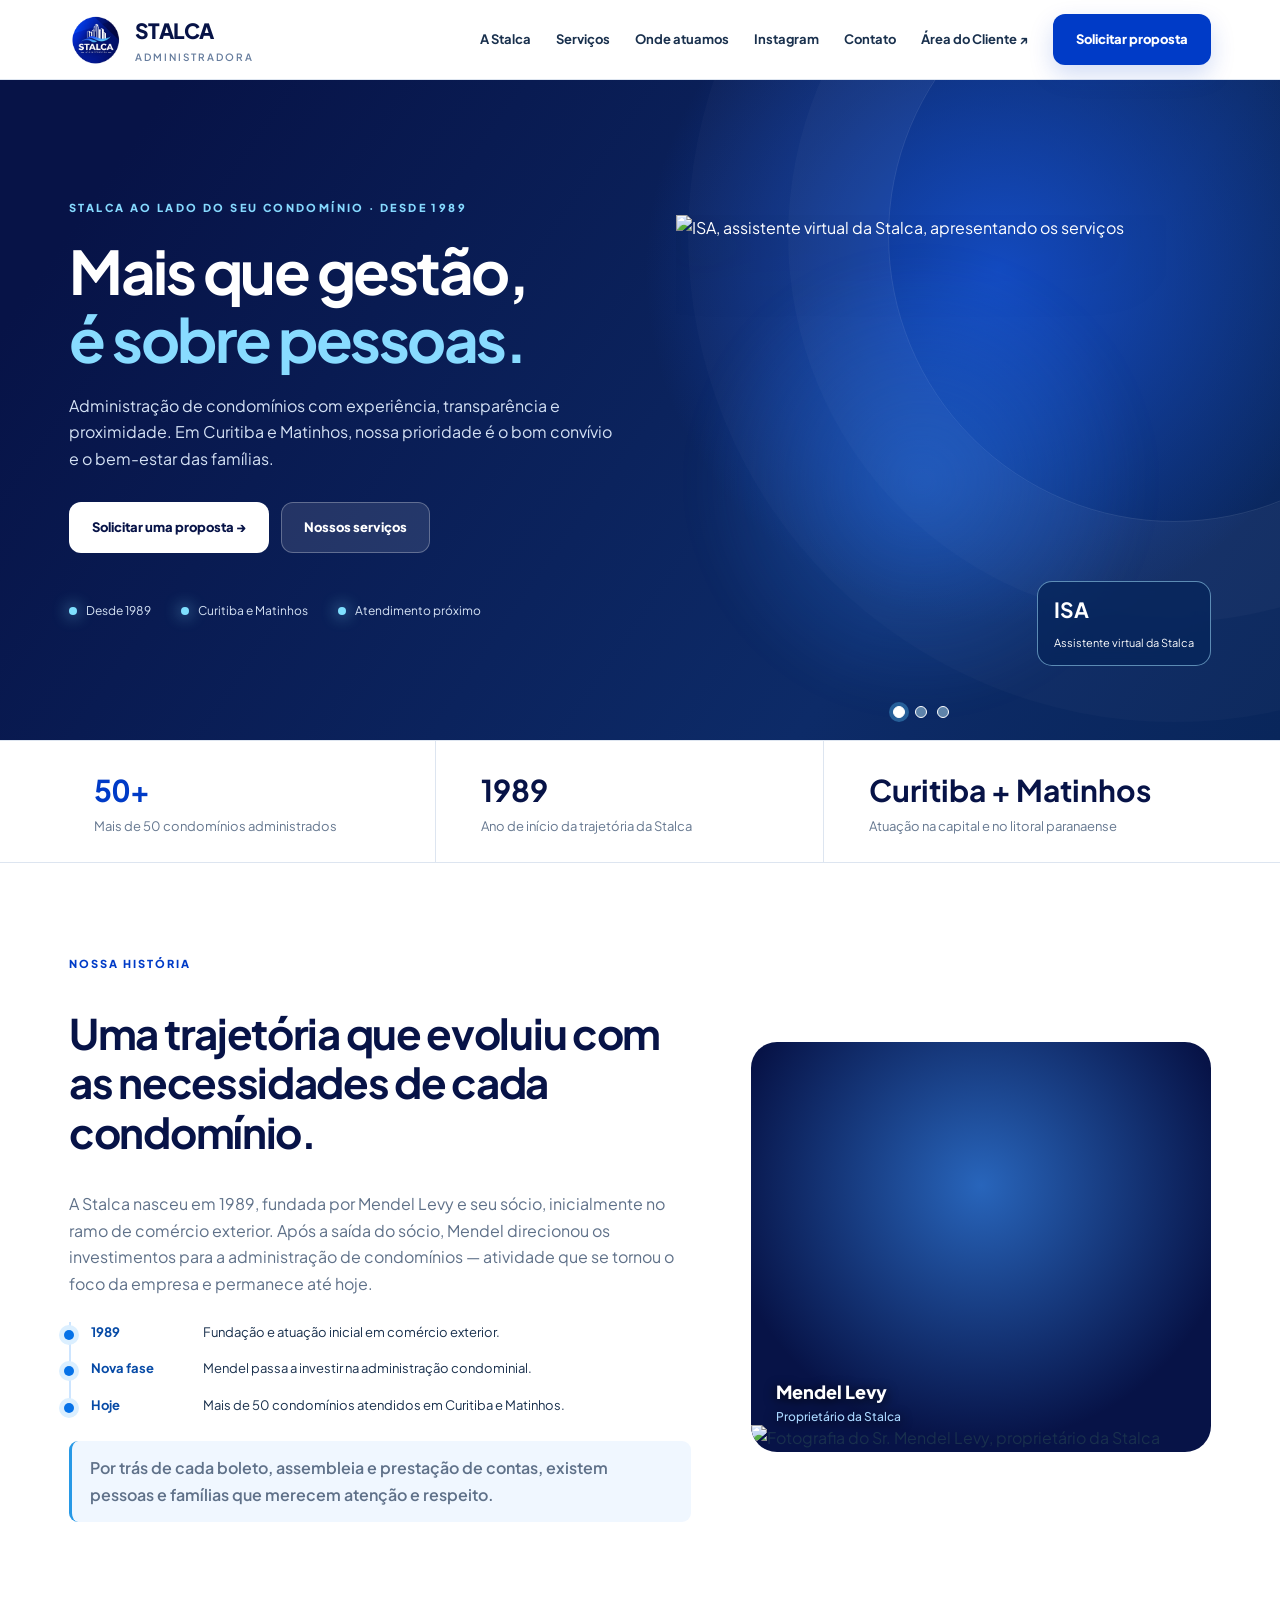
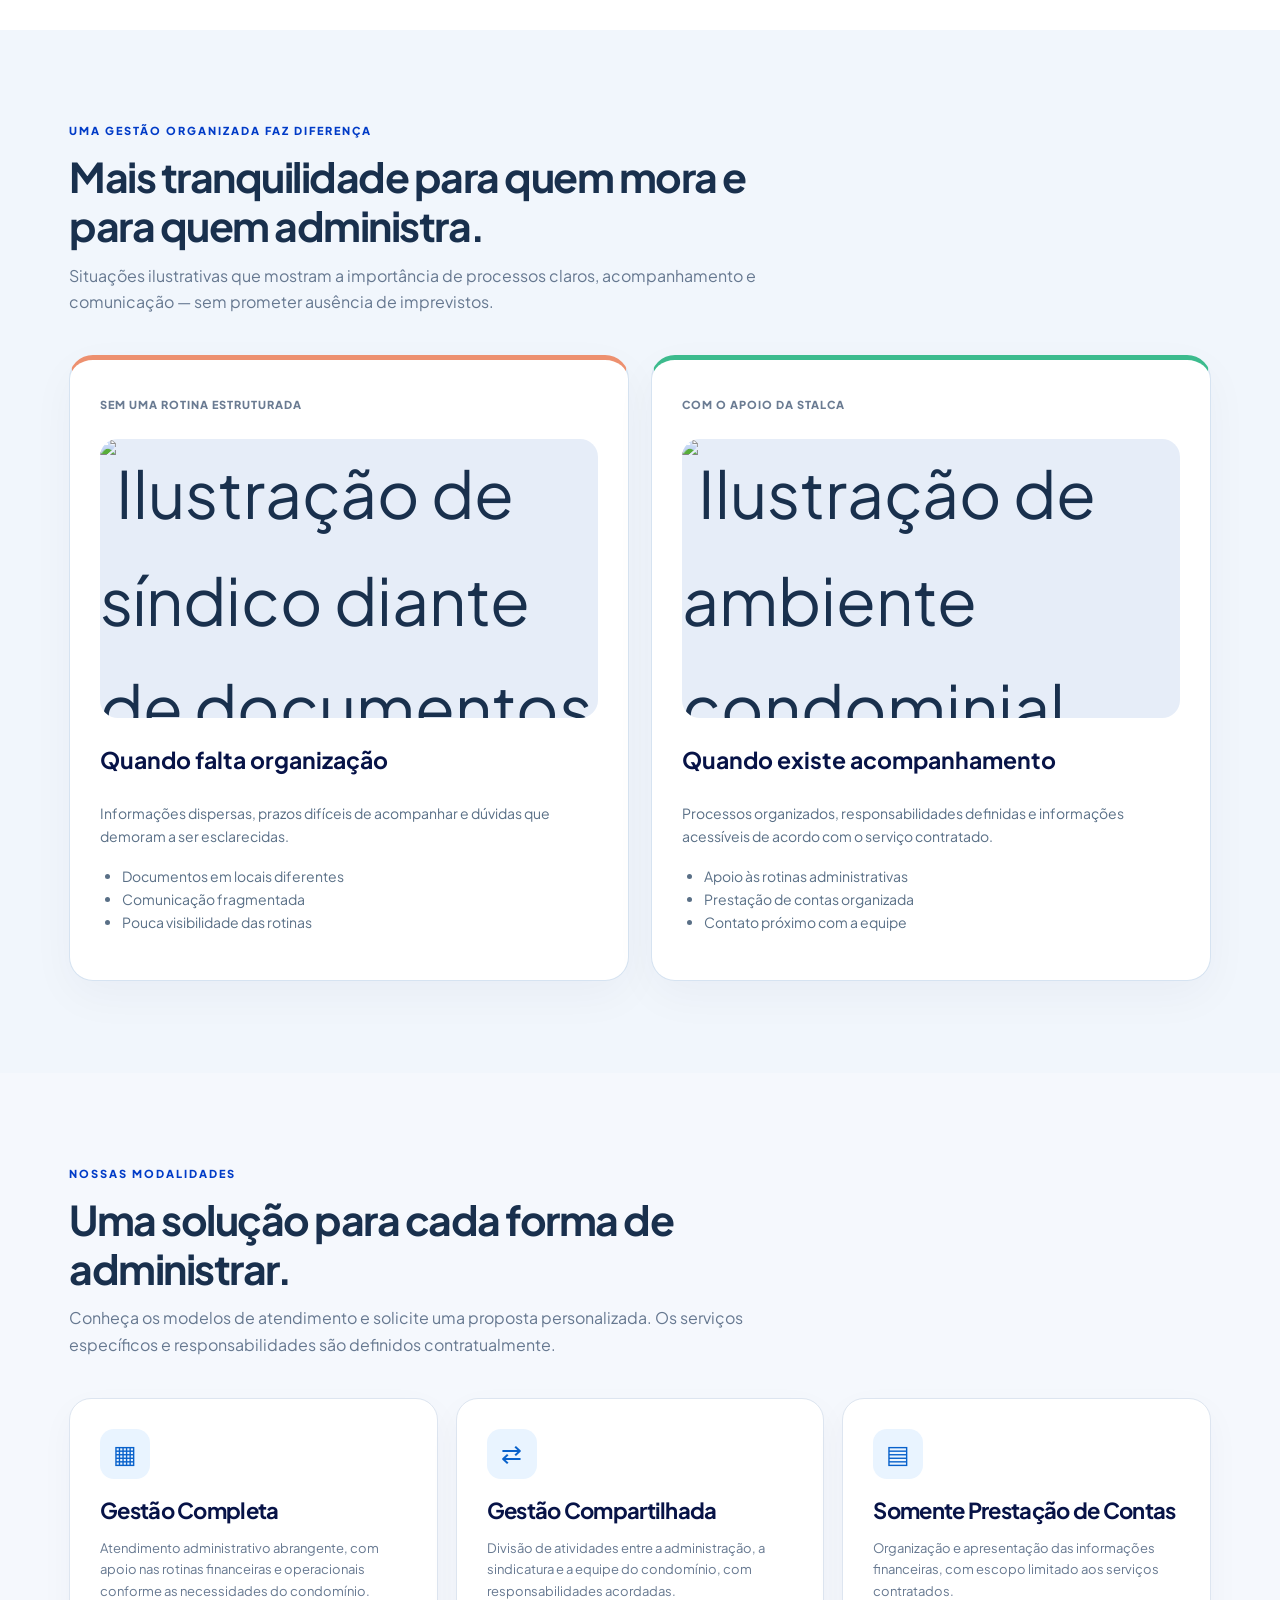
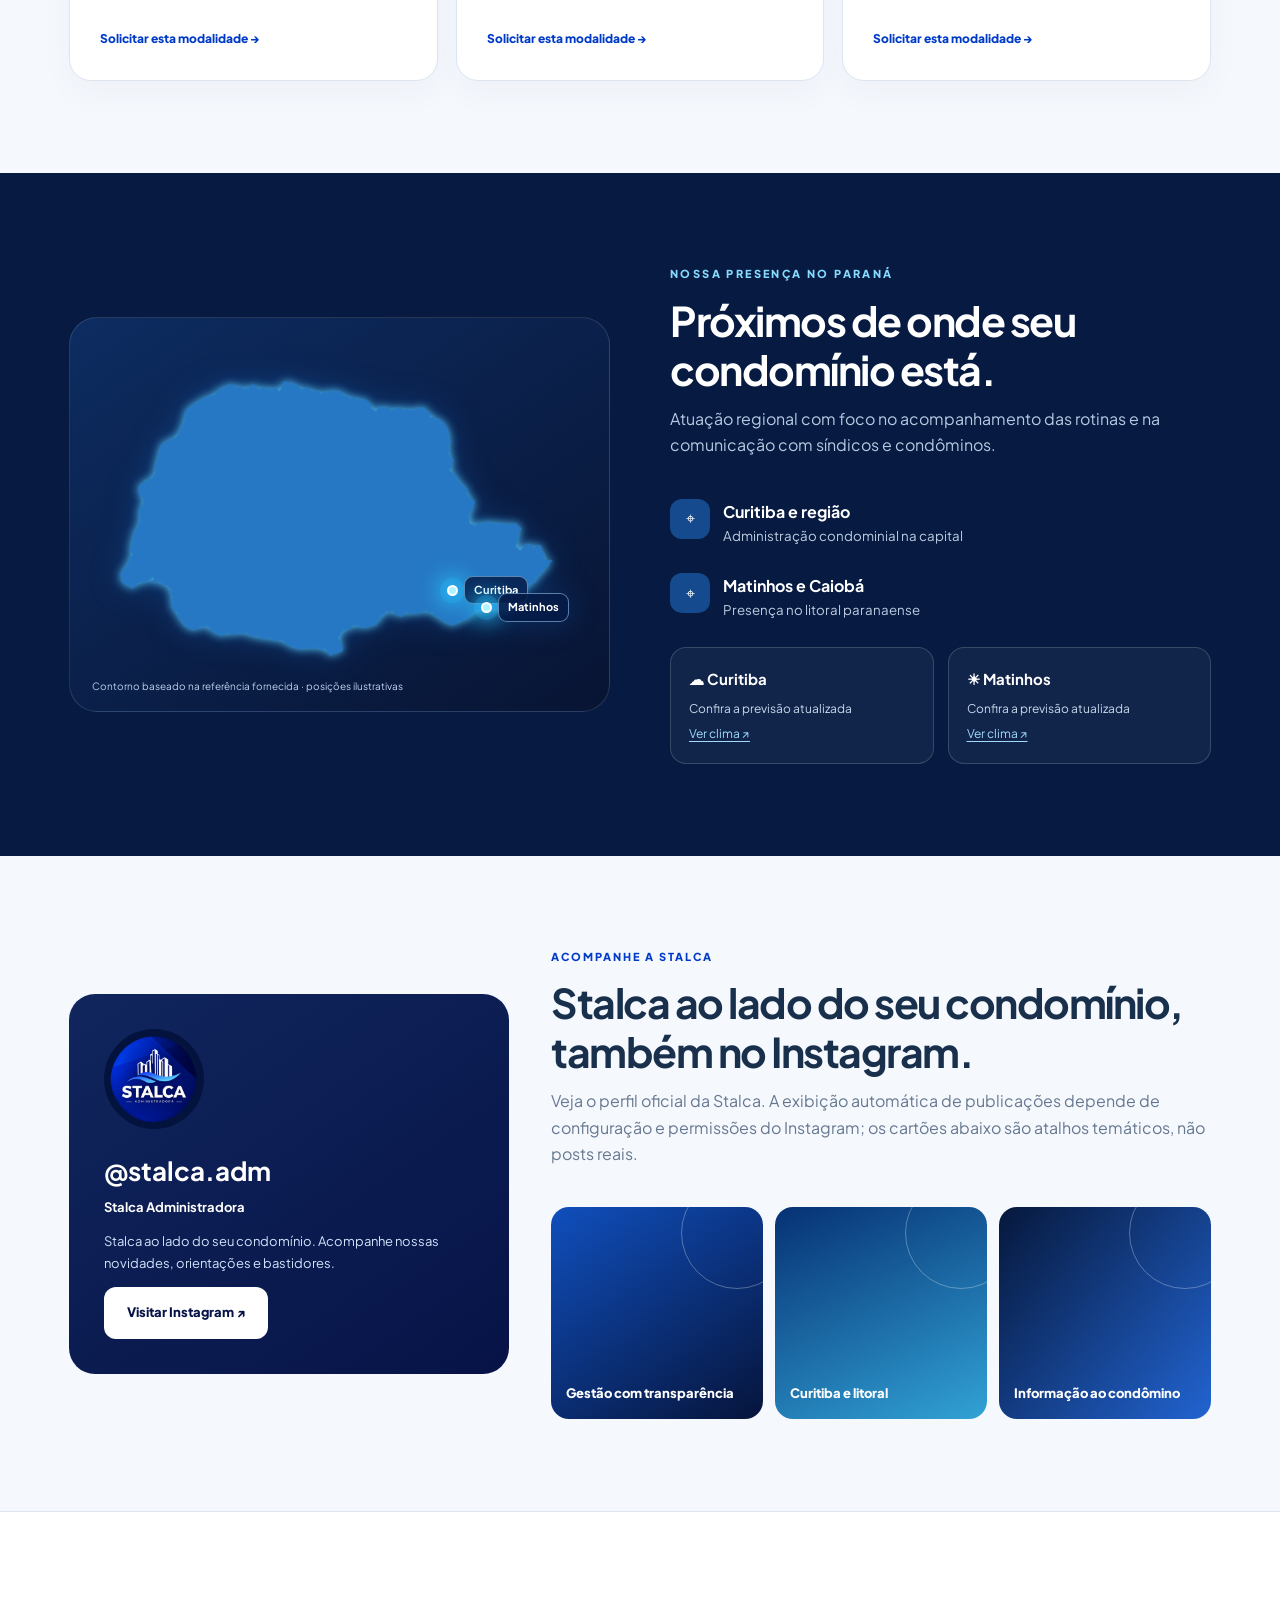
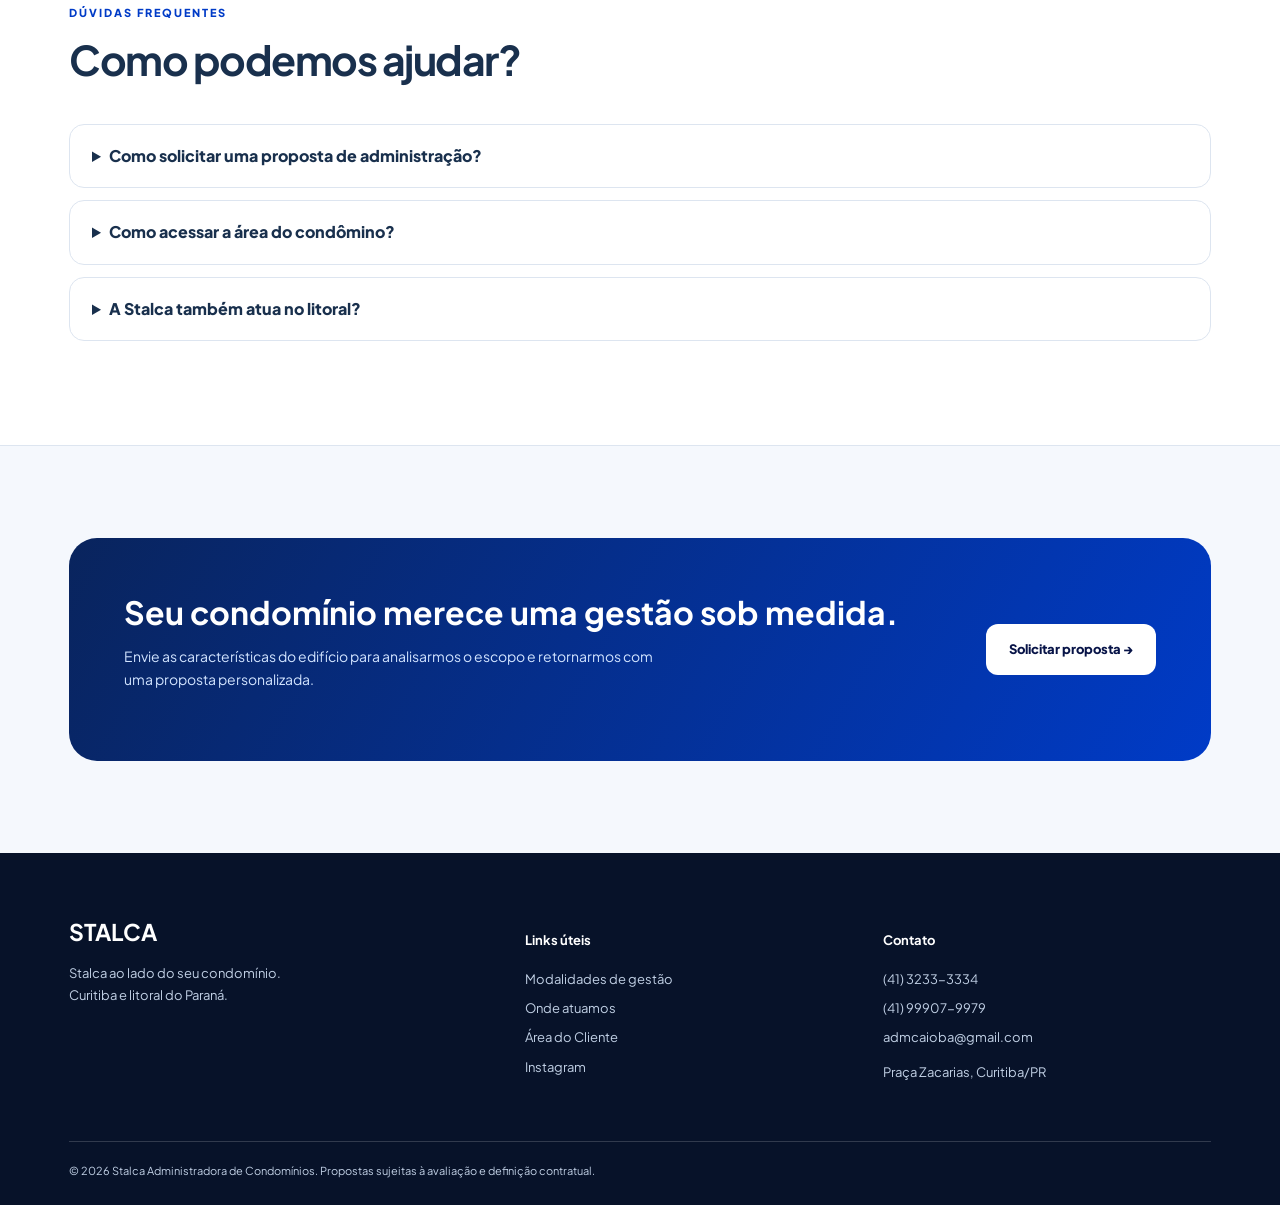
==== commit d0d3f0bd: "Add files via upload" ====
--- a/index.html
+++ b/index.html
@@ -12,17 +12,40 @@
 
 /* V2 — identidade visual, história, contador e mapa */
 .hero-grid{grid-template-columns:1fr 1.06fr;min-height:660px;gap:15px}.hero-team{align-self:end;display:flex;justify-content:center;align-items:flex-end;position:relative;min-height:580px}.hero-team figure{margin:0;position:relative}.mendel-figure{width:72%;max-width:420px;z-index:2}.mendel-figure>img{width:100%;height:560px;object-fit:cover;object-position:center top;-webkit-mask-image:linear-gradient(#000 77%,transparent 100%);mask-image:linear-gradient(#000 77%,transparent 100%);filter:drop-shadow(0 18px 30px #0006)}.isa-figure{width:43%;max-width:265px;margin-left:-13%!important;z-index:1;padding-bottom:45px}.isa-figure>img{width:100%;aspect-ratio:4/5;object-fit:cover;object-position:center;border-radius:100px 100px 30px 30px;border:3px solid #9ce1ff88;box-shadow:0 25px 40px #0006}.hero-team figcaption{position:absolute;bottom:44px;left:10px;padding:7px 13px;border-radius:11px;background:#061839d9;color:white;border:1px solid #8fd5ff55;font-size:12px}.hero-team figcaption strong{display:block;font-size:13px}.hero-team figcaption small{display:block;color:#abd7fb}.isa-figure figcaption{bottom:2px}.stat .counter{font-variant-numeric:tabular-nums;color:#003bc7}.story-section{background:#fff}.story-layout{display:grid;grid-template-columns:1.15fr .85fr;gap:60px;align-items:center}.story-copy h2{font-size:clamp(28px,3.4vw,42px);line-height:1.18;color:#071347;letter-spacing:-1.3px}.story-copy p{color:#5f7189}.timeline{display:grid;gap:15px;border-left:2px solid #cde5ff;padding-left:20px;margin:25px 0}.timeline>div{display:grid;grid-template-columns:100px 1fr;gap:12px;position:relative;font-size:13px}.timeline>div:before{content:'';position:absolute;left:-27px;top:8px;width:10px;height:10px;border-radius:50%;background:#0672e8;box-shadow:0 0 0 5px #dbefff}.timeline b{color:#064aa6}.story-note{padding:14px 18px;background:#f0f7ff;border-left:3px solid #2799e6;border-radius:9px;font-weight:600}.story-visual{min-height:410px;background:radial-gradient(circle at 50% 35%,#2865bb 0%,#071347 73%);border-radius:26px;position:relative;overflow:hidden;display:flex;justify-content:center;align-items:flex-end}.story-visual img{max-height:480px;width:auto;object-fit:contain;mix-blend-mode:lighten}.story-sign{position:absolute;bottom:25px;left:25px;color:white;font-weight:800;font-size:18px;text-shadow:0 2px 12px #000}.story-sign small{display:block;font-size:12px;font-weight:500;color:#a9d7ff}.compare-section{background:#f1f6fc}.compare-grid{display:grid;grid-template-columns:repeat(2,minmax(0,1fr));gap:22px}.compare-box{background:#fff;border:1px solid #d6e3f1;border-radius:24px;padding:30px;box-shadow:0 15px 45px #10234b0a}.compare-before{border-top:5px solid #ed906f}.compare-after{border-top:5px solid #3cbb8d}.compare-badge{font-size:11px;font-weight:800;letter-spacing:1px;color:#6a7b92}.compare-illustration{font-size:65px;min-height:140px;display:flex;align-items:center;justify-content:center;gap:22px;background:linear-gradient(120deg,#f5e9e2,#fff);border-radius:18px;margin:22px 0}.compare-illustration span{font-size:50px}.compare-after .compare-illustration{background:linear-gradient(120deg,#e5f5f4,#e9efff)}.compare-box h3{font-size:23px;color:#071347}.compare-box p,.compare-box li{color:#596f86;font-size:14px}.compare-box ul{padding-left:22px}.parana-visual{width:100%;max-width:490px;aspect-ratio:448/307;position:relative;filter:drop-shadow(0 0 15px #126ac755)}.parana-visual>img{width:100%;height:100%;object-fit:contain;filter:drop-shadow(0 0 5px #5dcfff)}.map-marker{position:absolute;display:flex;align-items:center;gap:6px;color:#fff;white-space:nowrap;font-size:12px;z-index:4}.map-marker i{width:11px;height:11px;border-radius:50%;background:#b0f4ff;border:2px solid white;box-shadow:0 0 0 7px #26bcff36,0 0 22px 7px #2bc9ff;animation:markerGlow 2.3s infinite}.map-marker b{background:#051b47d9;border:1px solid #a4dafe88;padding:4px 9px;border-radius:9px;font-size:11px}.map-marker.curitiba{left:71%;top:67%}.map-marker.matinhos{left:82%;top:79%}@keyframes markerGlow{50%{box-shadow:0 0 0 12px #26bcff0a,0 0 28px 10px #2bc9ff}}@media(max-width:900px){.hero-grid{grid-template-columns:1fr}.hero-team{min-height:390px}.mendel-figure>img{height:390px}.isa-figure{padding-bottom:20px}.story-layout{grid-template-columns:1fr}.story-visual{min-height:280px;max-height:420px}.compare-grid{grid-template-columns:1fr}}@media(max-width:600px){.hero-team{min-height:280px}.mendel-figure>img{height:320px}.mendel-figure{width:65%}.isa-figure{width:40%}.hero-team figcaption{bottom:20px;font-size:10px}.hero h1{font-size:38px}.timeline>div{grid-template-columns:75px 1fr}.compare-illustration{font-size:44px;min-height:100px}.map-marker b{font-size:9px;padding:2px 4px}.map-marker.curitiba{left:68%;top:65%}.map-marker.matinhos{left:80%;top:80%}}@media(prefers-reduced-motion:reduce){.map-marker i{animation:none}}
+
+/* V3 — ajustes solicitados para a equipe e o mapa */
+.hero-assistant{min-height:550px;position:relative;display:flex;align-items:flex-end;justify-content:center;isolation:isolate}
+.hero-assistant::before{content:"";position:absolute;inset:12% 0 6%;border-radius:50%;background:radial-gradient(circle,#2d83ff66,transparent 62%);filter:blur(12px);z-index:-1}
+.isa-slideshow{position:relative;width:min(100%,490px);height:525px;overflow:hidden}
+.isa-slide{position:absolute;inset:0;width:100%;height:100%;object-fit:contain;object-position:center bottom;opacity:0;transform:translateY(14px) scale(.985);transition:opacity .65s ease,transform .65s ease;filter:drop-shadow(0 18px 30px #06122e99);animation:none!important}
+.isa-slide.is-active{opacity:1;transform:translateY(0) scale(1)}
+.isa-label{position:absolute;right:0;bottom:74px;z-index:4;background:#07255ccf;color:white;border:1px solid #a5e2ff8a;padding:11px 16px;border-radius:15px;backdrop-filter:blur(8px)}
+.isa-label strong{display:block;font-size:21px}.isa-label span{font-size:11px}
+.isa-dots{position:absolute;bottom:22px;left:50%;transform:translateX(-50%);display:flex;gap:10px;z-index:5}
+.isa-dots button{width:12px;height:12px;border-radius:50%;background:#a6d2e688;border:1px solid white;cursor:pointer;padding:0}
+.isa-dots button.is-active{background:#fff;box-shadow:0 0 0 4px #5cc8ff55}
+.isa-dots button:focus-visible{outline:3px solid #fff;outline-offset:4px}
+.story-visual>img{width:100%;height:100%;object-fit:contain;object-position:center bottom}
+.compare-illustration{padding:0;overflow:hidden;display:block;background:#e6edf8;min-height:0;aspect-ratio:1.78}
+.compare-illustration img{width:100%;height:100%;display:block;object-fit:cover}
+.compare-after .compare-illustration{background:#e6edf8}
+.parana-visual .map-marker.curitiba{left:72%;top:68%}
+.parana-visual .map-marker.matinhos{left:79%;top:73%}
+.map-marker i{flex:none}.map-marker b{position:relative}
+@media(max-width:900px){.hero-assistant{min-height:390px}.isa-slideshow{height:380px}.isa-label{right:6%;bottom:62px}}
+@media(max-width:600px){.hero-assistant{min-height:340px}.isa-slideshow{height:330px}.isa-label{right:0;bottom:48px;padding:8px 11px}.isa-label strong{font-size:16px}.isa-label span{font-size:9px}.isa-dots{bottom:10px}.parana-visual .map-marker.curitiba{left:70%;top:66%}.parana-visual .map-marker.matinhos{left:78%;top:72%}.map-marker.matinhos b{transform:translate(-20%,32px)}}
+@media(prefers-reduced-motion:reduce){.isa-slide{transition:none}}
 </style>
 </head>
 <body>
 <a href="#conteudo" class="skip">Ir ao conteúdo</a>
 <header><div class="wrap header-inner"><a href="#inicio" class="brand"><img src="stalca-logo-nova.webp" alt="Logo da Stalca"><span>STALCA<small>ADMINISTRADORA</small></span></a><button id="menuBtn" class="hamburger" aria-label="Abrir menu" aria-expanded="false">☰</button><nav id="nav" class="nav" aria-label="Navegação principal"><a href="#historia">A Stalca</a><a href="#servicos">Serviços</a><a href="#atuacao">Onde atuamos</a><a href="#instagram">Instagram</a><a href="#contato">Contato</a><a href="https://www.sgconline.com.br/" target="_blank" rel="noopener">Área do Cliente ↗</a><button class="btn btn-primary open-proposal">Solicitar proposta</button></nav></div></header>
-<main id="conteudo"><section class="hero" id="inicio"><div class="wrap hero-grid"><div><div class="eyebrow">STALCA AO LADO DO SEU CONDOMÍNIO · DESDE 1989</div><h1>Mais que gestão,<br><em>é sobre pessoas.</em></h1><p>Administração de condomínios com experiência, transparência e proximidade. Em Curitiba e Matinhos, nossa prioridade é o bom convívio e o bem-estar das famílias.</p><div class="actions"><button class="btn btn-light open-proposal">Solicitar uma proposta →</button><a class="btn btn-ghost" href="#servicos">Nossos serviços</a></div><div class="kicker"><span><i class="dot"></i>Desde 1989</span><span><i class="dot"></i>Curitiba e Matinhos</span><span><i class="dot"></i>Atendimento próximo</span></div></div><div class="hero-team"><figure class="mendel-figure"><img src="mendel-ilustrado.webp" alt="Ilustração de Mendel Levy, proprietário da Stalca" width="760" height="1100" loading="eager"><figcaption><strong>Mendel Levy</strong><small>À frente da Stalca</small></figcaption></figure><figure class="isa-figure"><img src="isa-stalca.webp" alt="ISA, personagem virtual da Stalca, de cabelos ruivos cacheados, óculos e uniforme azul" width="750" height="536" loading="lazy"><figcaption><strong>ISA</strong><small>Personagem virtual</small></figcaption></figure></div></div></section>
+<main id="conteudo"><section class="hero" id="inicio"><div class="wrap hero-grid"><div><div class="eyebrow">STALCA AO LADO DO SEU CONDOMÍNIO · DESDE 1989</div><h1>Mais que gestão,<br><em>é sobre pessoas.</em></h1><p>Administração de condomínios com experiência, transparência e proximidade. Em Curitiba e Matinhos, nossa prioridade é o bom convívio e o bem-estar das famílias.</p><div class="actions"><button class="btn btn-light open-proposal">Solicitar uma proposta →</button><a class="btn btn-ghost" href="#servicos">Nossos serviços</a></div><div class="kicker"><span><i class="dot"></i>Desde 1989</span><span><i class="dot"></i>Curitiba e Matinhos</span><span><i class="dot"></i>Atendimento próximo</span></div></div><div class="hero-team hero-assistant" aria-label="ISA, assistente virtual da Stalca"><div class="isa-slideshow" id="isaSlideshow"><img class="isa-slide is-active" src="isa-pose-1.webp" alt="ISA, assistente virtual da Stalca, apresentando os serviços" width="780" height="1100" fetchpriority="high"><img class="isa-slide" src="isa-pose-2.webp" alt="ISA, assistente virtual da Stalca, dando boas-vindas" width="780" height="1100" loading="lazy"><img class="isa-slide" src="isa-pose-3.webp" alt="ISA, assistente virtual da Stalca, em postura profissional" width="780" height="1100" loading="lazy"></div><div class="isa-label"><strong>ISA</strong><span>Assistente virtual da Stalca</span></div><div class="isa-dots" aria-label="Apresentações da ISA"><button type="button" class="is-active" data-isa-slide="0" aria-label="Ver ISA 1" aria-pressed="true"></button><button type="button" data-isa-slide="1" aria-label="Ver ISA 2" aria-pressed="false"></button><button type="button" data-isa-slide="2" aria-label="Ver ISA 3" aria-pressed="false"></button></div></div></div></section>
 <section class="band" id="historia"><div class="wrap stats"><div class="stat"><strong class="counter" data-target="50" aria-label="Mais de 50 condomínios administrados">50+</strong><div>Mais de 50 condomínios administrados</div></div><div class="stat"><strong>1989</strong><div>Ano de início da trajetória da Stalca</div></div><div class="stat"><strong>Curitiba + Matinhos</strong><div>Atuação na capital e no litoral paranaense</div></div></div></section>
-<section class="section story-section"><div class="wrap story-layout"><div class="story-copy reveal"><div class="tag">NOSSA HISTÓRIA</div><h2>Uma trajetória que evoluiu com as necessidades de cada condomínio.</h2><p>A Stalca nasceu em 1989, fundada por Mendel Levy e seu sócio, inicialmente no ramo de comércio exterior. Após a saída do sócio, Mendel direcionou os investimentos para a administração de condomínios — atividade que se tornou o foco da empresa e permanece até hoje.</p><div class="timeline"><div><b>1989</b><span>Fundação e atuação inicial em comércio exterior.</span></div><div><b>Nova fase</b><span>Mendel passa a investir na administração condominial.</span></div><div><b>Hoje</b><span>Mais de 50 condomínios atendidos em Curitiba e Matinhos.</span></div></div><p class="story-note">Por trás de cada boleto, assembleia e prestação de contas, existem pessoas e famílias que merecem atenção e respeito.</p></div><div class="story-visual reveal"><img src="mendel-ilustrado.webp" loading="lazy" alt="Mendel Levy em ilustração 3D"/><div class="story-sign">Mendel Levy <small>Proprietário da Stalca</small></div></div></div></section>
-<section class="section compare-section" id="diferenca"><div class="wrap"><div class="section-head reveal"><div class="tag">UMA GESTÃO ORGANIZADA FAZ DIFERENÇA</div><h2>Mais tranquilidade para quem mora e para quem administra.</h2><p>Situações ilustrativas que mostram a importância de processos claros, acompanhamento e comunicação — sem prometer ausência de imprevistos.</p></div><div class="compare-grid"><article class="compare-box compare-before reveal"><span class="compare-badge">SEM UMA ROTINA ESTRUTURADA</span><div class="compare-illustration" aria-hidden="true">📑 <span>⏳</span> 📋</div><h3>Quando falta organização</h3><p>Informações dispersas, prazos difíceis de acompanhar e dúvidas que demoram a ser esclarecidas.</p><ul><li>Documentos em locais diferentes</li><li>Comunicação fragmentada</li><li>Pouca visibilidade das rotinas</li></ul></article><article class="compare-box compare-after reveal"><span class="compare-badge">COM O APOIO DA STALCA</span><div class="compare-illustration" aria-hidden="true">🏢 <span>✓</span> 🤝</div><h3>Quando existe acompanhamento</h3><p>Processos organizados, responsabilidades definidas e informações acessíveis de acordo com o serviço contratado.</p><ul><li>Apoio às rotinas administrativas</li><li>Prestação de contas organizada</li><li>Contato próximo com a equipe</li></ul></article></div></div></section>
+<section class="section story-section"><div class="wrap story-layout"><div class="story-copy reveal"><div class="tag">NOSSA HISTÓRIA</div><h2>Uma trajetória que evoluiu com as necessidades de cada condomínio.</h2><p>A Stalca nasceu em 1989, fundada por Mendel Levy e seu sócio, inicialmente no ramo de comércio exterior. Após a saída do sócio, Mendel direcionou os investimentos para a administração de condomínios — atividade que se tornou o foco da empresa e permanece até hoje.</p><div class="timeline"><div><b>1989</b><span>Fundação e atuação inicial em comércio exterior.</span></div><div><b>Nova fase</b><span>Mendel passa a investir na administração condominial.</span></div><div><b>Hoje</b><span>Mais de 50 condomínios atendidos em Curitiba e Matinhos.</span></div></div><p class="story-note">Por trás de cada boleto, assembleia e prestação de contas, existem pessoas e famílias que merecem atenção e respeito.</p></div><div class="story-visual reveal"><img src="mendel-foto.webp" loading="lazy" alt="Fotografia do Sr. Mendel Levy, proprietário da Stalca"/><div class="story-sign">Mendel Levy <small>Proprietário da Stalca</small></div></div></div></section>
+<section class="section compare-section" id="diferenca"><div class="wrap"><div class="section-head reveal"><div class="tag">UMA GESTÃO ORGANIZADA FAZ DIFERENÇA</div><h2>Mais tranquilidade para quem mora e para quem administra.</h2><p>Situações ilustrativas que mostram a importância de processos claros, acompanhamento e comunicação — sem prometer ausência de imprevistos.</p></div><div class="compare-grid"><article class="compare-box compare-before reveal"><span class="compare-badge">SEM UMA ROTINA ESTRUTURADA</span><div class="compare-illustration"><img src="rotina-sem-stalca.webp" loading="lazy" width="1040" height="644" alt="Ilustração de síndico diante de documentos acumulados e desorganizados"></div><h3>Quando falta organização</h3><p>Informações dispersas, prazos difíceis de acompanhar e dúvidas que demoram a ser esclarecidas.</p><ul><li>Documentos em locais diferentes</li><li>Comunicação fragmentada</li><li>Pouca visibilidade das rotinas</li></ul></article><article class="compare-box compare-after reveal"><span class="compare-badge">COM O APOIO DA STALCA</span><div class="compare-illustration"><img src="rotina-com-stalca.webp" loading="lazy" width="1040" height="644" alt="Ilustração de ambiente condominial organizado com apoio administrativo"></div><h3>Quando existe acompanhamento</h3><p>Processos organizados, responsabilidades definidas e informações acessíveis de acordo com o serviço contratado.</p><ul><li>Apoio às rotinas administrativas</li><li>Prestação de contas organizada</li><li>Contato próximo com a equipe</li></ul></article></div></div></section>
 <section class="section" id="servicos"><div class="wrap"><div class="section-head reveal"><div class="tag">Nossas modalidades</div><h2>Uma solução para cada forma de administrar.</h2><p>Conheça os modelos de atendimento e solicite uma proposta personalizada. Os serviços específicos e responsabilidades são definidos contratualmente.</p></div><div class="cards"><article class="card reveal"><div class="icon">▦</div><h3>Gestão Completa</h3><p>Atendimento administrativo abrangente, com apoio nas rotinas financeiras e operacionais conforme as necessidades do condomínio.</p><a href="#proposta" class="plan-link" data-plan="Gestão Completa">Solicitar esta modalidade →</a></article><article class="card reveal"><div class="icon">⇄</div><h3>Gestão Compartilhada</h3><p>Divisão de atividades entre a administração, a sindicatura e a equipe do condomínio, com responsabilidades acordadas.</p><a href="#proposta" class="plan-link" data-plan="Gestão Compartilhada">Solicitar esta modalidade →</a></article><article class="card reveal"><div class="icon">▤</div><h3>Somente Prestação de Contas</h3><p>Organização e apresentação das informações financeiras, com escopo limitado aos serviços contratados.</p><a href="#proposta" class="plan-link" data-plan="Somente Prestação de Contas">Solicitar esta modalidade →</a></article></div></div></section>
-<section class="section region" id="atuacao"><div class="wrap region-layout"><div class="map-card reveal" aria-label="Representação estilizada do Paraná com Curitiba e Matinhos destacados"><div class="parana-visual" role="img" aria-label="Contorno do Paraná baseado na referência fornecida, com marcadores aproximados de Curitiba e Matinhos"><img src="parana-contorno.png" alt="" loading="lazy"><span class="map-marker curitiba" title="Curitiba"><i></i><b>Curitiba</b></span><span class="map-marker matinhos" title="Matinhos / Caiobá"><i></i><b>Matinhos</b></span></div><div style="position:absolute;bottom:16px;left:22px;color:#bcd2ef;font-size:10px">Contorno inspirado no mapa fornecido · marcadores aproximados</div></div><div><div class="eyebrow">Nossa presença no Paraná</div><div class="section-head"><h2>Próximos de onde seu condomínio está.</h2><p>Atuação regional com foco no acompanhamento das rotinas e na comunicação com síndicos e condôminos.</p></div><div class="location"><div class="pin">⌖</div><div><strong>Curitiba e região</strong><small>Administração condominial na capital</small></div></div><div class="location"><div class="pin">⌖</div><div><strong>Matinhos e Caiobá</strong><small>Presença no litoral paranaense</small></div></div><div class="weather-grid"><div class="weather"><strong>☁ Curitiba</strong><span>Confira a previsão atualizada</span><a href="https://www.google.com/search?q=clima+Curitiba" target="_blank" rel="noopener">Ver clima ↗</a></div><div class="weather"><strong>☀ Matinhos</strong><span>Confira a previsão atualizada</span><a href="https://www.google.com/search?q=clima+Matinhos+PR" target="_blank" rel="noopener">Ver clima ↗</a></div></div></div></div></section>
+<section class="section region" id="atuacao"><div class="wrap region-layout"><div class="map-card reveal" aria-label="Representação estilizada do Paraná com Curitiba e Matinhos destacados"><div class="parana-visual" role="img" aria-label="Contorno do Paraná baseado na referência fornecida, com marcadores aproximados de Curitiba e Matinhos"><img src="parana-contorno.png" alt="" loading="lazy"><span class="map-marker curitiba" title="Curitiba"><i></i><b>Curitiba</b></span><span class="map-marker matinhos" title="Matinhos / Caiobá"><i></i><b>Matinhos</b></span></div><div style="position:absolute;bottom:16px;left:22px;color:#bcd2ef;font-size:10px">Contorno baseado na referência fornecida · posições ilustrativas</div></div><div><div class="eyebrow">Nossa presença no Paraná</div><div class="section-head"><h2>Próximos de onde seu condomínio está.</h2><p>Atuação regional com foco no acompanhamento das rotinas e na comunicação com síndicos e condôminos.</p></div><div class="location"><div class="pin">⌖</div><div><strong>Curitiba e região</strong><small>Administração condominial na capital</small></div></div><div class="location"><div class="pin">⌖</div><div><strong>Matinhos e Caiobá</strong><small>Presença no litoral paranaense</small></div></div><div class="weather-grid"><div class="weather"><strong>☁ Curitiba</strong><span>Confira a previsão atualizada</span><a href="https://www.google.com/search?q=clima+Curitiba" target="_blank" rel="noopener">Ver clima ↗</a></div><div class="weather"><strong>☀ Matinhos</strong><span>Confira a previsão atualizada</span><a href="https://www.google.com/search?q=clima+Matinhos+PR" target="_blank" rel="noopener">Ver clima ↗</a></div></div></div></div></section>
 <section class="section" id="instagram"><div class="wrap instagram"><div class="ig-profile reveal"><img class="ig-avatar" src="stalca-logo-nova.webp" alt="Marca da Stalca"><h3>@stalca.adm</h3><div style="font-weight:700;font-size:13px">Stalca Administradora</div><p>Stalca ao lado do seu condomínio. Acompanhe nossas novidades, orientações e bastidores.</p><a class="btn btn-light" href="https://www.instagram.com/stalca.adm/" target="_blank" rel="noopener noreferrer">Visitar Instagram ↗</a></div><div><div class="section-head reveal"><div class="tag">Acompanhe a Stalca</div><h2>Stalca ao lado do seu condomínio, também no Instagram.</h2><p>Veja o perfil oficial da Stalca. A exibição automática de publicações depende de configuração e permissões do Instagram; os cartões abaixo são atalhos temáticos, não posts reais.</p></div><div class="ig-posts reveal"><a class="post" href="https://www.instagram.com/stalca.adm/" target="_blank" rel="noopener"><span>Gestão com transparência</span></a><a class="post" href="https://www.instagram.com/stalca.adm/" target="_blank" rel="noopener"><span>Curitiba e litoral</span></a><a class="post" href="https://www.instagram.com/stalca.adm/" target="_blank" rel="noopener"><span>Informação ao condômino</span></a></div></div></div></section>
 <section class="section band" id="faq"><div class="wrap"><div class="section-head"><div class="tag">Dúvidas frequentes</div><h2>Como podemos ajudar?</h2></div><details class="faq-item"><summary>Como solicitar uma proposta de administração?</summary><p>Clique em “Solicitar proposta”, escolha a modalidade de gestão e preencha o checklist. Ao final, o WhatsApp será aberto com as respostas para você confirmar o envio.</p></details><details class="faq-item"><summary>Como acessar a área do condômino?</summary><p>Use o botão “Área do Cliente” no menu, que direciona ao sistema de gestão utilizado pela administradora.</p></details><details class="faq-item"><summary>A Stalca também atua no litoral?</summary><p>Sim. A atuação institucional inclui Curitiba e Matinhos, no litoral paranaense.</p></details></div></section>
 <section class="section" id="contato"><div class="wrap"><div class="cta"><div><h2>Seu condomínio merece uma gestão sob medida.</h2><p>Envie as características do edifício para analisarmos o escopo e retornarmos com uma proposta personalizada.</p></div><button class="btn btn-light open-proposal">Solicitar proposta →</button></div></div></section></main>
@@ -56,4 +79,31 @@
 const counter=document.querySelector('.counter');
 if(counter){const paint=()=>{if(window.matchMedia('(prefers-reduced-motion: reduce)').matches){counter.textContent='50+';return;}const total=50;let startTime=null;const frame=t=>{if(startTime===null)startTime=t;const f=Math.min((t-startTime)/1700,1);const eased=1-Math.pow(1-f,3);counter.textContent=Math.floor(total*eased)+'+';if(f<1)requestAnimationFrame(frame);};requestAnimationFrame(frame);};if('IntersectionObserver' in window){const io=new IntersectionObserver(entries=>{if(entries[0].isIntersecting){io.disconnect();paint();}},{threshold:.5});io.observe(counter)}else paint();}
 </script>
+<script>
+/* ISA: alternância de imagens a cada cinco segundos, pausada fora da área visível. */
+(() => {
+  const el = document.getElementById('isaSlideshow');
+  if (!el) return;
+  const slides = [...el.querySelectorAll('.isa-slide')];
+  const buttons = [...document.querySelectorAll('[data-isa-slide]')];
+  const reduced = window.matchMedia('(prefers-reduced-motion: reduce)').matches;
+  let current = 0, visible = true;
+  function show(index) {
+    current = (index + slides.length) % slides.length;
+    slides.forEach((img, n) => img.classList.toggle('is-active', n === current));
+    buttons.forEach((btn, n) => {
+      btn.classList.toggle('is-active', n === current);
+      btn.setAttribute('aria-pressed', String(n === current));
+    });
+  }
+  buttons.forEach((btn,n) => btn.addEventListener('click', () => show(n)));
+  if (reduced) return;
+  if ('IntersectionObserver' in window) {
+    new IntersectionObserver(entries => { visible = entries[0].isIntersecting; }, {threshold:0.15}).observe(el);
+  }
+  window.setInterval(() => {
+    if (visible && !document.hidden && !el.matches(':hover')) show(current + 1);
+  }, 5000);
+})();
+</script>
 </body></html>
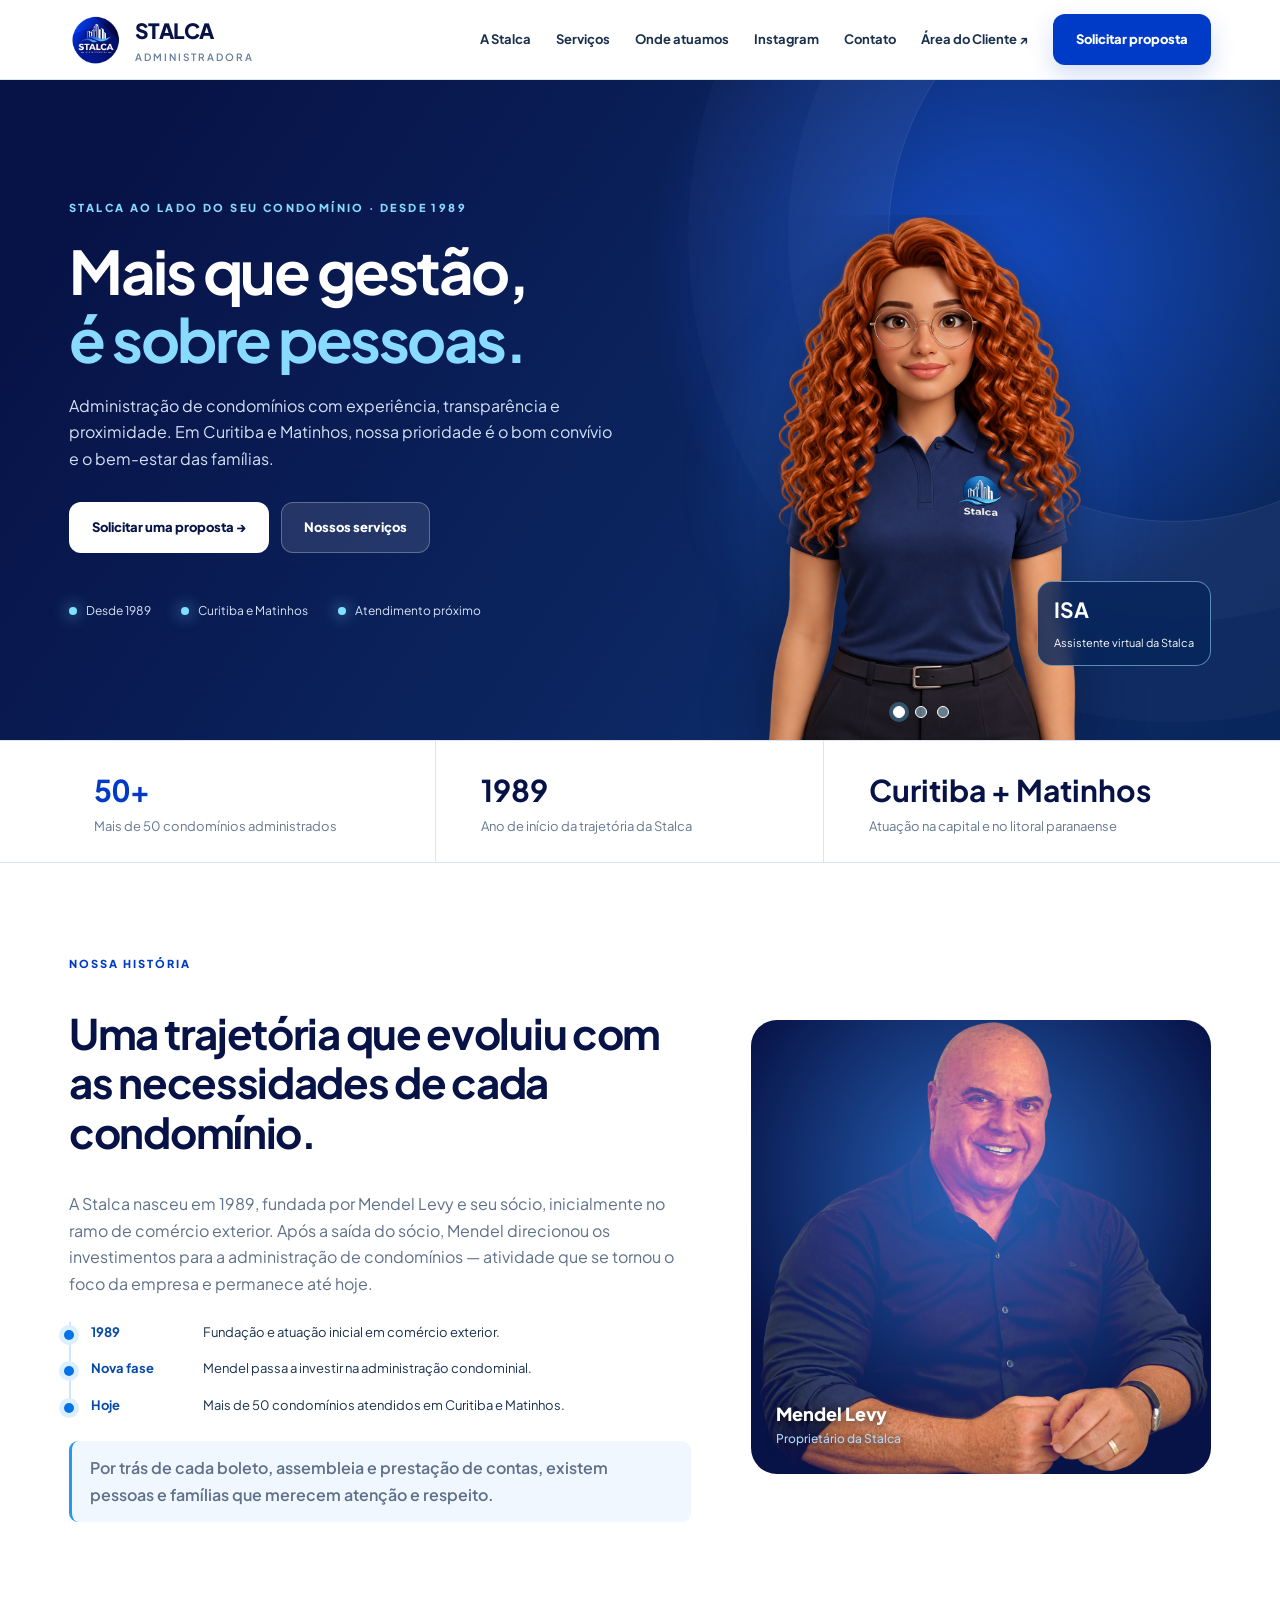
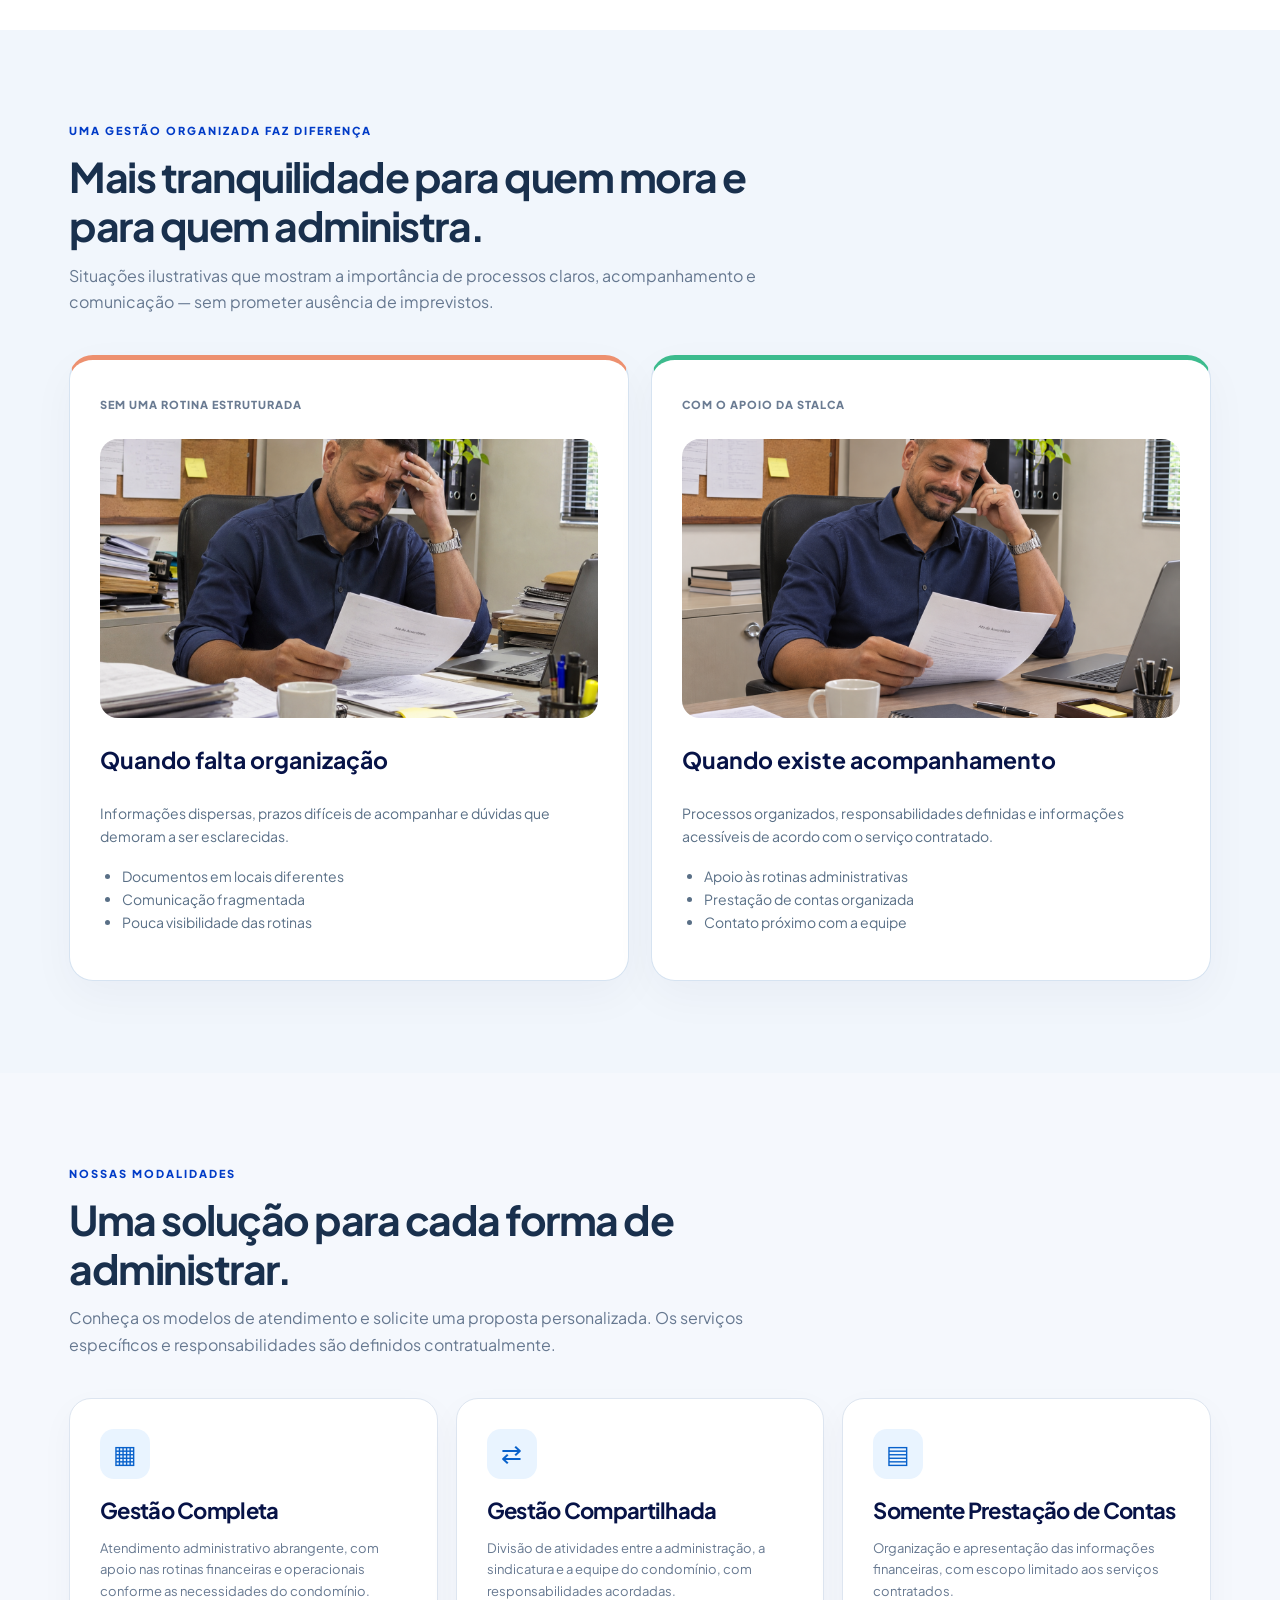
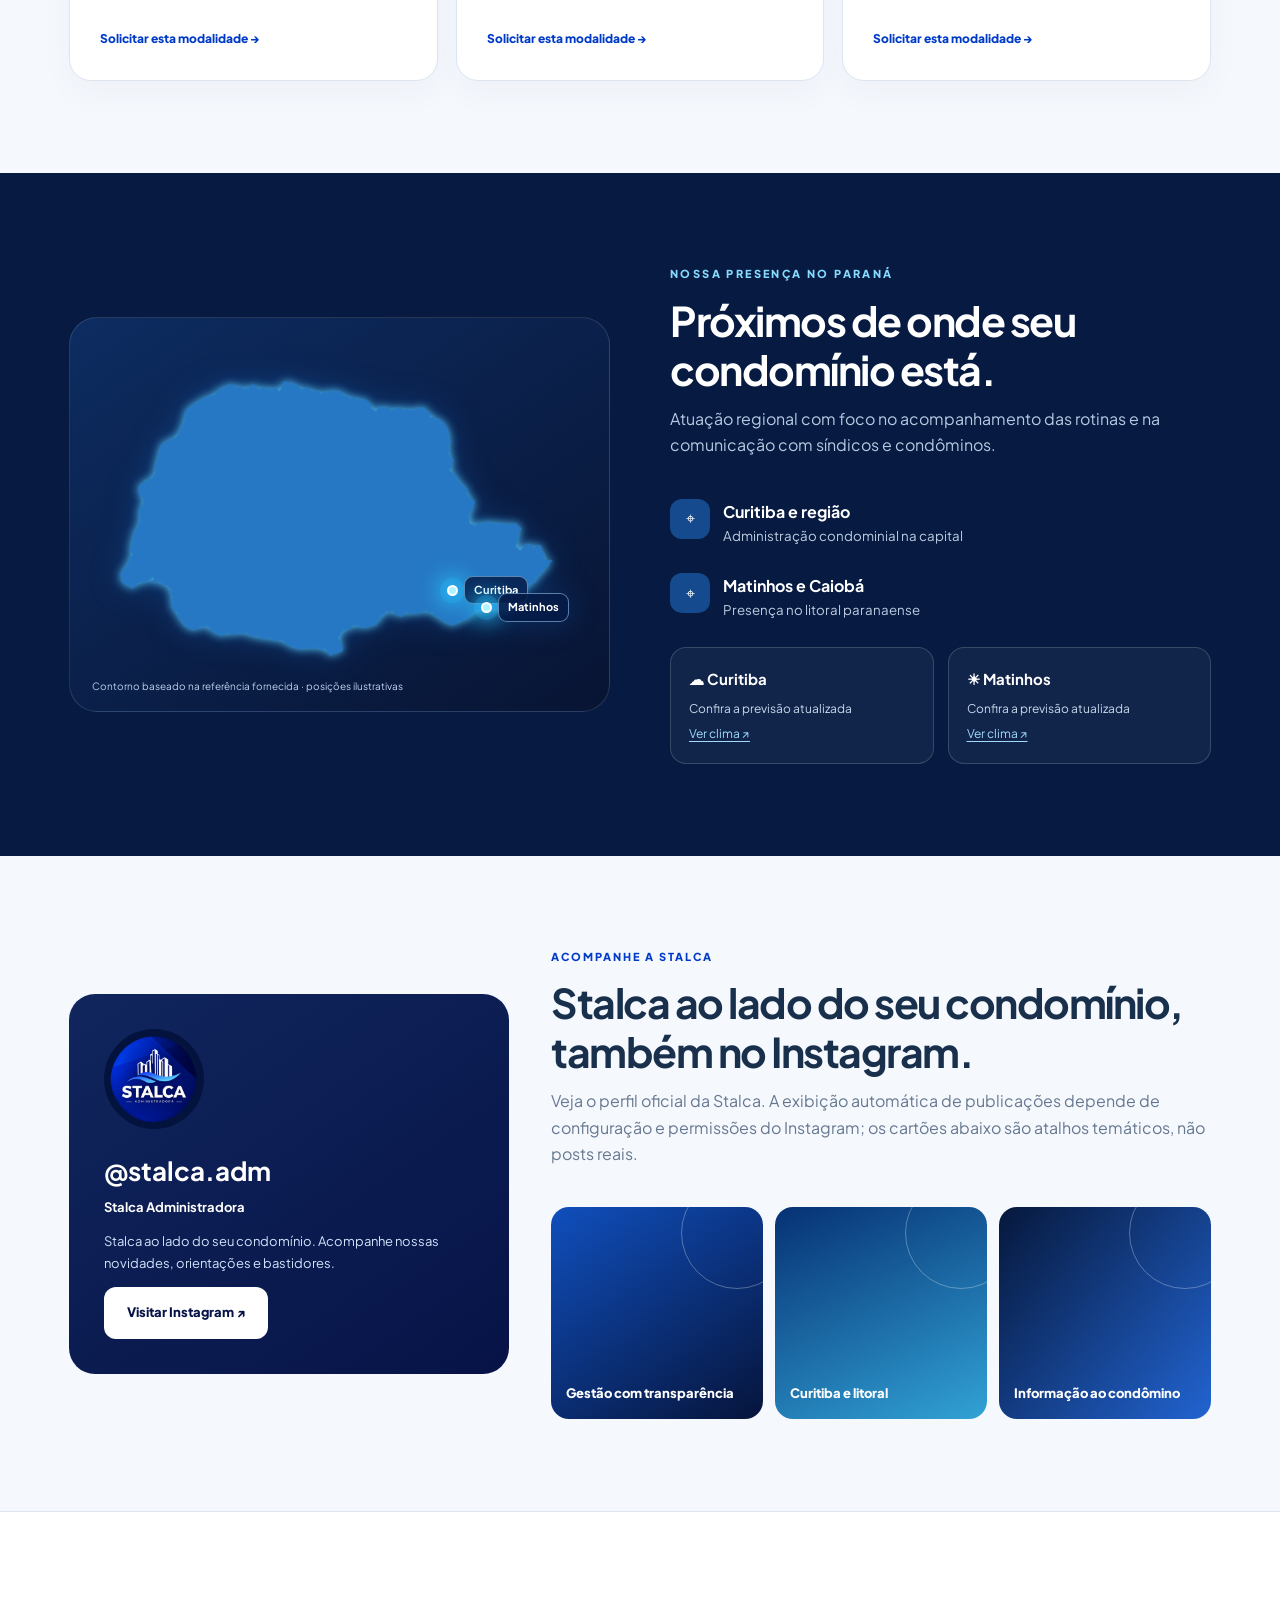
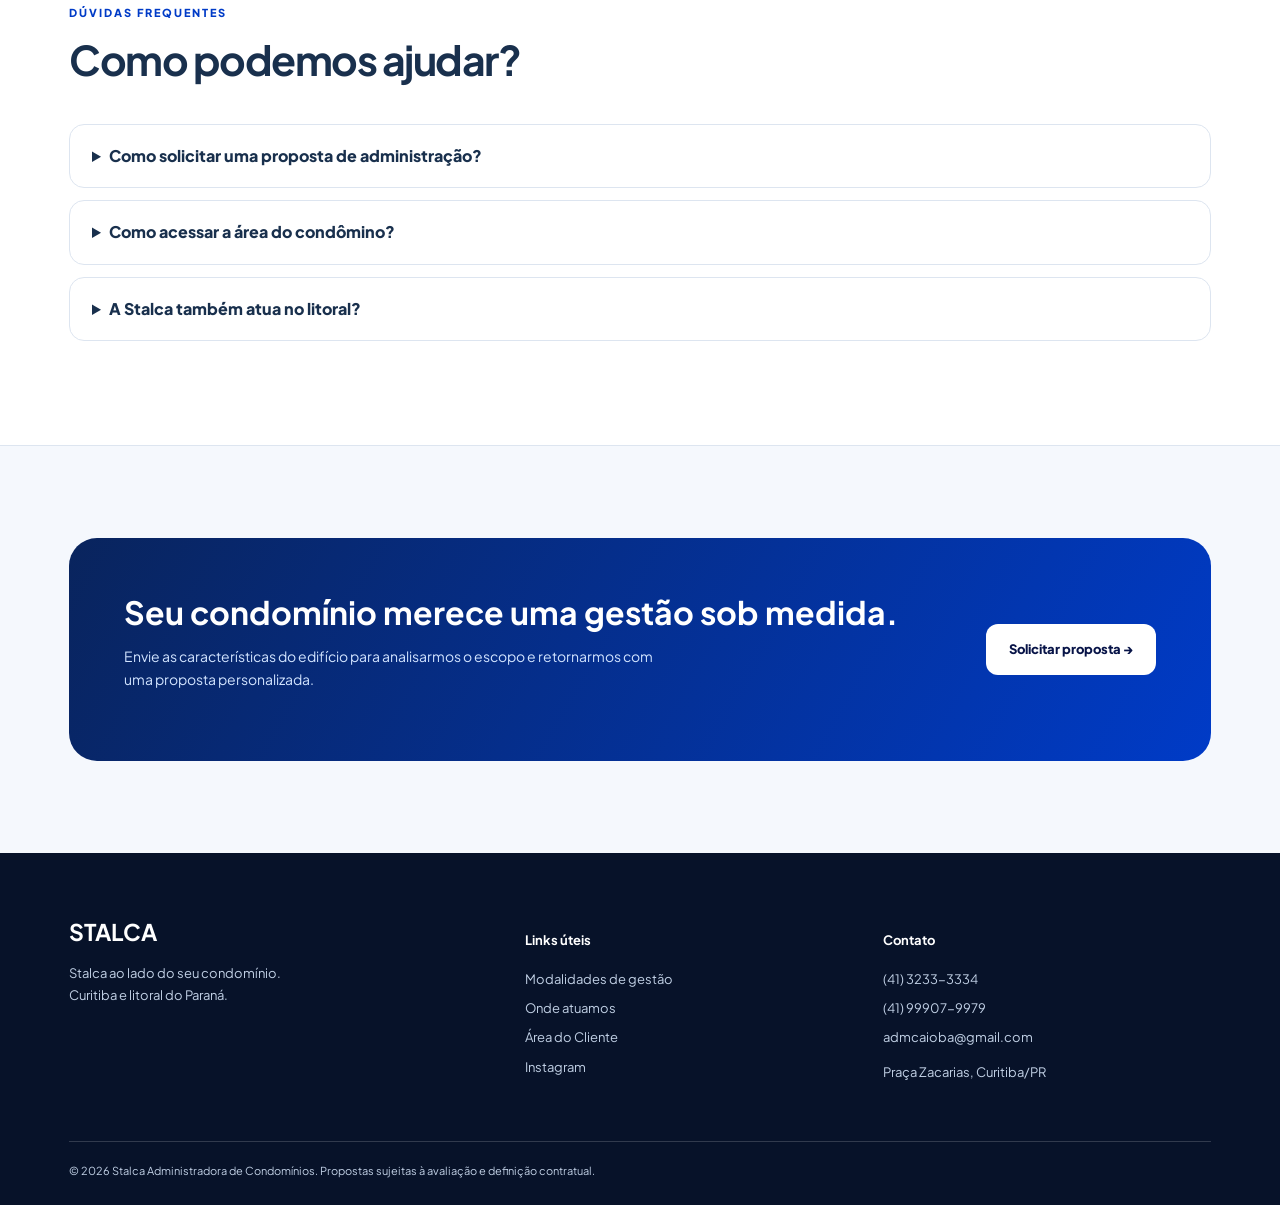
==== commit e06dd965: "Fix HTML structure and update image sources" ====
--- a/index.html
+++ b/index.html
@@ -40,10 +40,10 @@
 <body>
 <a href="#conteudo" class="skip">Ir ao conteúdo</a>
 <header><div class="wrap header-inner"><a href="#inicio" class="brand"><img src="stalca-logo-nova.webp" alt="Logo da Stalca"><span>STALCA<small>ADMINISTRADORA</small></span></a><button id="menuBtn" class="hamburger" aria-label="Abrir menu" aria-expanded="false">☰</button><nav id="nav" class="nav" aria-label="Navegação principal"><a href="#historia">A Stalca</a><a href="#servicos">Serviços</a><a href="#atuacao">Onde atuamos</a><a href="#instagram">Instagram</a><a href="#contato">Contato</a><a href="https://www.sgconline.com.br/" target="_blank" rel="noopener">Área do Cliente ↗</a><button class="btn btn-primary open-proposal">Solicitar proposta</button></nav></div></header>
-<main id="conteudo"><section class="hero" id="inicio"><div class="wrap hero-grid"><div><div class="eyebrow">STALCA AO LADO DO SEU CONDOMÍNIO · DESDE 1989</div><h1>Mais que gestão,<br><em>é sobre pessoas.</em></h1><p>Administração de condomínios com experiência, transparência e proximidade. Em Curitiba e Matinhos, nossa prioridade é o bom convívio e o bem-estar das famílias.</p><div class="actions"><button class="btn btn-light open-proposal">Solicitar uma proposta →</button><a class="btn btn-ghost" href="#servicos">Nossos serviços</a></div><div class="kicker"><span><i class="dot"></i>Desde 1989</span><span><i class="dot"></i>Curitiba e Matinhos</span><span><i class="dot"></i>Atendimento próximo</span></div></div><div class="hero-team hero-assistant" aria-label="ISA, assistente virtual da Stalca"><div class="isa-slideshow" id="isaSlideshow"><img class="isa-slide is-active" src="isa-pose-1.webp" alt="ISA, assistente virtual da Stalca, apresentando os serviços" width="780" height="1100" fetchpriority="high"><img class="isa-slide" src="isa-pose-2.webp" alt="ISA, assistente virtual da Stalca, dando boas-vindas" width="780" height="1100" loading="lazy"><img class="isa-slide" src="isa-pose-3.webp" alt="ISA, assistente virtual da Stalca, em postura profissional" width="780" height="1100" loading="lazy"></div><div class="isa-label"><strong>ISA</strong><span>Assistente virtual da Stalca</span></div><div class="isa-dots" aria-label="Apresentações da ISA"><button type="button" class="is-active" data-isa-slide="0" aria-label="Ver ISA 1" aria-pressed="true"></button><button type="button" data-isa-slide="1" aria-label="Ver ISA 2" aria-pressed="false"></button><button type="button" data-isa-slide="2" aria-label="Ver ISA 3" aria-pressed="false"></button></div></div></div></section>
+<main id="conteudo"><section class="hero" id="inicio"><div class="wrap hero-grid"><div><div class="eyebrow">STALCA AO LADO DO SEU CONDOMÍNIO · DESDE 1989</div><h1>Mais que gestão,<br><em>é sobre pessoas.</em></h1><p>Administração de condomínios com experiência, transparência e proximidade. Em Curitiba e Matinhos, nossa prioridade é o bom convívio e o bem-estar das famílias.</p><div class="actions"><button class="btn btn-light open-proposal">Solicitar uma proposta →</button><a class="btn btn-ghost" href="#servicos">Nossos serviços</a></div><div class="kicker"><span><i class="dot"></i>Desde 1989</span><span><i class="dot"></i>Curitiba e Matinhos</span><span><i class="dot"></i>Atendimento próximo</span></div></div><div class="hero-team hero-assistant" aria-label="ISA, assistente virtual da Stalca"><div class="isa-slideshow" id="isaSlideshow"><img class="isa-slide is-active" src="isa-pose-1.webp.png" alt="ISA, assistente virtual da Stalca, apresentando os serviços" width="780" height="1100" fetchpriority="high"><img class="isa-slide" src="isa-pose-2.webp.png" alt="ISA, assistente virtual da Stalca, dando boas-vindas" width="780" height="1100" loading="lazy"><img class="isa-slide" src="isa-pose-3.webp.png" alt="ISA, assistente virtual da Stalca, em postura profissional" width="780" height="1100" loading="lazy"></div><div class="isa-label"><strong>ISA</strong><span>Assistente virtual da Stalca</span></div><div class="isa-dots" aria-label="Apresentações da ISA"><button type="button" class="is-active" data-isa-slide="0" aria-label="Ver ISA 1" aria-pressed="true"></button><button type="button" data-isa-slide="1" aria-label="Ver ISA 2" aria-pressed="false"></button><button type="button" data-isa-slide="2" aria-label="Ver ISA 3" aria-pressed="false"></button></div></div></div></section>
 <section class="band" id="historia"><div class="wrap stats"><div class="stat"><strong class="counter" data-target="50" aria-label="Mais de 50 condomínios administrados">50+</strong><div>Mais de 50 condomínios administrados</div></div><div class="stat"><strong>1989</strong><div>Ano de início da trajetória da Stalca</div></div><div class="stat"><strong>Curitiba + Matinhos</strong><div>Atuação na capital e no litoral paranaense</div></div></div></section>
-<section class="section story-section"><div class="wrap story-layout"><div class="story-copy reveal"><div class="tag">NOSSA HISTÓRIA</div><h2>Uma trajetória que evoluiu com as necessidades de cada condomínio.</h2><p>A Stalca nasceu em 1989, fundada por Mendel Levy e seu sócio, inicialmente no ramo de comércio exterior. Após a saída do sócio, Mendel direcionou os investimentos para a administração de condomínios — atividade que se tornou o foco da empresa e permanece até hoje.</p><div class="timeline"><div><b>1989</b><span>Fundação e atuação inicial em comércio exterior.</span></div><div><b>Nova fase</b><span>Mendel passa a investir na administração condominial.</span></div><div><b>Hoje</b><span>Mais de 50 condomínios atendidos em Curitiba e Matinhos.</span></div></div><p class="story-note">Por trás de cada boleto, assembleia e prestação de contas, existem pessoas e famílias que merecem atenção e respeito.</p></div><div class="story-visual reveal"><img src="mendel-foto.webp" loading="lazy" alt="Fotografia do Sr. Mendel Levy, proprietário da Stalca"/><div class="story-sign">Mendel Levy <small>Proprietário da Stalca</small></div></div></div></section>
-<section class="section compare-section" id="diferenca"><div class="wrap"><div class="section-head reveal"><div class="tag">UMA GESTÃO ORGANIZADA FAZ DIFERENÇA</div><h2>Mais tranquilidade para quem mora e para quem administra.</h2><p>Situações ilustrativas que mostram a importância de processos claros, acompanhamento e comunicação — sem prometer ausência de imprevistos.</p></div><div class="compare-grid"><article class="compare-box compare-before reveal"><span class="compare-badge">SEM UMA ROTINA ESTRUTURADA</span><div class="compare-illustration"><img src="rotina-sem-stalca.webp" loading="lazy" width="1040" height="644" alt="Ilustração de síndico diante de documentos acumulados e desorganizados"></div><h3>Quando falta organização</h3><p>Informações dispersas, prazos difíceis de acompanhar e dúvidas que demoram a ser esclarecidas.</p><ul><li>Documentos em locais diferentes</li><li>Comunicação fragmentada</li><li>Pouca visibilidade das rotinas</li></ul></article><article class="compare-box compare-after reveal"><span class="compare-badge">COM O APOIO DA STALCA</span><div class="compare-illustration"><img src="rotina-com-stalca.webp" loading="lazy" width="1040" height="644" alt="Ilustração de ambiente condominial organizado com apoio administrativo"></div><h3>Quando existe acompanhamento</h3><p>Processos organizados, responsabilidades definidas e informações acessíveis de acordo com o serviço contratado.</p><ul><li>Apoio às rotinas administrativas</li><li>Prestação de contas organizada</li><li>Contato próximo com a equipe</li></ul></article></div></div></section>
+<section class="section story-section"><div class="wrap story-layout"><div class="story-copy reveal"><div class="tag">NOSSA HISTÓRIA</div><h2>Uma trajetória que evoluiu com as necessidades de cada condomínio.</h2><p>A Stalca nasceu em 1989, fundada por Mendel Levy e seu sócio, inicialmente no ramo de comércio exterior. Após a saída do sócio, Mendel direcionou os investimentos para a administração de condomínios — atividade que se tornou o foco da empresa e permanece até hoje.</p><div class="timeline"><div><b>1989</b><span>Fundação e atuação inicial em comércio exterior.</span></div><div><b>Nova fase</b><span>Mendel passa a investir na administração condominial.</span></div><div><b>Hoje</b><span>Mais de 50 condomínios atendidos em Curitiba e Matinhos.</span></div></div><p class="story-note">Por trás de cada boleto, assembleia e prestação de contas, existem pessoas e famílias que merecem atenção e respeito.</p></div><div class="story-visual reveal"><img src="mendel-foto.webp.png" loading="lazy" alt="Fotografia do Sr. Mendel Levy, proprietário da Stalca"/><div class="story-sign">Mendel Levy <small>Proprietário da Stalca</small></div></div></div></section>
+<section class="section compare-section" id="diferenca"><div class="wrap"><div class="section-head reveal"><div class="tag">UMA GESTÃO ORGANIZADA FAZ DIFERENÇA</div><h2>Mais tranquilidade para quem mora e para quem administra.</h2><p>Situações ilustrativas que mostram a importância de processos claros, acompanhamento e comunicação — sem prometer ausência de imprevistos.</p></div><div class="compare-grid"><article class="compare-box compare-before reveal"><span class="compare-badge">SEM UMA ROTINA ESTRUTURADA</span><div class="compare-illustration"><img src="rotina-sem-stalca.webp.png" loading="lazy" width="1040" height="644" alt="Ilustração de síndico diante de documentos acumulados e desorganizados"></div><h3>Quando falta organização</h3><p>Informações dispersas, prazos difíceis de acompanhar e dúvidas que demoram a ser esclarecidas.</p><ul><li>Documentos em locais diferentes</li><li>Comunicação fragmentada</li><li>Pouca visibilidade das rotinas</li></ul></article><article class="compare-box compare-after reveal"><span class="compare-badge">COM O APOIO DA STALCA</span><div class="compare-illustration"><img src="rotina-com-stalca.webp.png" loading="lazy" width="1040" height="644" alt="Ilustração de ambiente condominial organizado com apoio administrativo"></div><h3>Quando existe acompanhamento</h3><p>Processos organizados, responsabilidades definidas e informações acessíveis de acordo com o serviço contratado.</p><ul><li>Apoio às rotinas administrativas</li><li>Prestação de contas organizada</li><li>Contato próximo com a equipe</li></ul></article></div></div></section>
 <section class="section" id="servicos"><div class="wrap"><div class="section-head reveal"><div class="tag">Nossas modalidades</div><h2>Uma solução para cada forma de administrar.</h2><p>Conheça os modelos de atendimento e solicite uma proposta personalizada. Os serviços específicos e responsabilidades são definidos contratualmente.</p></div><div class="cards"><article class="card reveal"><div class="icon">▦</div><h3>Gestão Completa</h3><p>Atendimento administrativo abrangente, com apoio nas rotinas financeiras e operacionais conforme as necessidades do condomínio.</p><a href="#proposta" class="plan-link" data-plan="Gestão Completa">Solicitar esta modalidade →</a></article><article class="card reveal"><div class="icon">⇄</div><h3>Gestão Compartilhada</h3><p>Divisão de atividades entre a administração, a sindicatura e a equipe do condomínio, com responsabilidades acordadas.</p><a href="#proposta" class="plan-link" data-plan="Gestão Compartilhada">Solicitar esta modalidade →</a></article><article class="card reveal"><div class="icon">▤</div><h3>Somente Prestação de Contas</h3><p>Organização e apresentação das informações financeiras, com escopo limitado aos serviços contratados.</p><a href="#proposta" class="plan-link" data-plan="Somente Prestação de Contas">Solicitar esta modalidade →</a></article></div></div></section>
 <section class="section region" id="atuacao"><div class="wrap region-layout"><div class="map-card reveal" aria-label="Representação estilizada do Paraná com Curitiba e Matinhos destacados"><div class="parana-visual" role="img" aria-label="Contorno do Paraná baseado na referência fornecida, com marcadores aproximados de Curitiba e Matinhos"><img src="parana-contorno.png" alt="" loading="lazy"><span class="map-marker curitiba" title="Curitiba"><i></i><b>Curitiba</b></span><span class="map-marker matinhos" title="Matinhos / Caiobá"><i></i><b>Matinhos</b></span></div><div style="position:absolute;bottom:16px;left:22px;color:#bcd2ef;font-size:10px">Contorno baseado na referência fornecida · posições ilustrativas</div></div><div><div class="eyebrow">Nossa presença no Paraná</div><div class="section-head"><h2>Próximos de onde seu condomínio está.</h2><p>Atuação regional com foco no acompanhamento das rotinas e na comunicação com síndicos e condôminos.</p></div><div class="location"><div class="pin">⌖</div><div><strong>Curitiba e região</strong><small>Administração condominial na capital</small></div></div><div class="location"><div class="pin">⌖</div><div><strong>Matinhos e Caiobá</strong><small>Presença no litoral paranaense</small></div></div><div class="weather-grid"><div class="weather"><strong>☁ Curitiba</strong><span>Confira a previsão atualizada</span><a href="https://www.google.com/search?q=clima+Curitiba" target="_blank" rel="noopener">Ver clima ↗</a></div><div class="weather"><strong>☀ Matinhos</strong><span>Confira a previsão atualizada</span><a href="https://www.google.com/search?q=clima+Matinhos+PR" target="_blank" rel="noopener">Ver clima ↗</a></div></div></div></div></section>
 <section class="section" id="instagram"><div class="wrap instagram"><div class="ig-profile reveal"><img class="ig-avatar" src="stalca-logo-nova.webp" alt="Marca da Stalca"><h3>@stalca.adm</h3><div style="font-weight:700;font-size:13px">Stalca Administradora</div><p>Stalca ao lado do seu condomínio. Acompanhe nossas novidades, orientações e bastidores.</p><a class="btn btn-light" href="https://www.instagram.com/stalca.adm/" target="_blank" rel="noopener noreferrer">Visitar Instagram ↗</a></div><div><div class="section-head reveal"><div class="tag">Acompanhe a Stalca</div><h2>Stalca ao lado do seu condomínio, também no Instagram.</h2><p>Veja o perfil oficial da Stalca. A exibição automática de publicações depende de configuração e permissões do Instagram; os cartões abaixo são atalhos temáticos, não posts reais.</p></div><div class="ig-posts reveal"><a class="post" href="https://www.instagram.com/stalca.adm/" target="_blank" rel="noopener"><span>Gestão com transparência</span></a><a class="post" href="https://www.instagram.com/stalca.adm/" target="_blank" rel="noopener"><span>Curitiba e litoral</span></a><a class="post" href="https://www.instagram.com/stalca.adm/" target="_blank" rel="noopener"><span>Informação ao condômino</span></a></div></div></div></section>
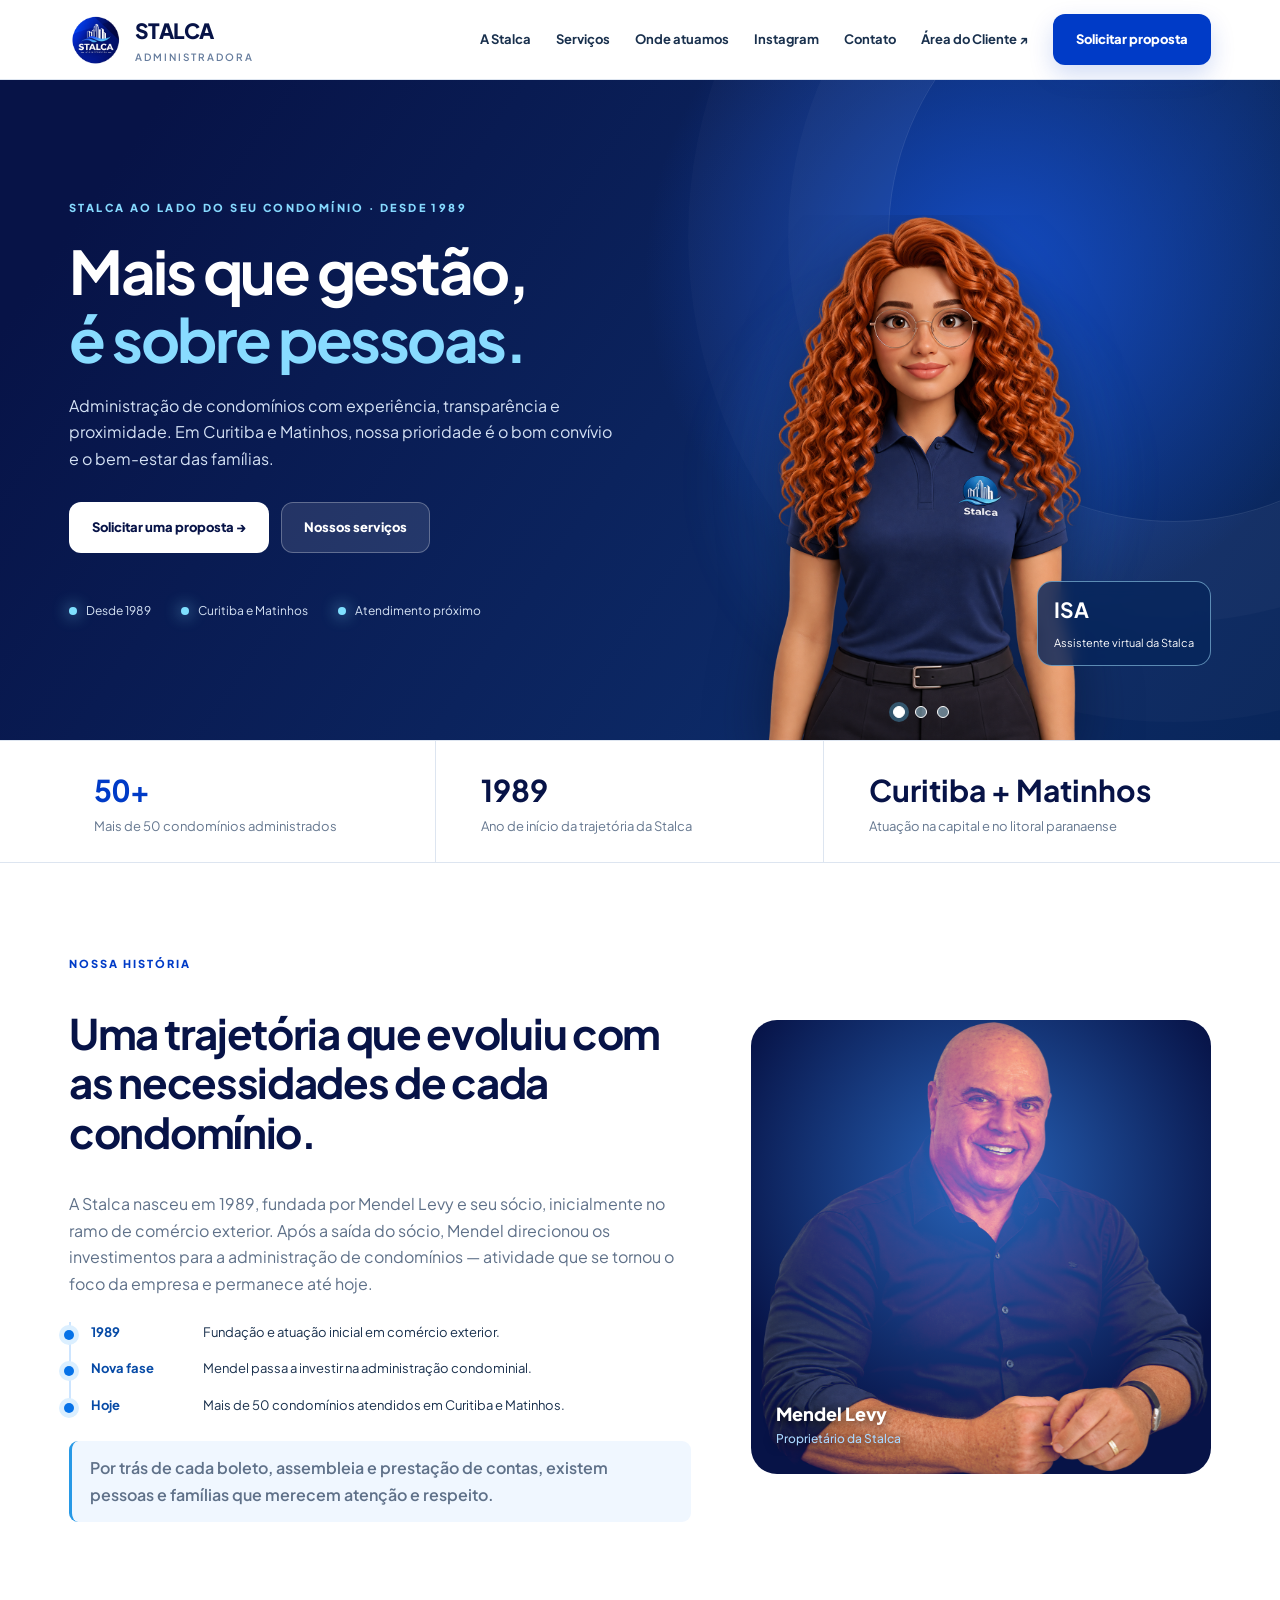
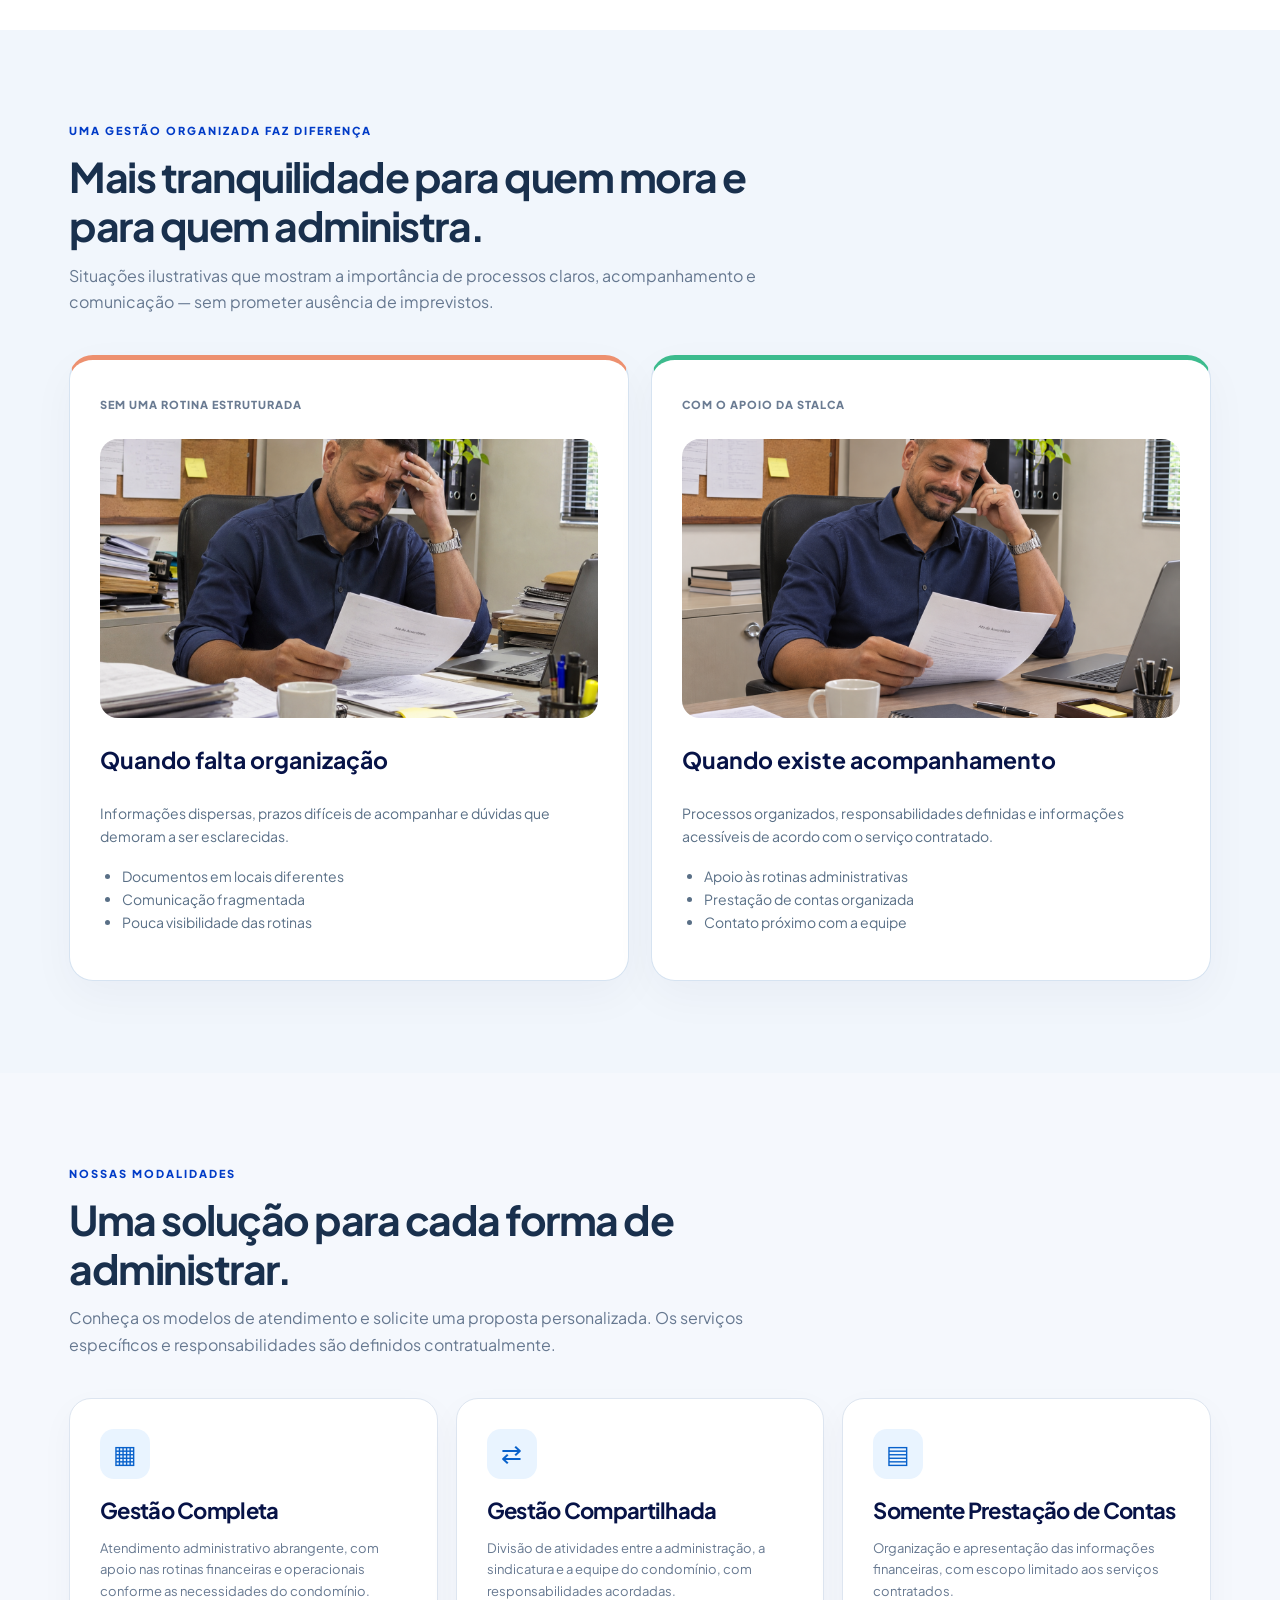
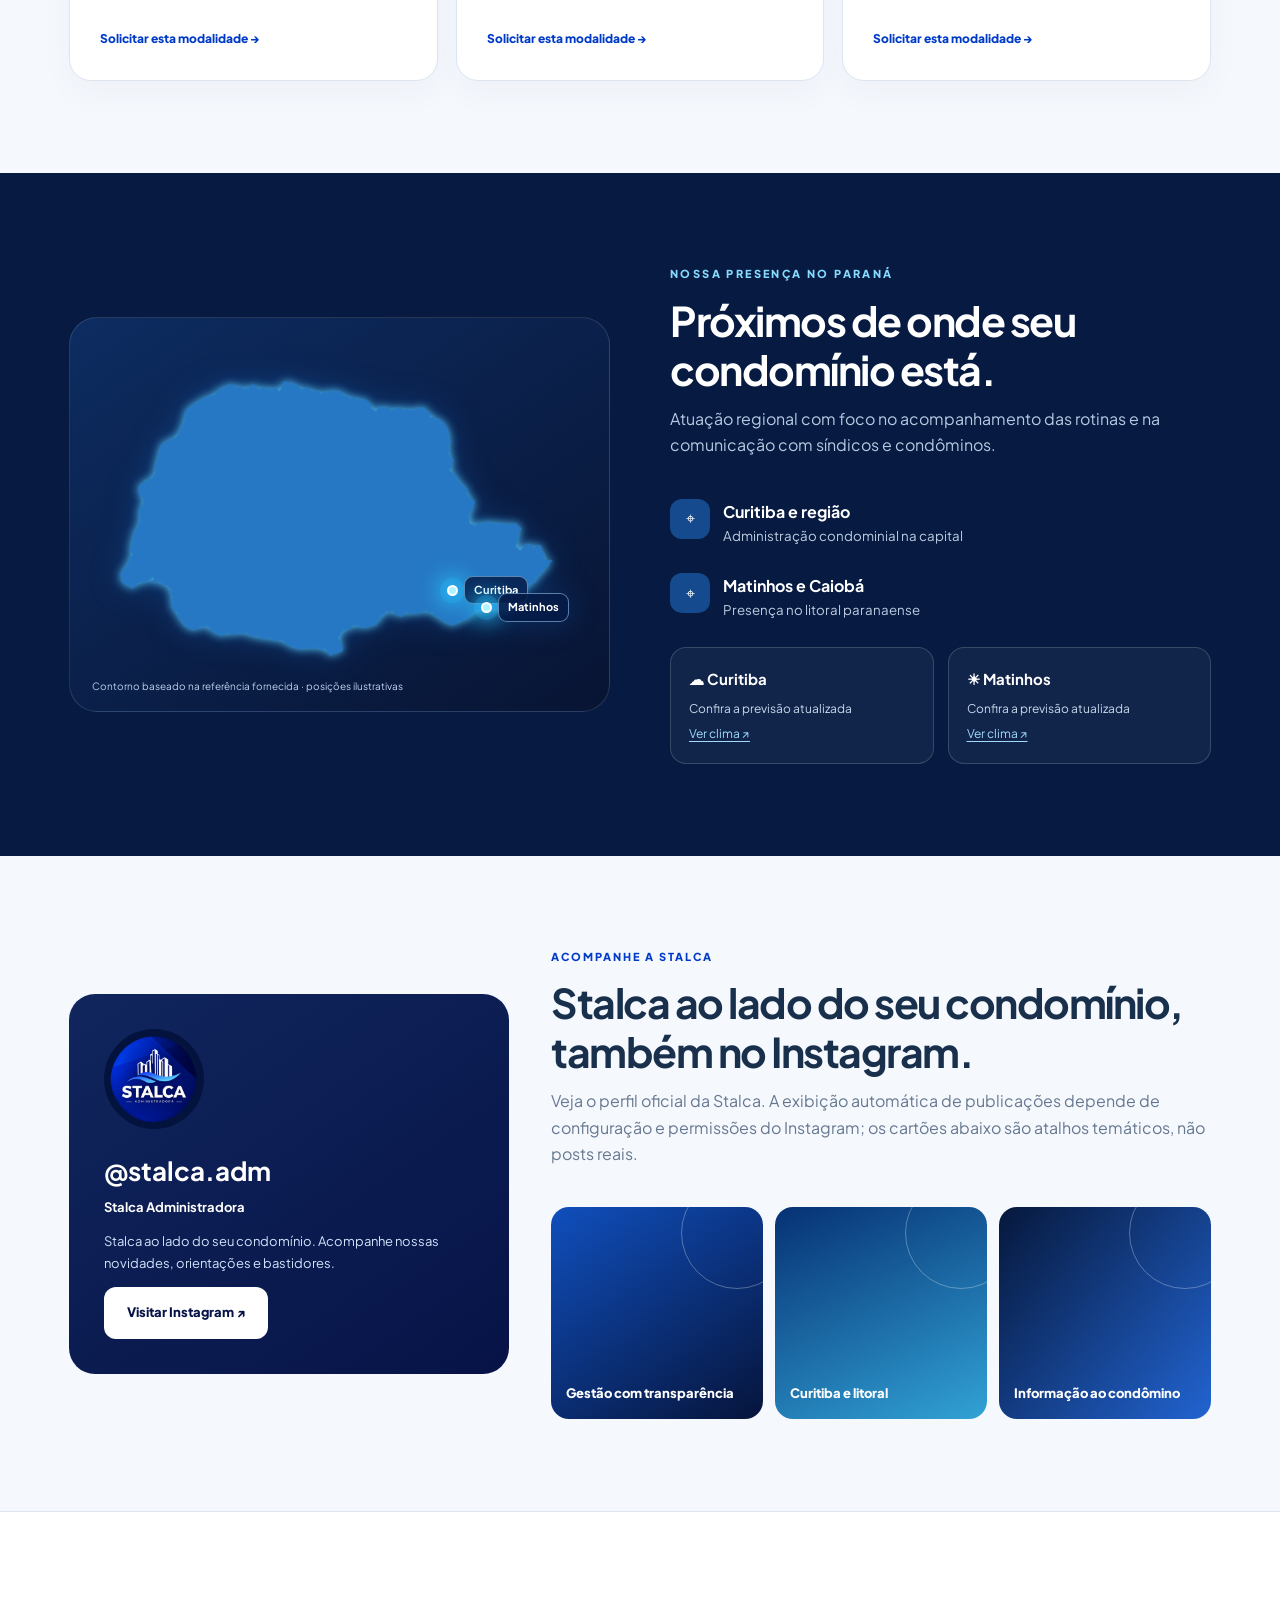
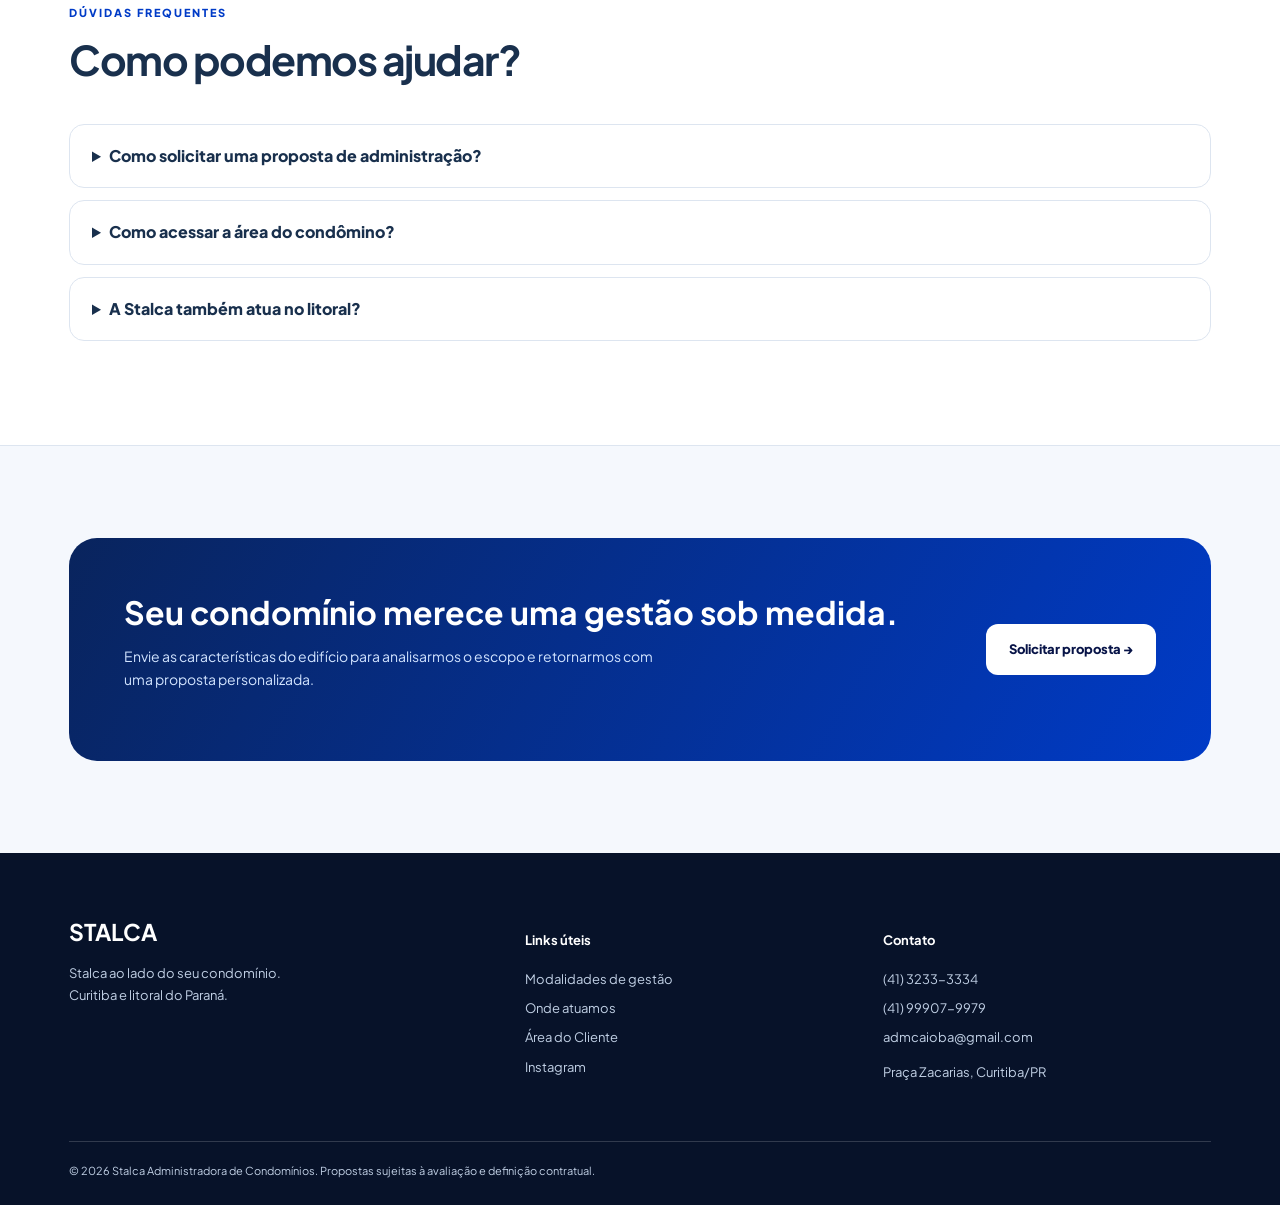
==== commit b2814266: "Add script tag for stalca-jornal.js" ====
--- a/index.html
+++ b/index.html
@@ -105,5 +105,6 @@
     if (visible && !document.hidden && !el.matches(':hover')) show(current + 1);
   }, 5000);
 })();
+  <script src="stalca-jornal.js" defer></script>
 </script>
 </body></html>
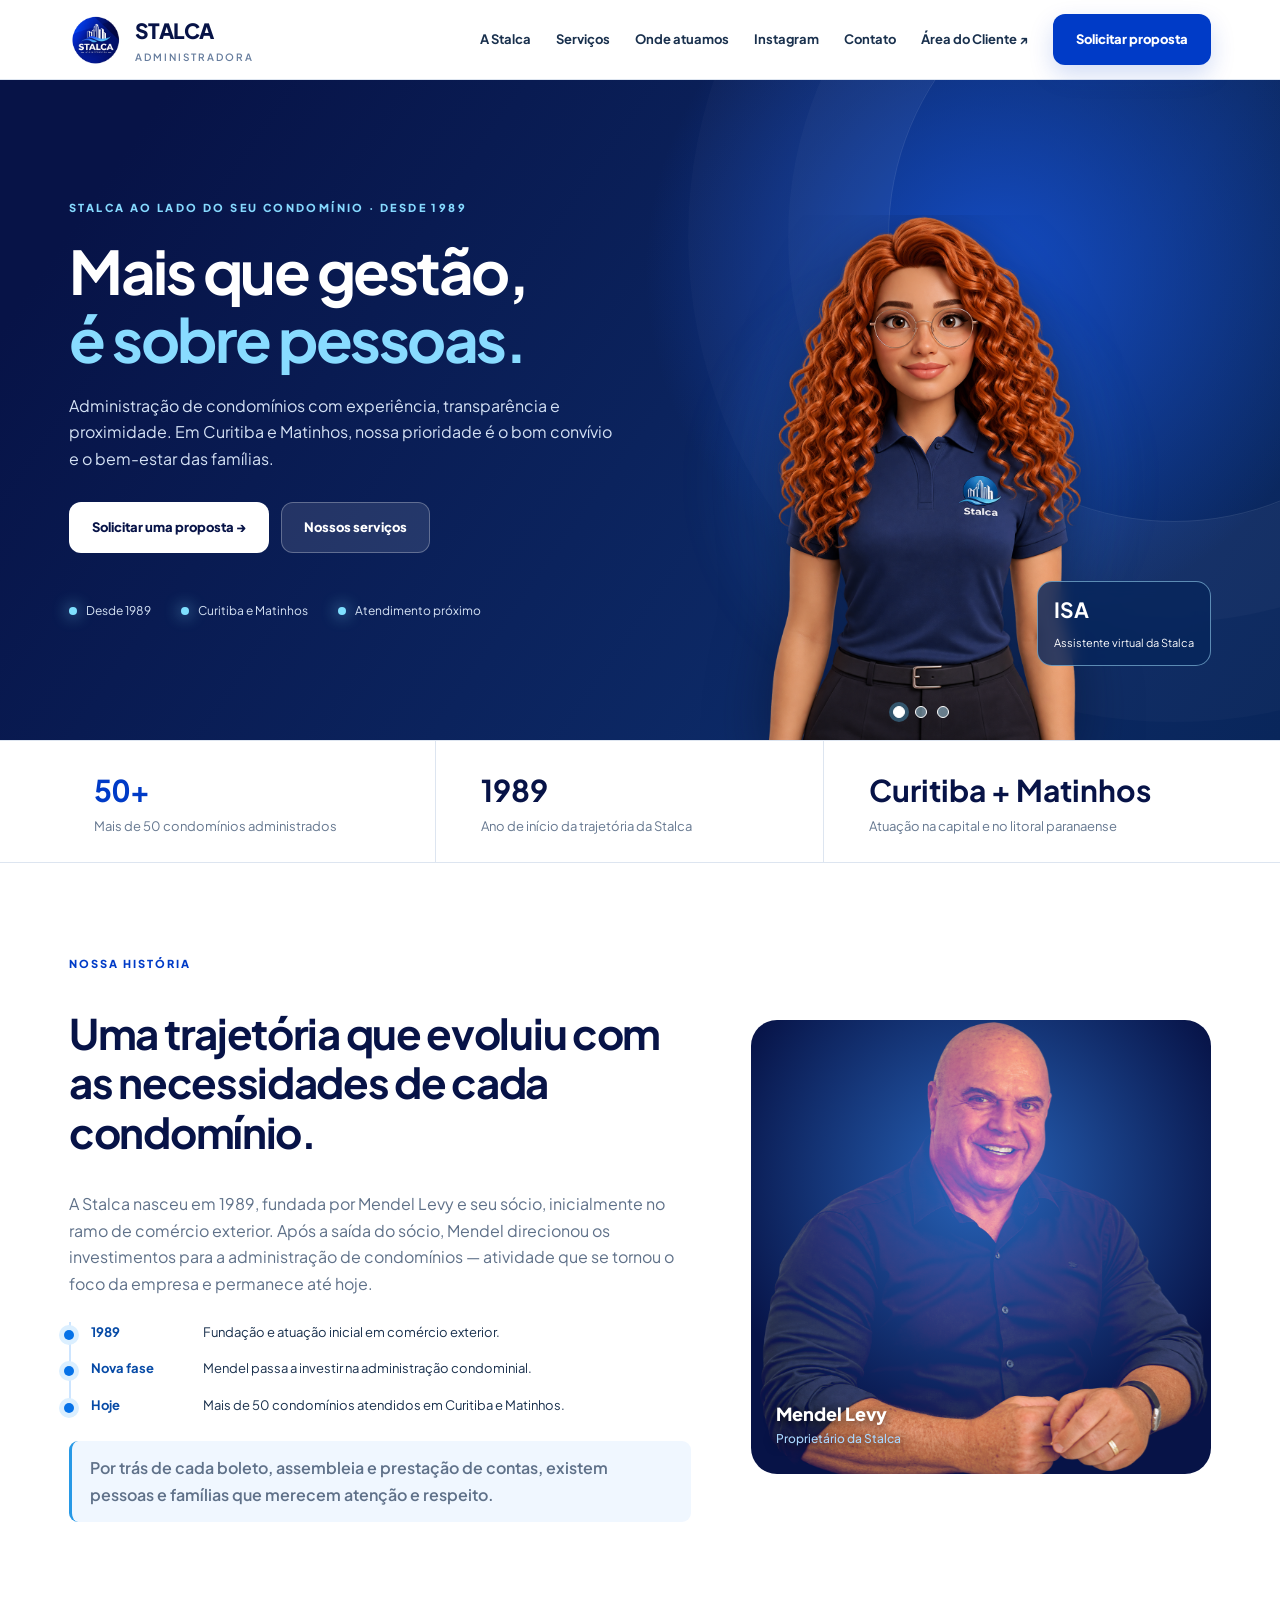
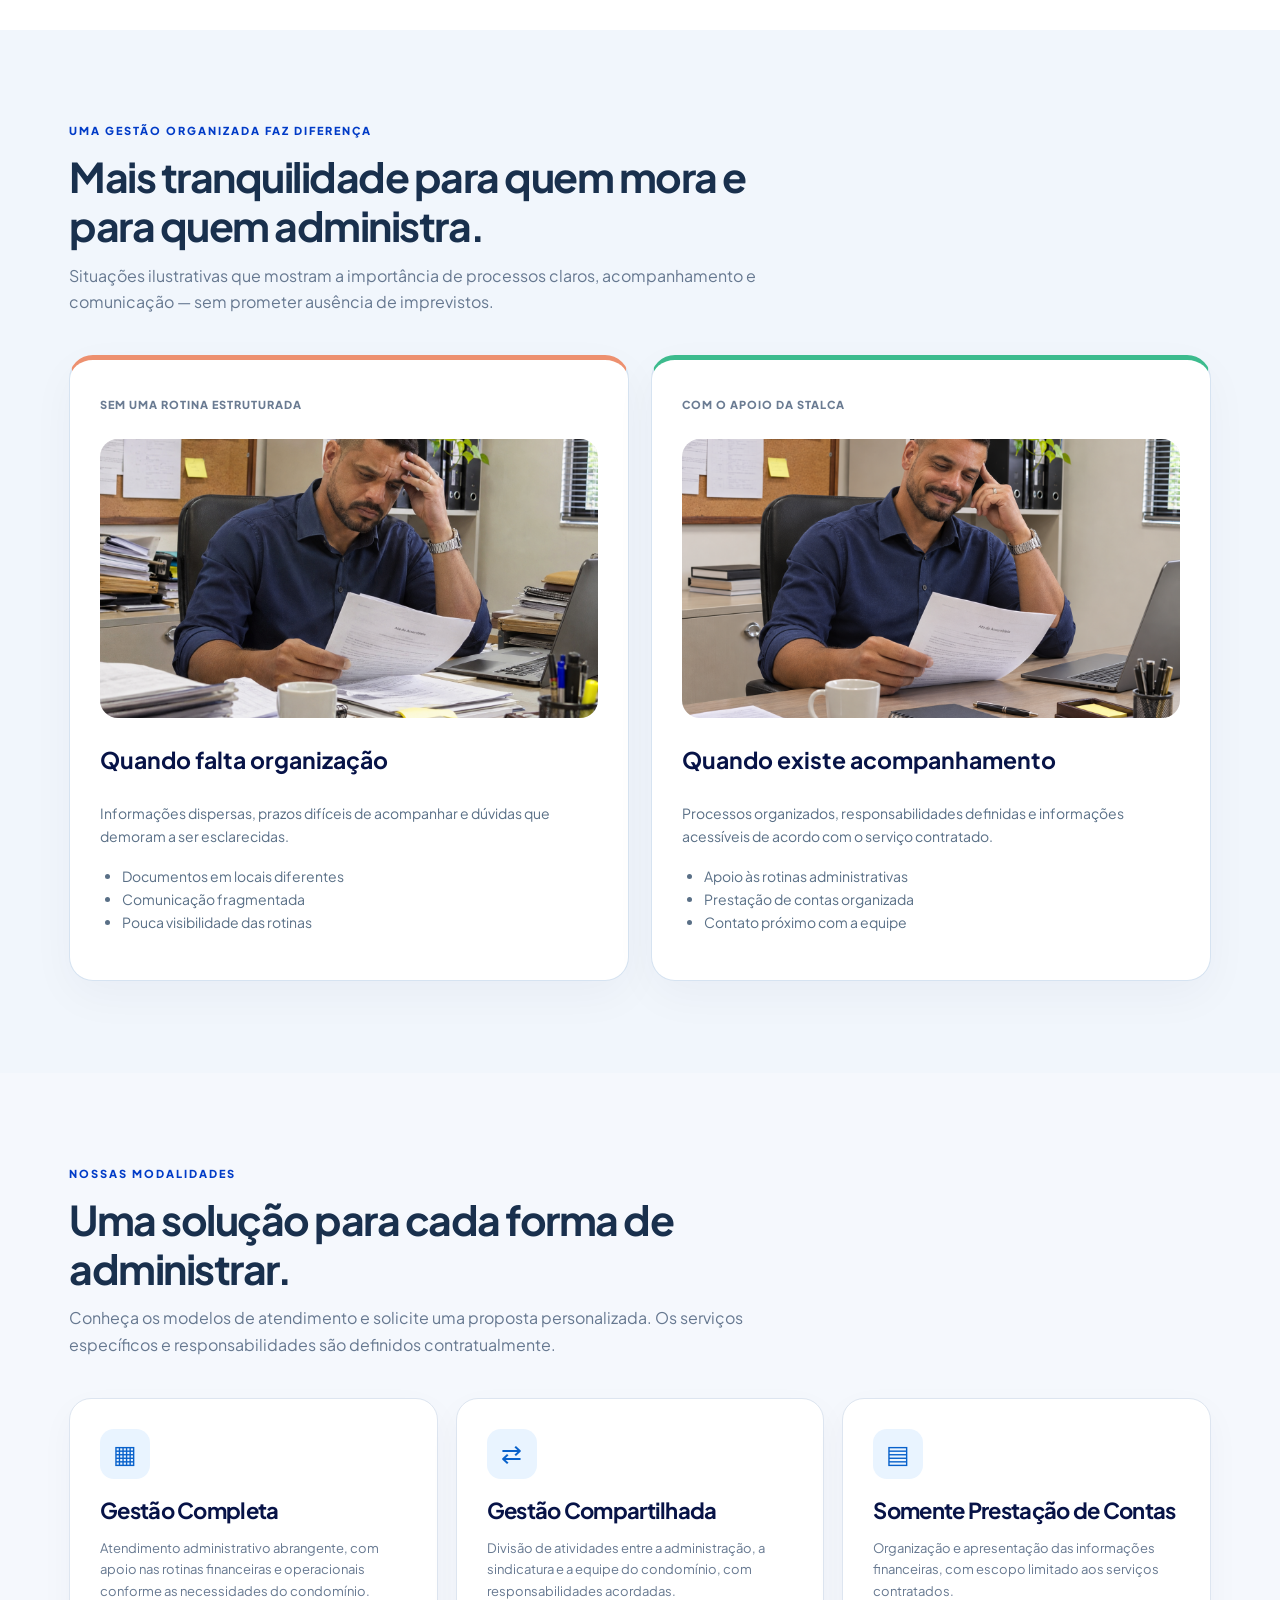
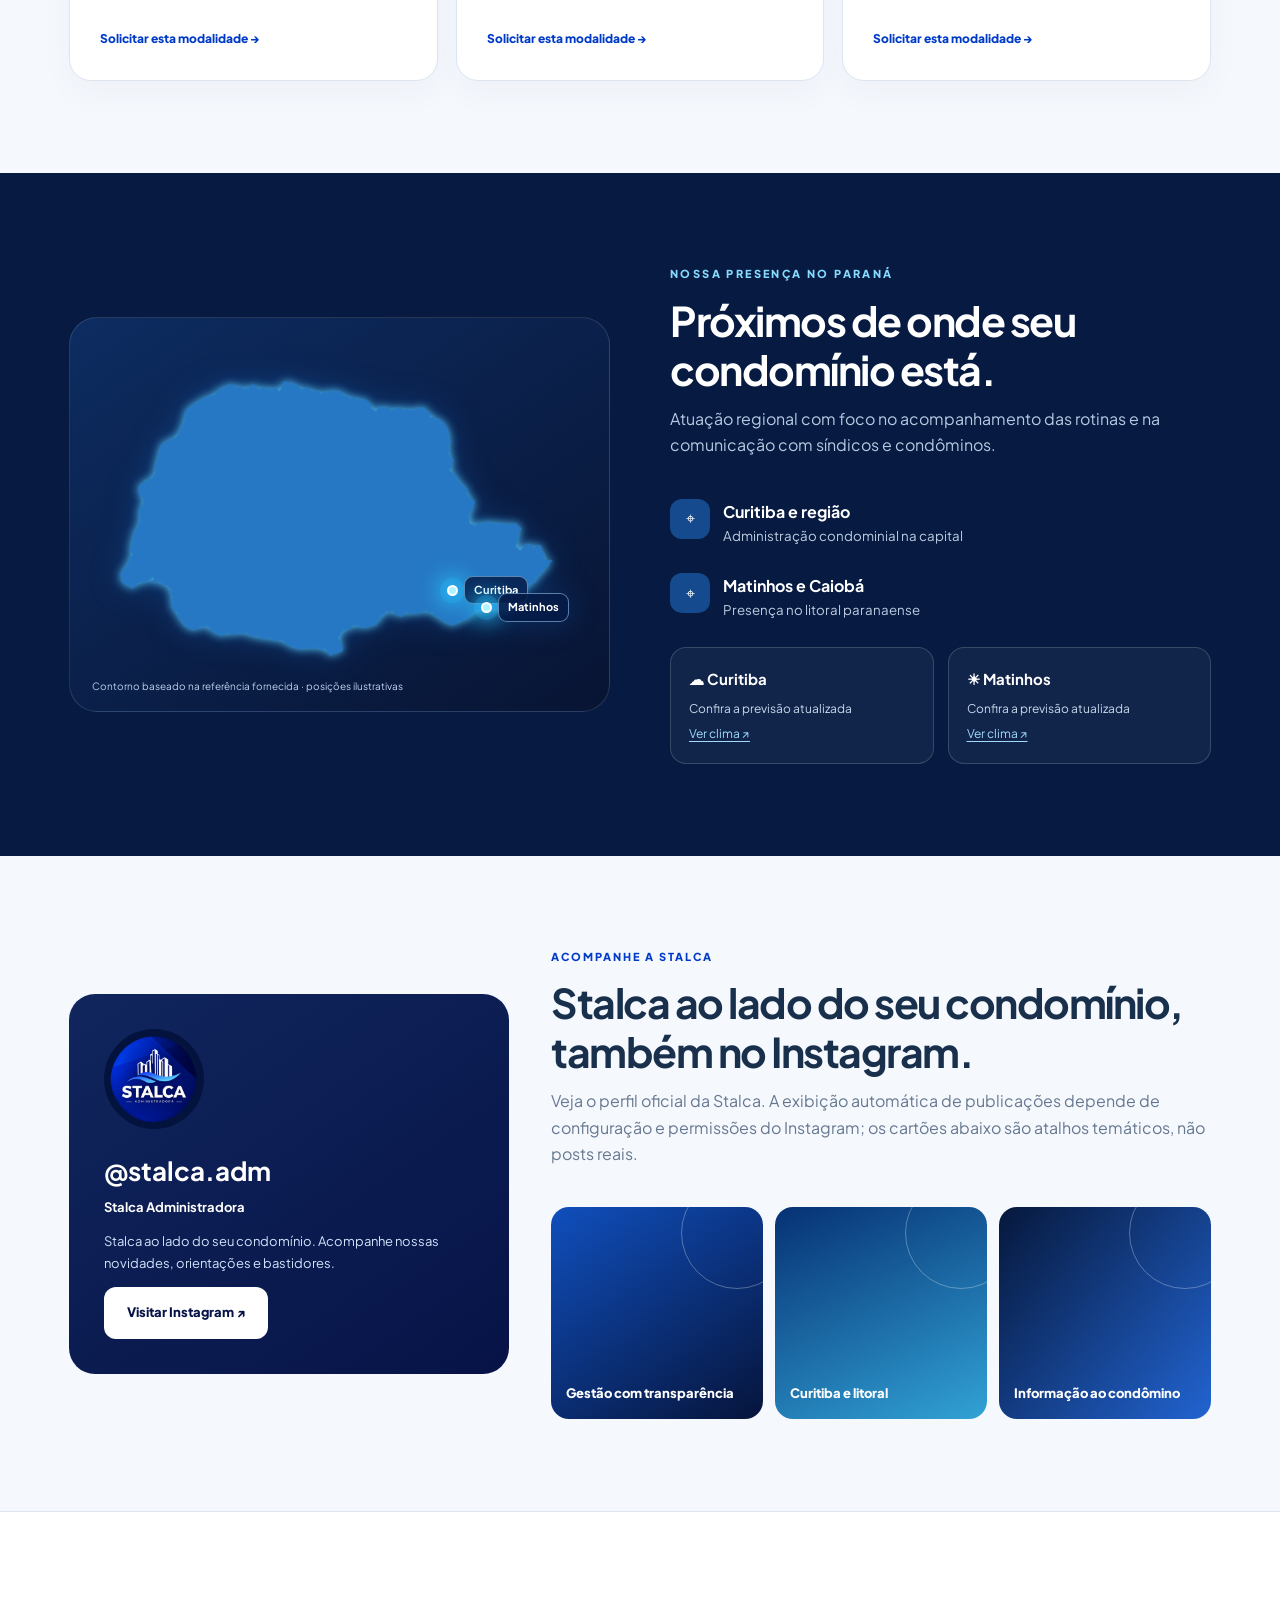
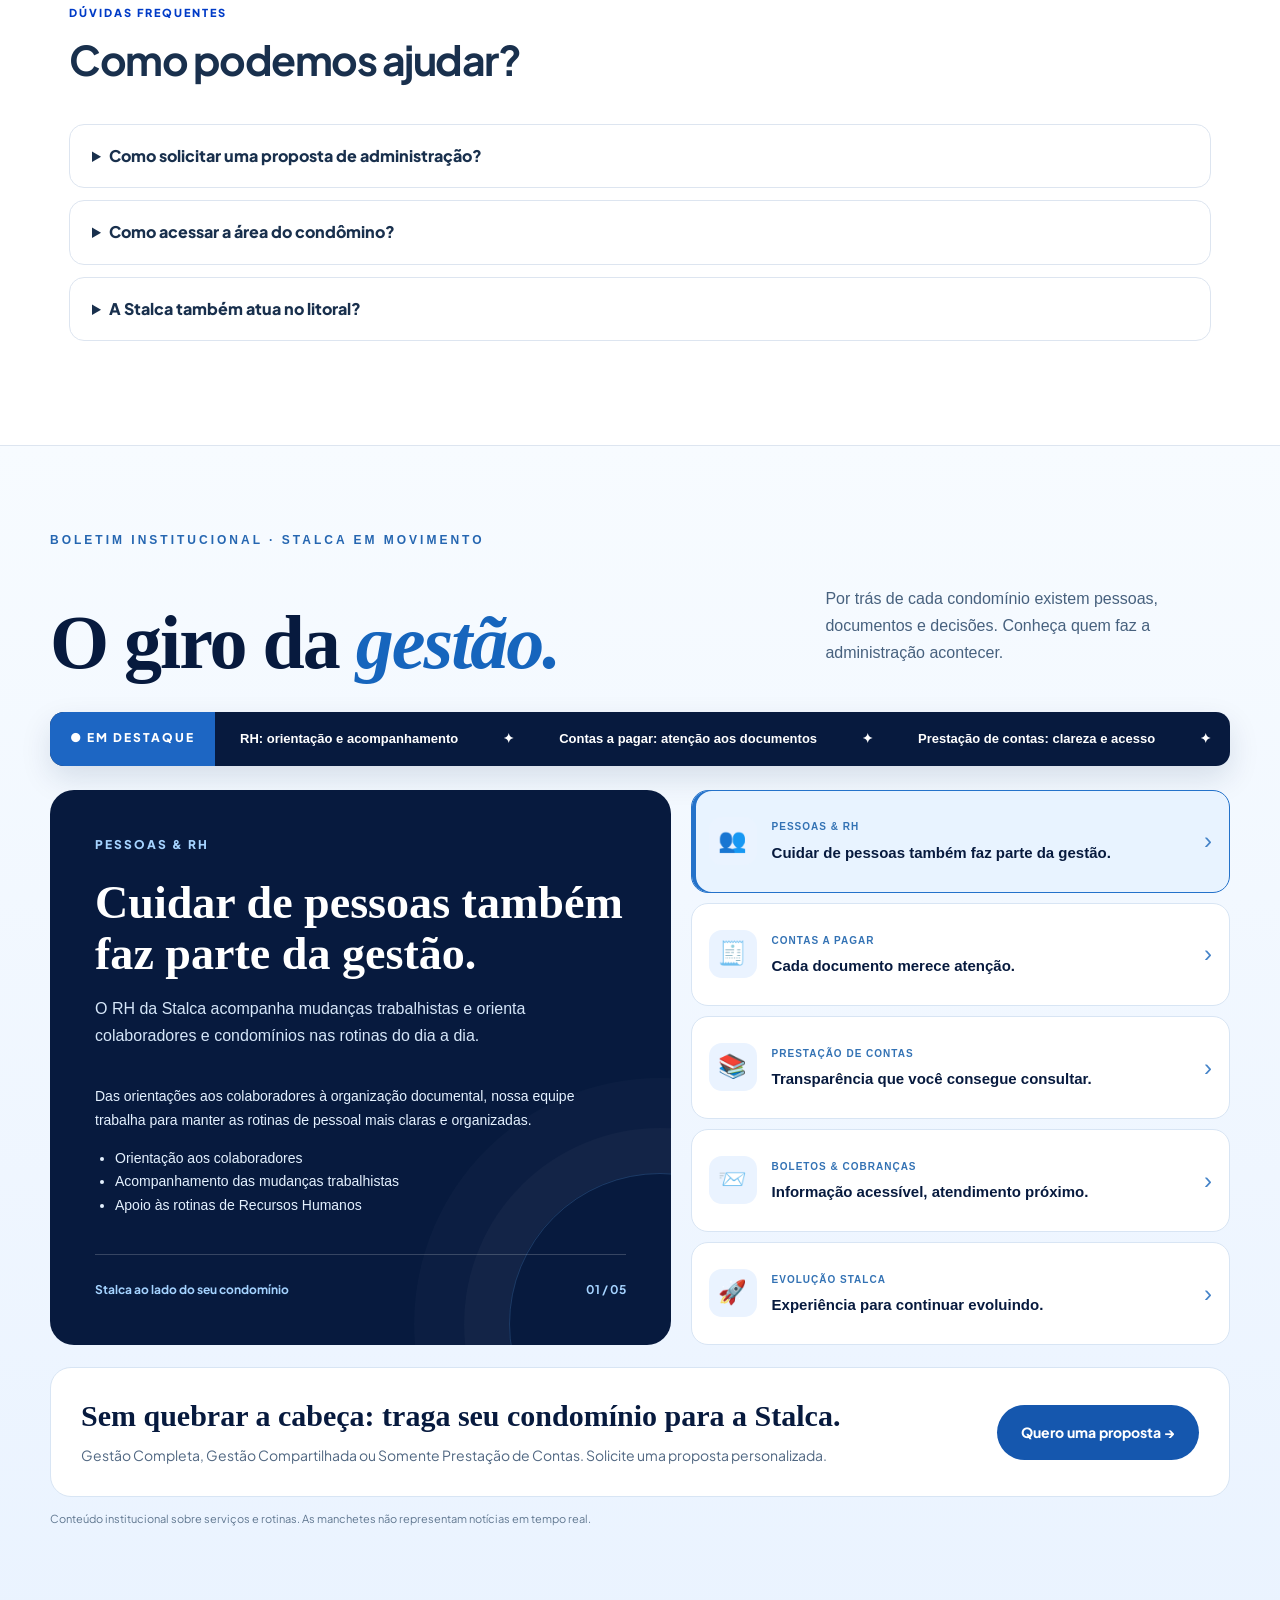
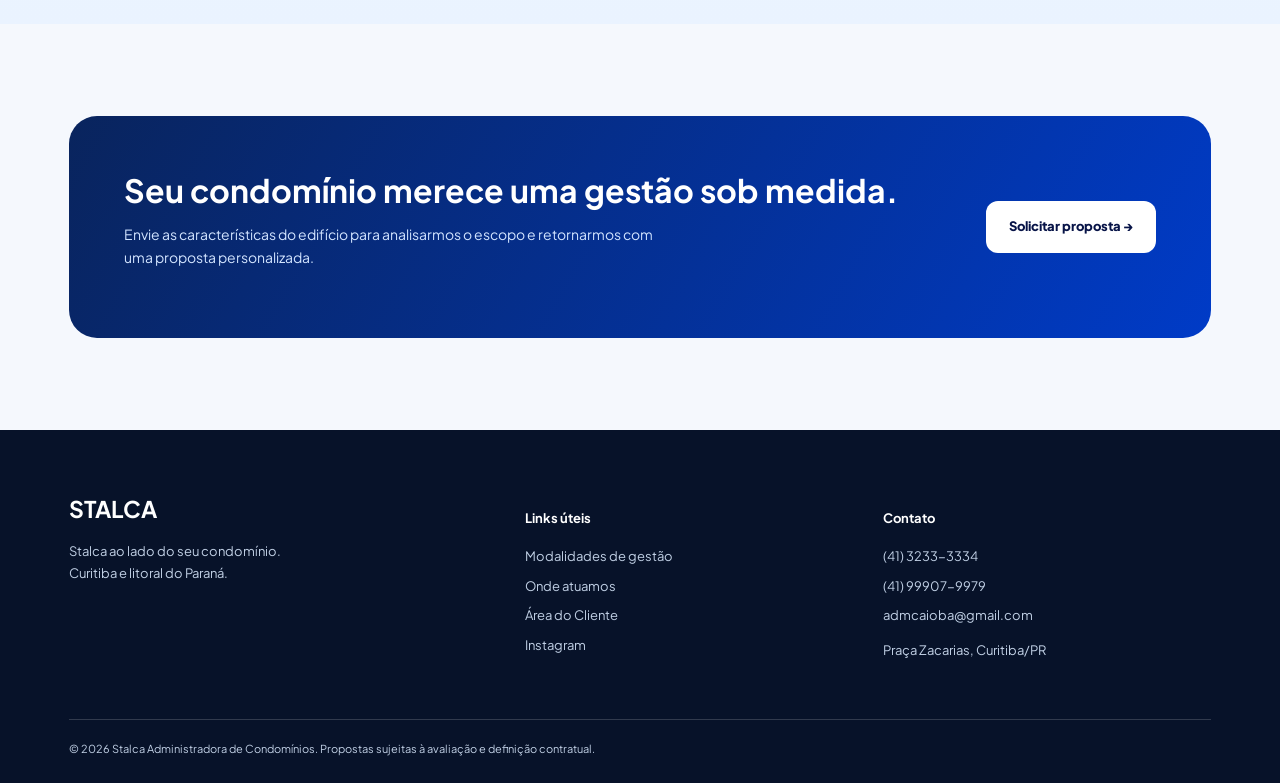
==== commit d874450d: "Include stalca-jornal.js script in index.html Added script tag for 'stalca-jornal.js' before closing" ====
--- a/index.html
+++ b/index.html
@@ -104,7 +104,13 @@
   window.setInterval(() => {
     if (visible && !document.hidden && !el.matches(':hover')) show(current + 1);
   }, 5000);
+
 })();
-  <script src="stalca-jornal.js" defer></script>
 </script>
-</body></html>
+
+<!-- STALCA NEWS - Jornal interativo -->
+<script src="stalca-jornal.js" defer></script>
+
+</body>
+</html>
+
